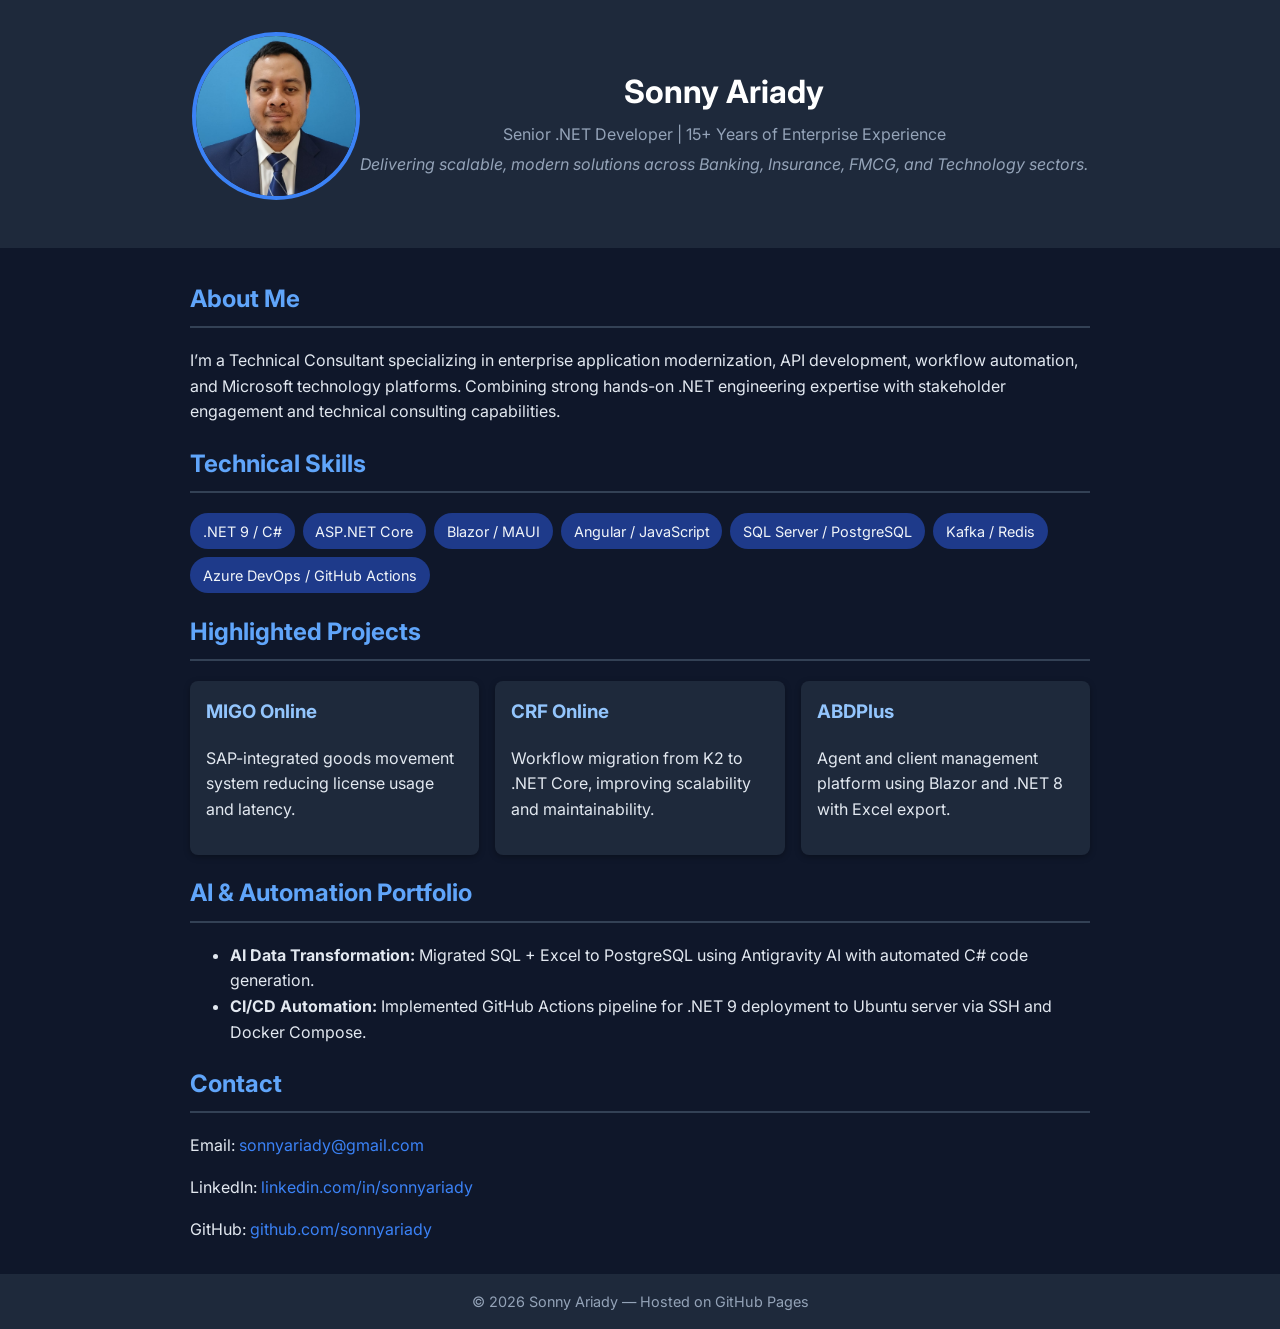
==== index.html @ 56489b7b "Fix image source path for profile picture" ====
<!DOCTYPE html>
<html lang="en">
<head>
  <meta charset="UTF-8">
  <meta name="viewport" content="width=device-width, initial-scale=1.0">
  <title>Sonny Ariady | Senior .NET Developer</title>
  <link href="https://fonts.googleapis.com/css2?family=Inter:wght@400;600&display=swap" rel="stylesheet">
  <link rel="stylesheet" href="style.css">
</head>
<body>
  <header class="hero">
    <img src="./pasfoto.jpeg" alt="Sonny Ariady" class="profile-pic">
    <div class="intro">
      <h1>Sonny Ariady</h1>
      <p>Senior .NET Developer | 15+ Years of Enterprise Experience</p>
      <p class="tagline">Delivering scalable, modern solutions across Banking, Insurance, FMCG, and Technology sectors.</p>
    </div>
  </header>

  <main>
    <section>
      <h2>About Me</h2>
      <p>I’m a Technical Consultant specializing in enterprise application modernization, API development, workflow automation, and Microsoft technology platforms. Combining strong hands-on .NET engineering expertise with stakeholder engagement and technical consulting capabilities.</p>
    </section>

    <section>
      <h2>Technical Skills</h2>
      <div class="skills">
        <span>.NET 9 / C#</span>
        <span>ASP.NET Core</span>
        <span>Blazor / MAUI</span>
        <span>Angular / JavaScript</span>
        <span>SQL Server / PostgreSQL</span>
        <span>Kafka / Redis</span>
        <span>Azure DevOps / GitHub Actions</span>
      </div>
    </section>

    <section>
      <h2>Highlighted Projects</h2>
      <div class="projects">
        <div class="card">
          <h3>MIGO Online</h3>
          <p>SAP-integrated goods movement system reducing license usage and latency.</p>
        </div>
        <div class="card">
          <h3>CRF Online</h3>
          <p>Workflow migration from K2 to .NET Core, improving scalability and maintainability.</p>
        </div>
        <div class="card">
          <h3>ABDPlus</h3>
          <p>Agent and client management platform using Blazor and .NET 8 with Excel export.</p>
        </div>
      </div>
    </section>

    <section>
      <h2>AI & Automation Portfolio</h2>
      <ul>
        <li><strong>AI Data Transformation:</strong> Migrated SQL + Excel to PostgreSQL using Antigravity AI with automated C# code generation.</li>
        <li><strong>CI/CD Automation:</strong> Implemented GitHub Actions pipeline for .NET 9 deployment to Ubuntu server via SSH and Docker Compose.</li>
      </ul>
    </section>

    <section class="contact">
      <h2>Contact</h2>
      <p>Email: <a href="mailto:sonnyariady@gmail.com">sonnyariady@gmail.com</a></p>
      <p>LinkedIn: <a href="https://linkedin.com/in/sonnyariady">linkedin.com/in/sonnyariady</a></p>
      <p>GitHub: <a href="https://github.com/sonnyariady">github.com/sonnyariady</a></p>
    </section>
  </main>

  <footer>
    © 2026 Sonny Ariady — Hosted on GitHub Pages
  </footer>
</body>
</html>
---- style.css ----
body {
  font-family: 'Inter', sans-serif;
  margin: 0;
  background-color: #0f172a;
  color: #e2e8f0;
  line-height: 1.6;
}

.hero {
  display: flex;
  align-items: center;
  justify-content: center;
  background-color: #1e293b;
  padding: 2rem;
  text-align: center;
  flex-wrap: wrap;
}

.profile-pic {
  width: 160px;
  height: 160px;
  border-radius: 50%;
  object-fit: cover;
  border: 4px solid #3b82f6;
  margin-bottom: 1rem;
}

.intro h1 {
  font-size: 2rem;
  margin: 0;
  color: #ffffff;
}

.intro p {
  margin: 0.3rem 0;
  color: #94a3b8;
}

.tagline {
  font-style: italic;
  color: #cbd5e1;
}

main {
  max-width: 900px;
  margin: 2rem auto;
  padding: 0 1rem;
}

h2 {
  color: #60a5fa;
  border-bottom: 2px solid #334155;
  padding-bottom: 0.5rem;
}

.skills {
  display: flex;
  flex-wrap: wrap;
  gap: 0.5rem;
}

.skills span {
  background-color: #1e3a8a;
  color: #f1f5f9;
  padding: 0.4rem 0.8rem;
  border-radius: 20px;
  font-size: 0.9rem;
}

.projects {
  display: grid;
  grid-template-columns: repeat(auto-fit, minmax(250px, 1fr));
  gap: 1rem;
}

.card {
  background-color: #1e293b;
  padding: 1rem;
  border-radius: 8px;
  box-shadow: 0 2px 6px rgba(0,0,0,0.3);
  transition: transform 0.2s ease;
}

.card:hover {
  transform: translateY(-5px);
}

.card h3 {
  color: #93c5fd;
  margin-top: 0;
}

.contact a {
  color: #3b82f6;
  text-decoration: none;
}

footer {
  text-align: center;
  padding: 1rem;
  font-size: 0.9rem;
  color: #94a3b8;
  background-color: #1e293b;
}
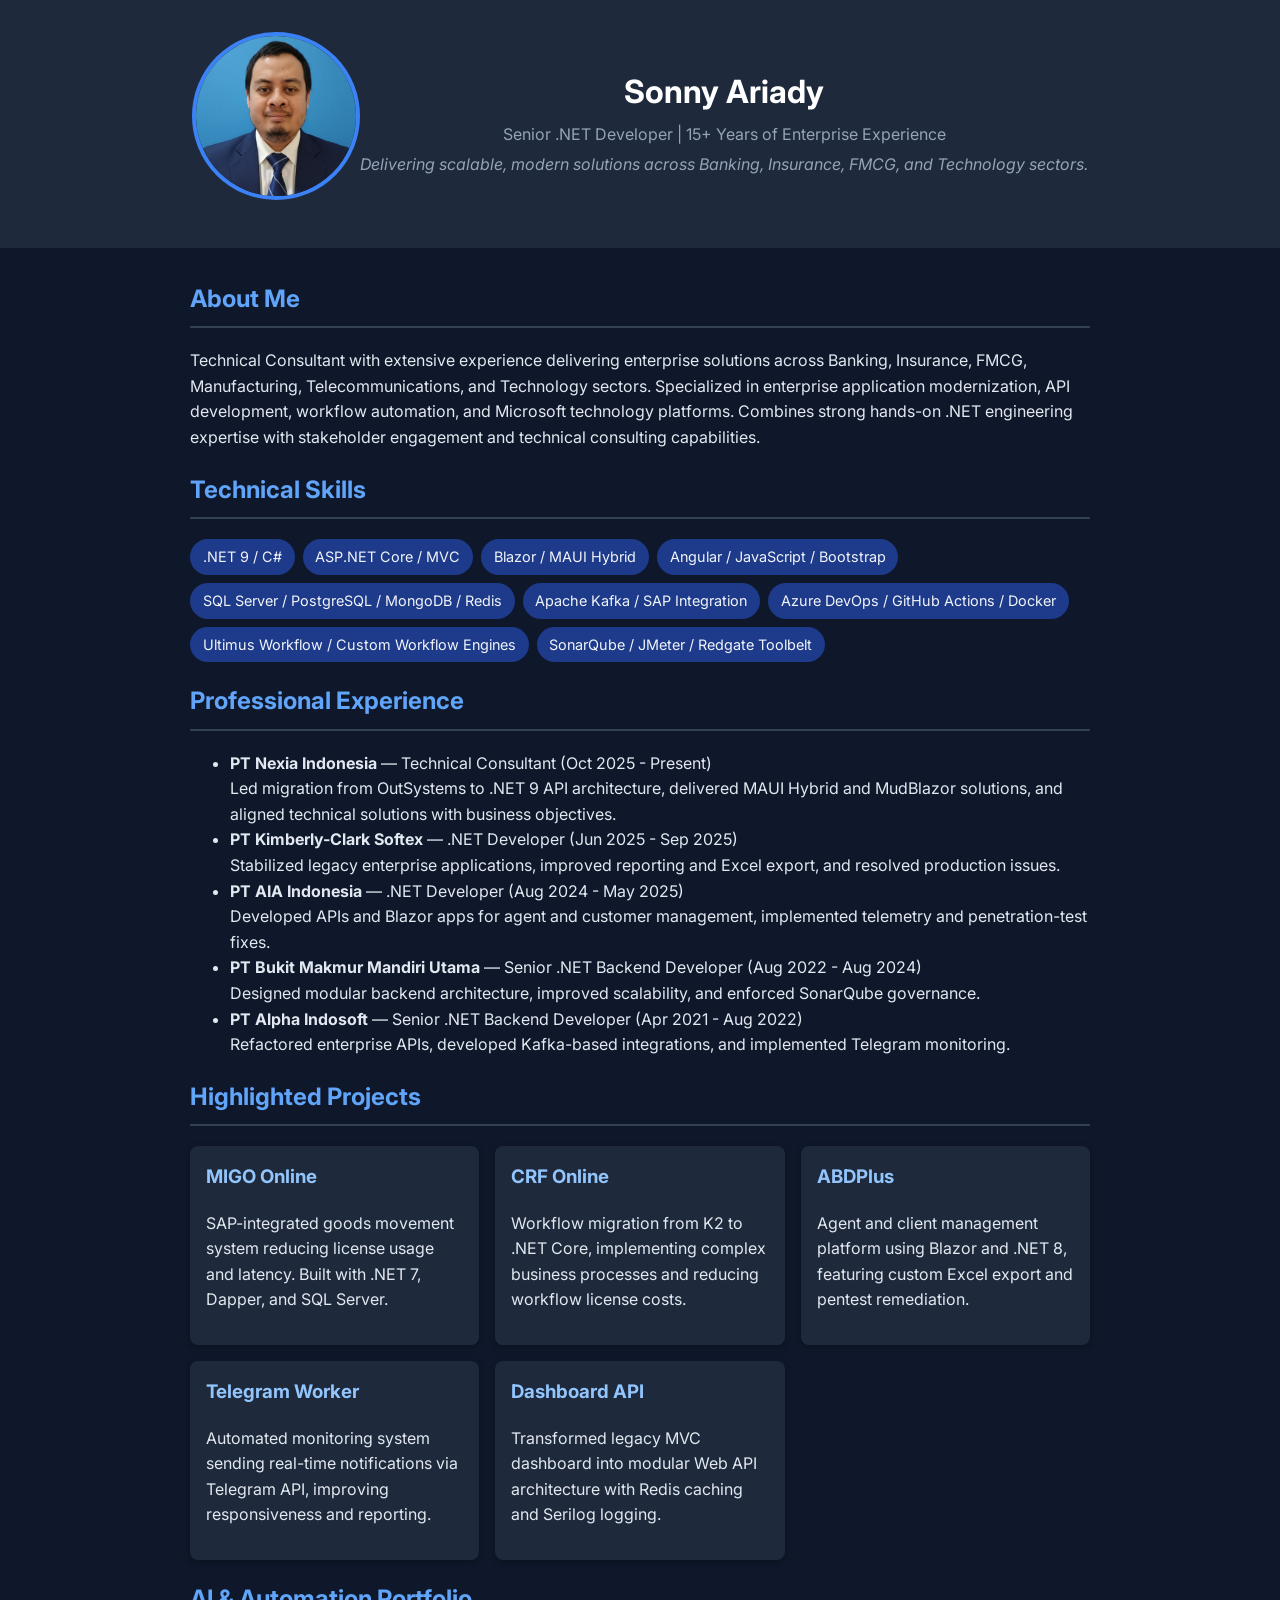
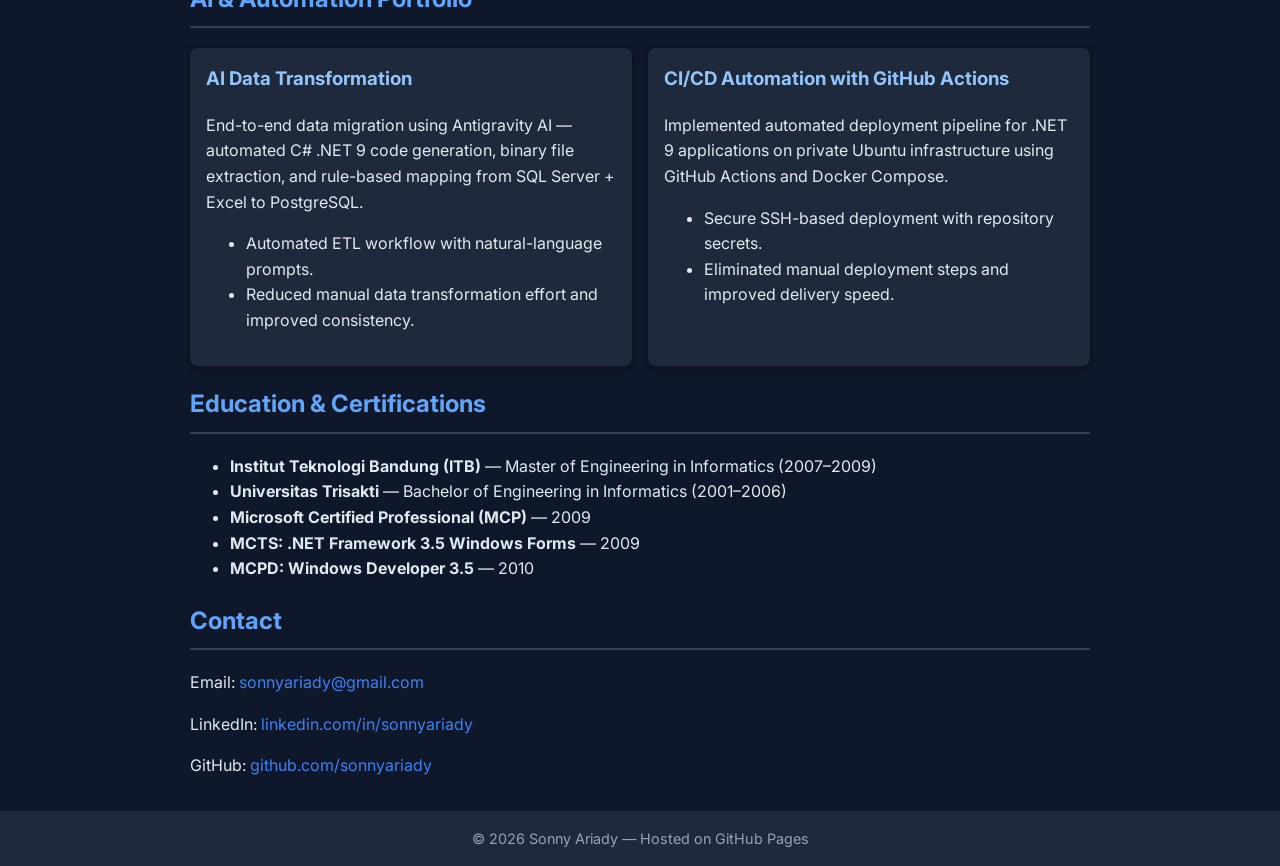
==== commit a4352008: "Revise content in index.html for clarity and detail Updated professional summary, technical skills, " ====
--- a/index.html
+++ b/index.html
@@ -20,20 +20,33 @@
   <main>
     <section>
       <h2>About Me</h2>
-      <p>I’m a Technical Consultant specializing in enterprise application modernization, API development, workflow automation, and Microsoft technology platforms. Combining strong hands-on .NET engineering expertise with stakeholder engagement and technical consulting capabilities.</p>
+      <p>Technical Consultant with extensive experience delivering enterprise solutions across Banking, Insurance, FMCG, Manufacturing, Telecommunications, and Technology sectors. Specialized in enterprise application modernization, API development, workflow automation, and Microsoft technology platforms. Combines strong hands-on .NET engineering expertise with stakeholder engagement and technical consulting capabilities.</p>
     </section>
 
     <section>
       <h2>Technical Skills</h2>
       <div class="skills">
         <span>.NET 9 / C#</span>
-        <span>ASP.NET Core</span>
-        <span>Blazor / MAUI</span>
-        <span>Angular / JavaScript</span>
-        <span>SQL Server / PostgreSQL</span>
-        <span>Kafka / Redis</span>
-        <span>Azure DevOps / GitHub Actions</span>
+        <span>ASP.NET Core / MVC</span>
+        <span>Blazor / MAUI Hybrid</span>
+        <span>Angular / JavaScript / Bootstrap</span>
+        <span>SQL Server / PostgreSQL / MongoDB / Redis</span>
+        <span>Apache Kafka / SAP Integration</span>
+        <span>Azure DevOps / GitHub Actions / Docker</span>
+        <span>Ultimus Workflow / Custom Workflow Engines</span>
+        <span>SonarQube / JMeter / Redgate Toolbelt</span>
       </div>
+    </section>
+
+    <section>
+      <h2>Professional Experience</h2>
+      <ul>
+        <li><strong>PT Nexia Indonesia</strong> — Technical Consultant (Oct 2025 - Present)<br>Led migration from OutSystems to .NET 9 API architecture, delivered MAUI Hybrid and MudBlazor solutions, and aligned technical solutions with business objectives.</li>
+        <li><strong>PT Kimberly-Clark Softex</strong> — .NET Developer (Jun 2025 - Sep 2025)<br>Stabilized legacy enterprise applications, improved reporting and Excel export, and resolved production issues.</li>
+        <li><strong>PT AIA Indonesia</strong> — .NET Developer (Aug 2024 - May 2025)<br>Developed APIs and Blazor apps for agent and customer management, implemented telemetry and penetration-test fixes.</li>
+        <li><strong>PT Bukit Makmur Mandiri Utama</strong> — Senior .NET Backend Developer (Aug 2022 - Aug 2024)<br>Designed modular backend architecture, improved scalability, and enforced SonarQube governance.</li>
+        <li><strong>PT Alpha Indosoft</strong> — Senior .NET Backend Developer (Apr 2021 - Aug 2022)<br>Refactored enterprise APIs, developed Kafka-based integrations, and implemented Telegram monitoring.</li>
+      </ul>
     </section>
 
     <section>
@@ -41,24 +54,57 @@
       <div class="projects">
         <div class="card">
           <h3>MIGO Online</h3>
-          <p>SAP-integrated goods movement system reducing license usage and latency.</p>
+          <p>SAP-integrated goods movement system reducing license usage and latency. Built with .NET 7, Dapper, and SQL Server.</p>
         </div>
         <div class="card">
           <h3>CRF Online</h3>
-          <p>Workflow migration from K2 to .NET Core, improving scalability and maintainability.</p>
+          <p>Workflow migration from K2 to .NET Core, implementing complex business processes and reducing workflow license costs.</p>
         </div>
         <div class="card">
           <h3>ABDPlus</h3>
-          <p>Agent and client management platform using Blazor and .NET 8 with Excel export.</p>
+          <p>Agent and client management platform using Blazor and .NET 8, featuring custom Excel export and pentest remediation.</p>
+        </div>
+        <div class="card">
+          <h3>Telegram Worker</h3>
+          <p>Automated monitoring system sending real-time notifications via Telegram API, improving responsiveness and reporting.</p>
+        </div>
+        <div class="card">
+          <h3>Dashboard API</h3>
+          <p>Transformed legacy MVC dashboard into modular Web API architecture with Redis caching and Serilog logging.</p>
         </div>
       </div>
     </section>
 
     <section>
       <h2>AI & Automation Portfolio</h2>
+      <div class="projects">
+        <div class="card">
+          <h3>AI Data Transformation</h3>
+          <p>End-to-end data migration using Antigravity AI — automated C# .NET 9 code generation, binary file extraction, and rule-based mapping from SQL Server + Excel to PostgreSQL.</p>
+          <ul>
+            <li>Automated ETL workflow with natural-language prompts.</li>
+            <li>Reduced manual data transformation effort and improved consistency.</li>
+          </ul>
+        </div>
+        <div class="card">
+          <h3>CI/CD Automation with GitHub Actions</h3>
+          <p>Implemented automated deployment pipeline for .NET 9 applications on private Ubuntu infrastructure using GitHub Actions and Docker Compose.</p>
+          <ul>
+            <li>Secure SSH-based deployment with repository secrets.</li>
+            <li>Eliminated manual deployment steps and improved delivery speed.</li>
+          </ul>
+        </div>
+      </div>
+    </section>
+
+    <section>
+      <h2>Education & Certifications</h2>
       <ul>
-        <li><strong>AI Data Transformation:</strong> Migrated SQL + Excel to PostgreSQL using Antigravity AI with automated C# code generation.</li>
-        <li><strong>CI/CD Automation:</strong> Implemented GitHub Actions pipeline for .NET 9 deployment to Ubuntu server via SSH and Docker Compose.</li>
+        <li><strong>Institut Teknologi Bandung (ITB)</strong> — Master of Engineering in Informatics (2007–2009)</li>
+        <li><strong>Universitas Trisakti</strong> — Bachelor of Engineering in Informatics (2001–2006)</li>
+        <li><strong>Microsoft Certified Professional (MCP)</strong> — 2009</li>
+        <li><strong>MCTS: .NET Framework 3.5 Windows Forms</strong> — 2009</li>
+        <li><strong>MCPD: Windows Developer 3.5</strong> — 2010</li>
       </ul>
     </section>
 
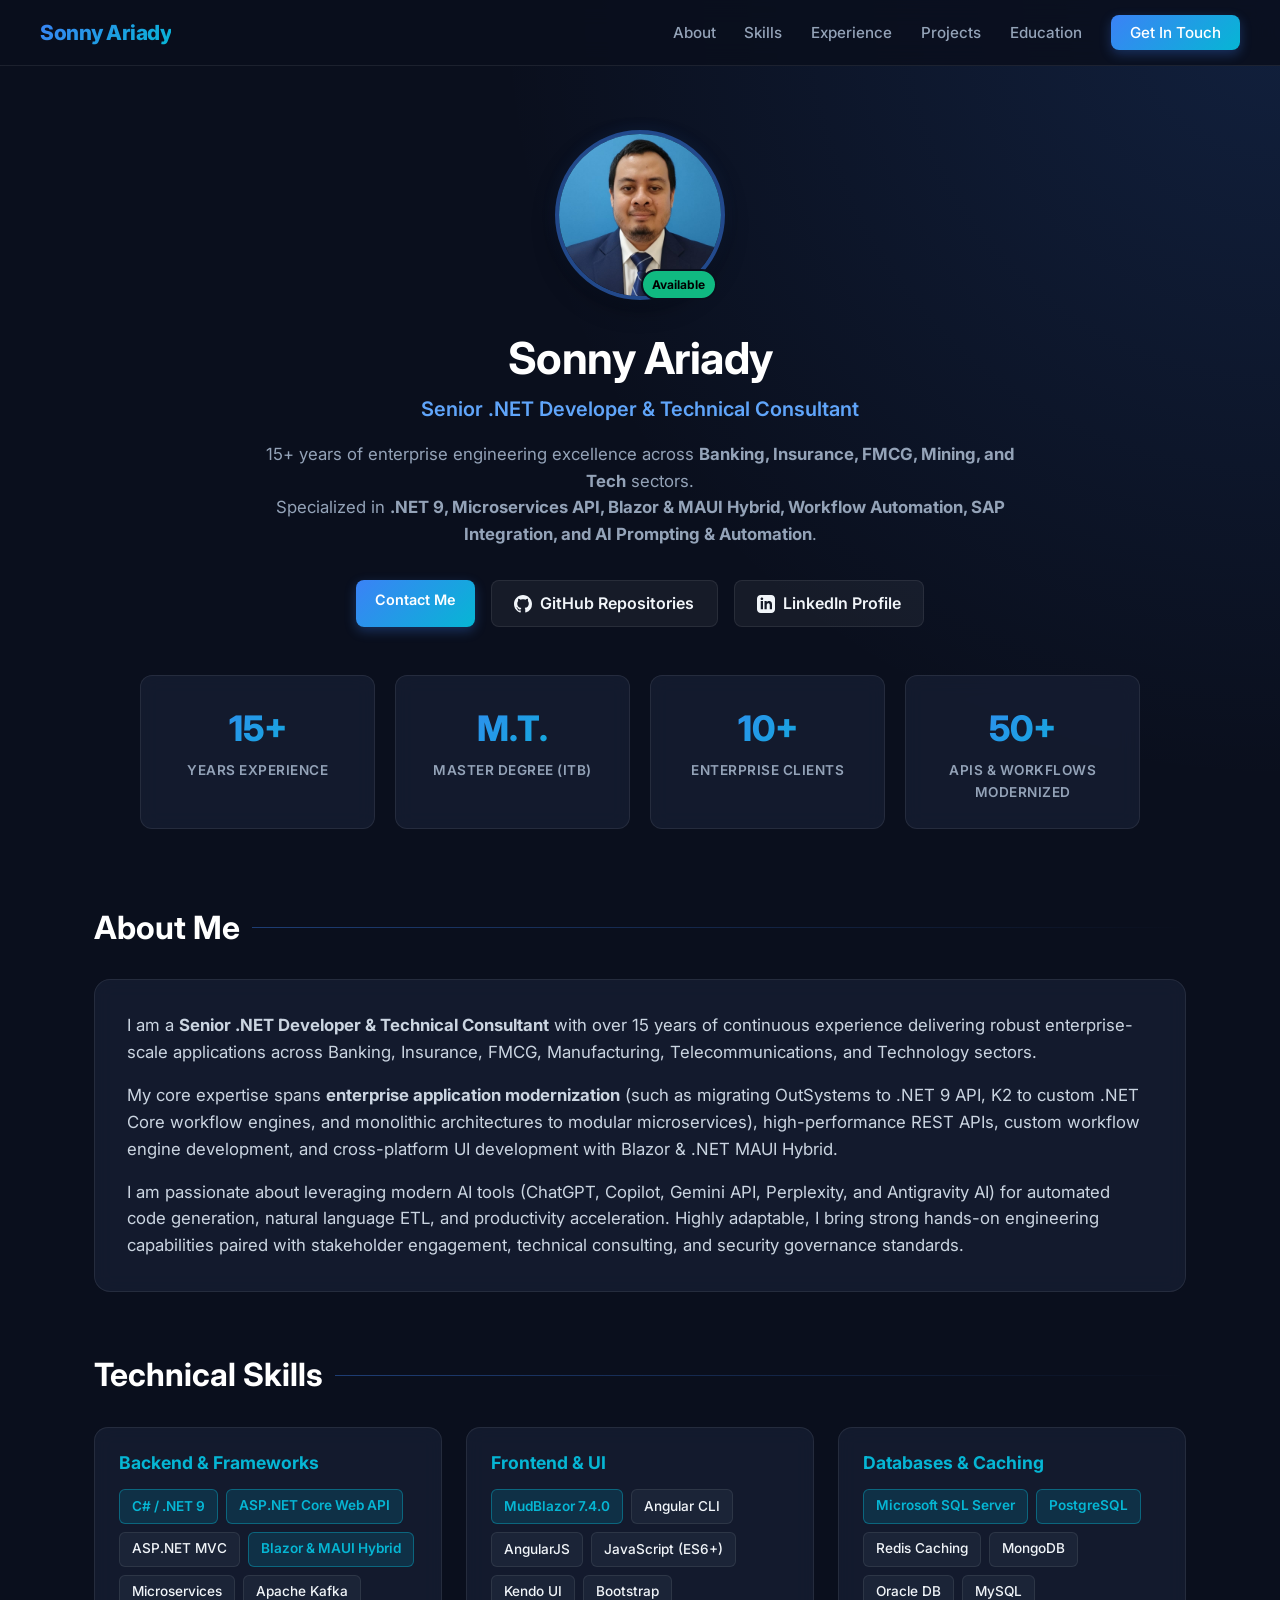
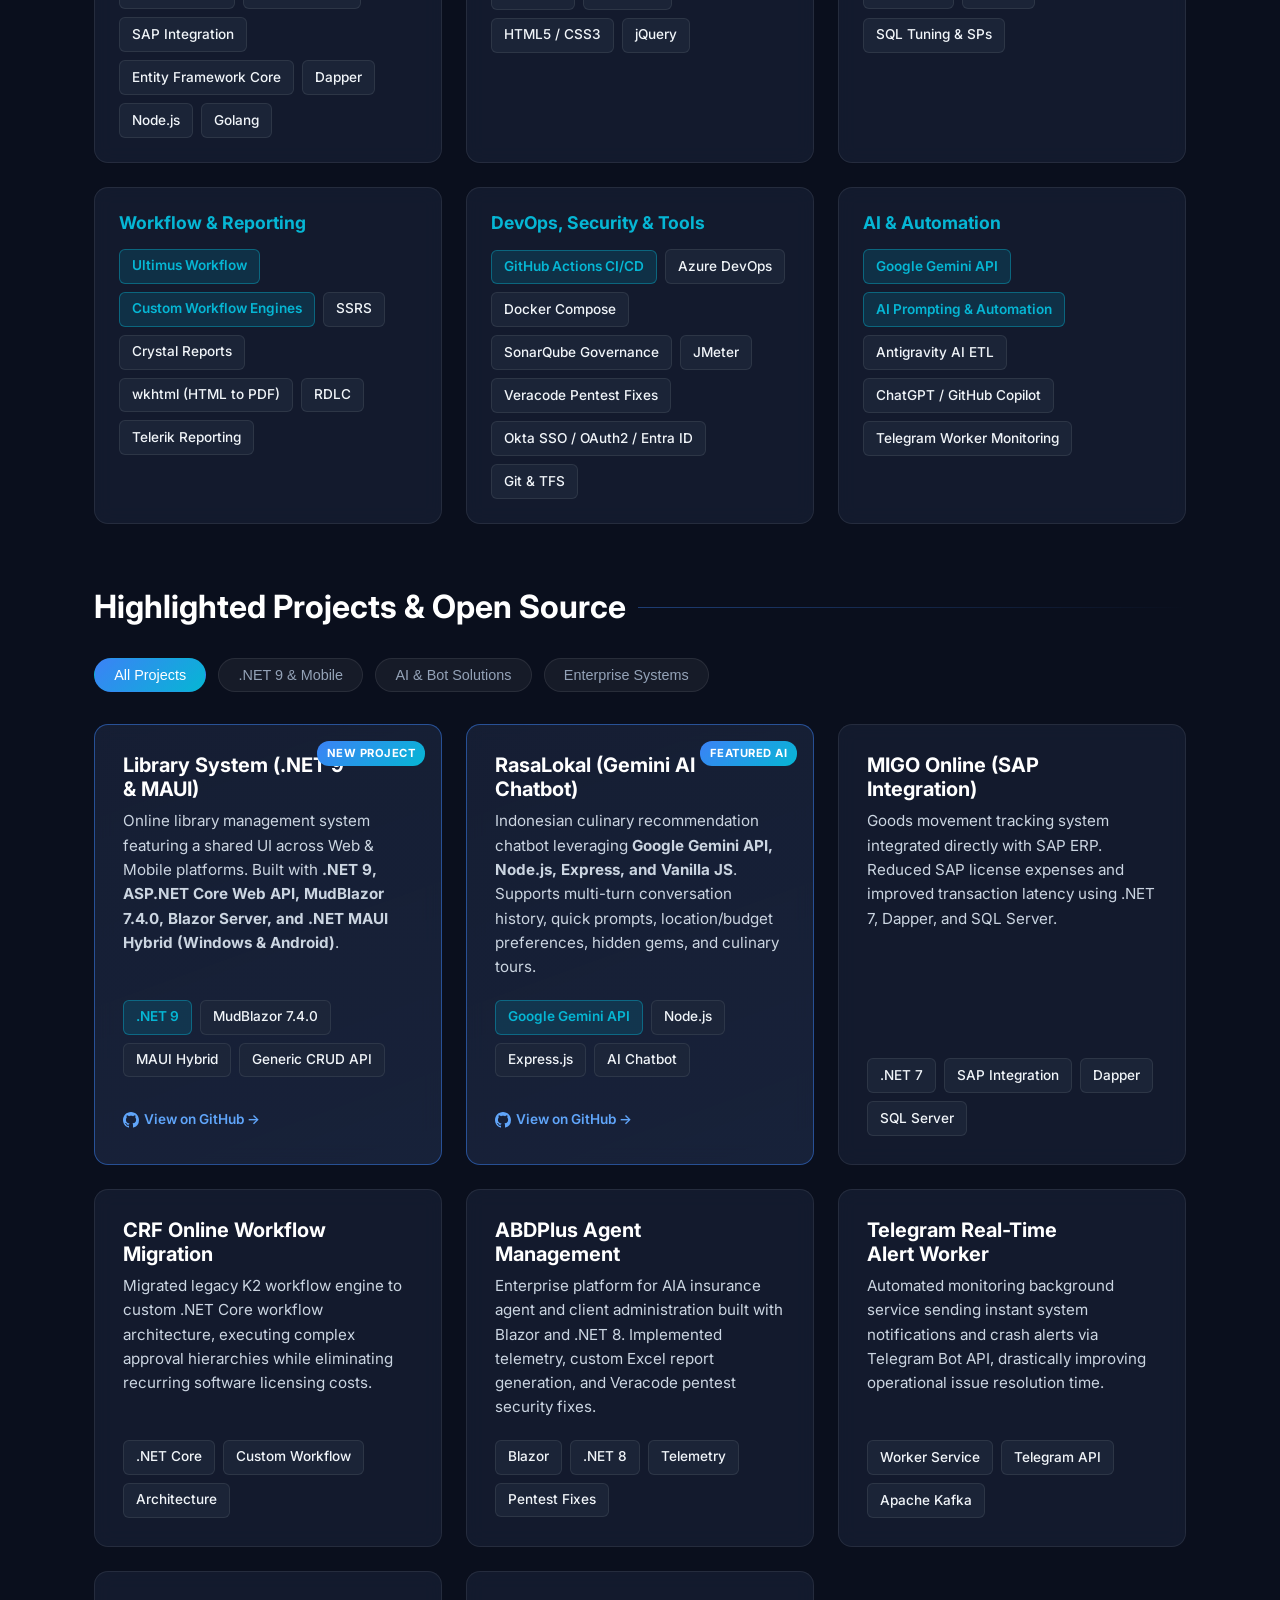
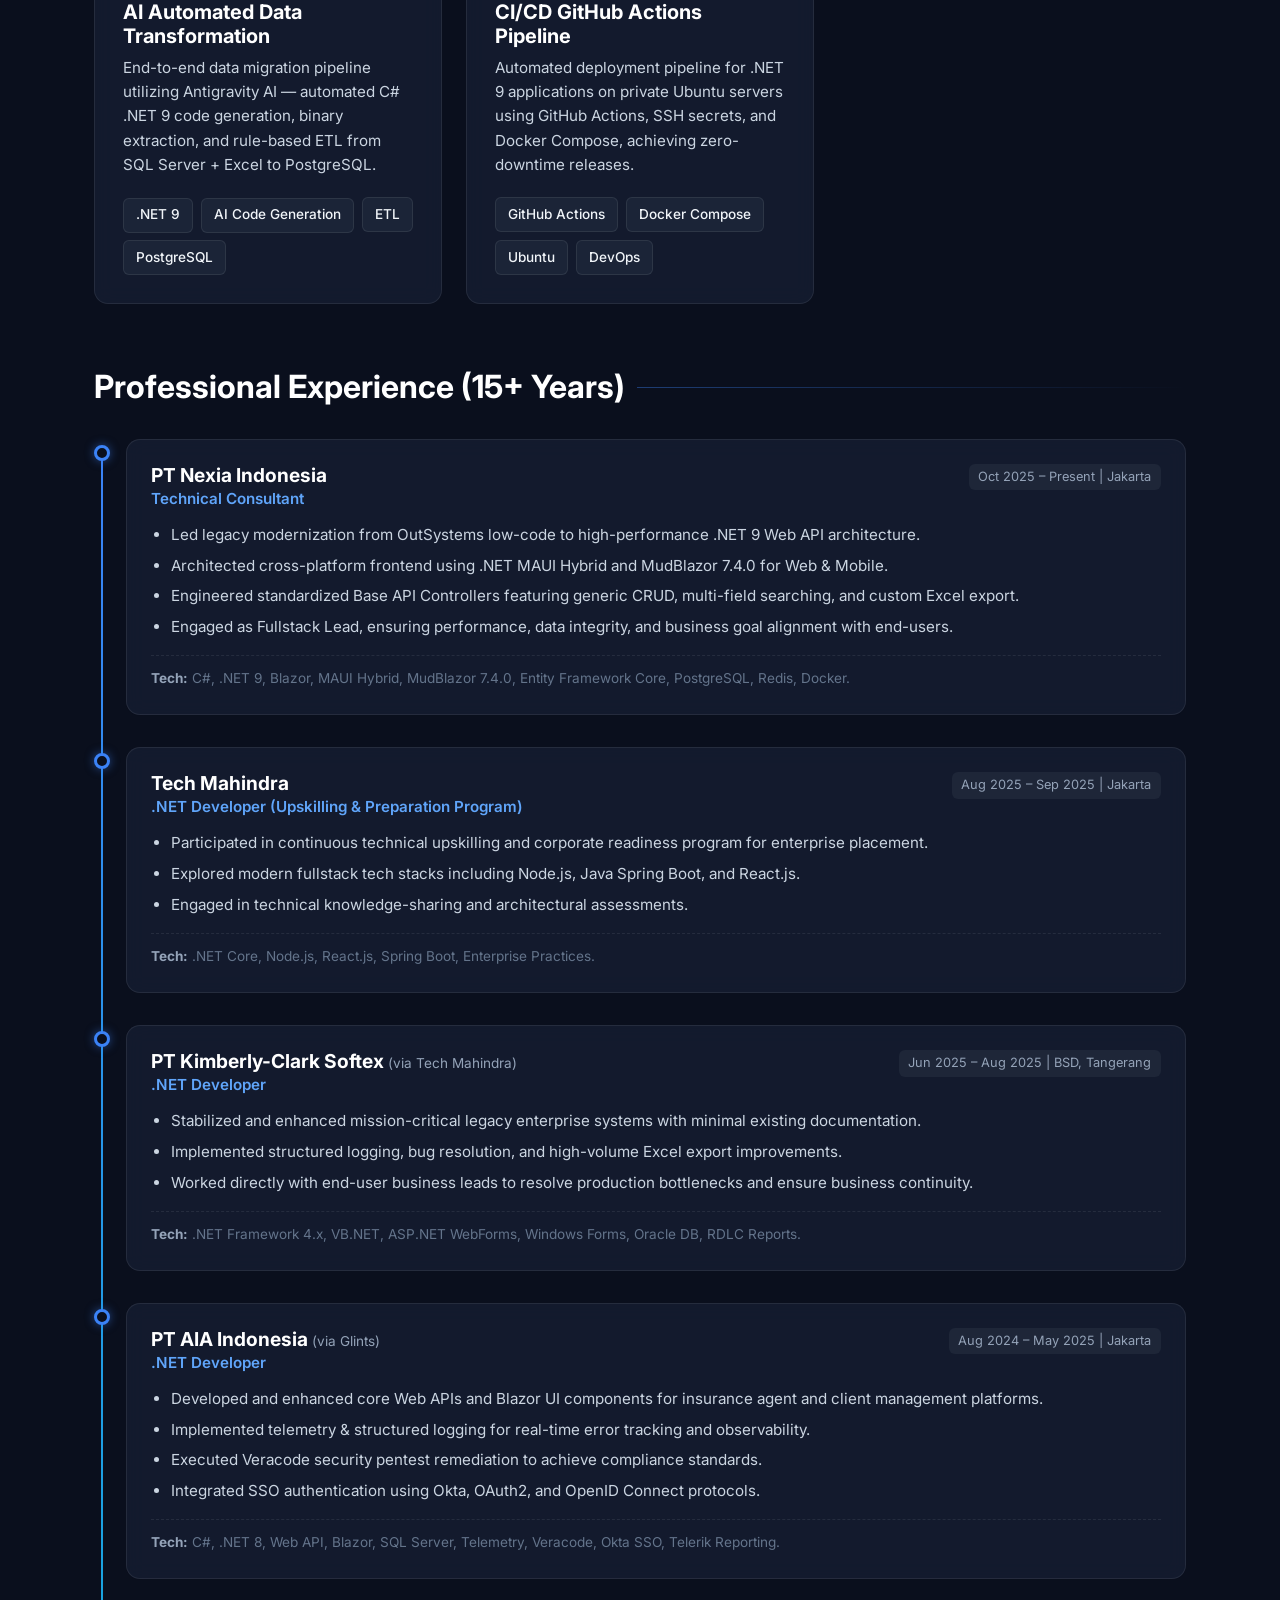
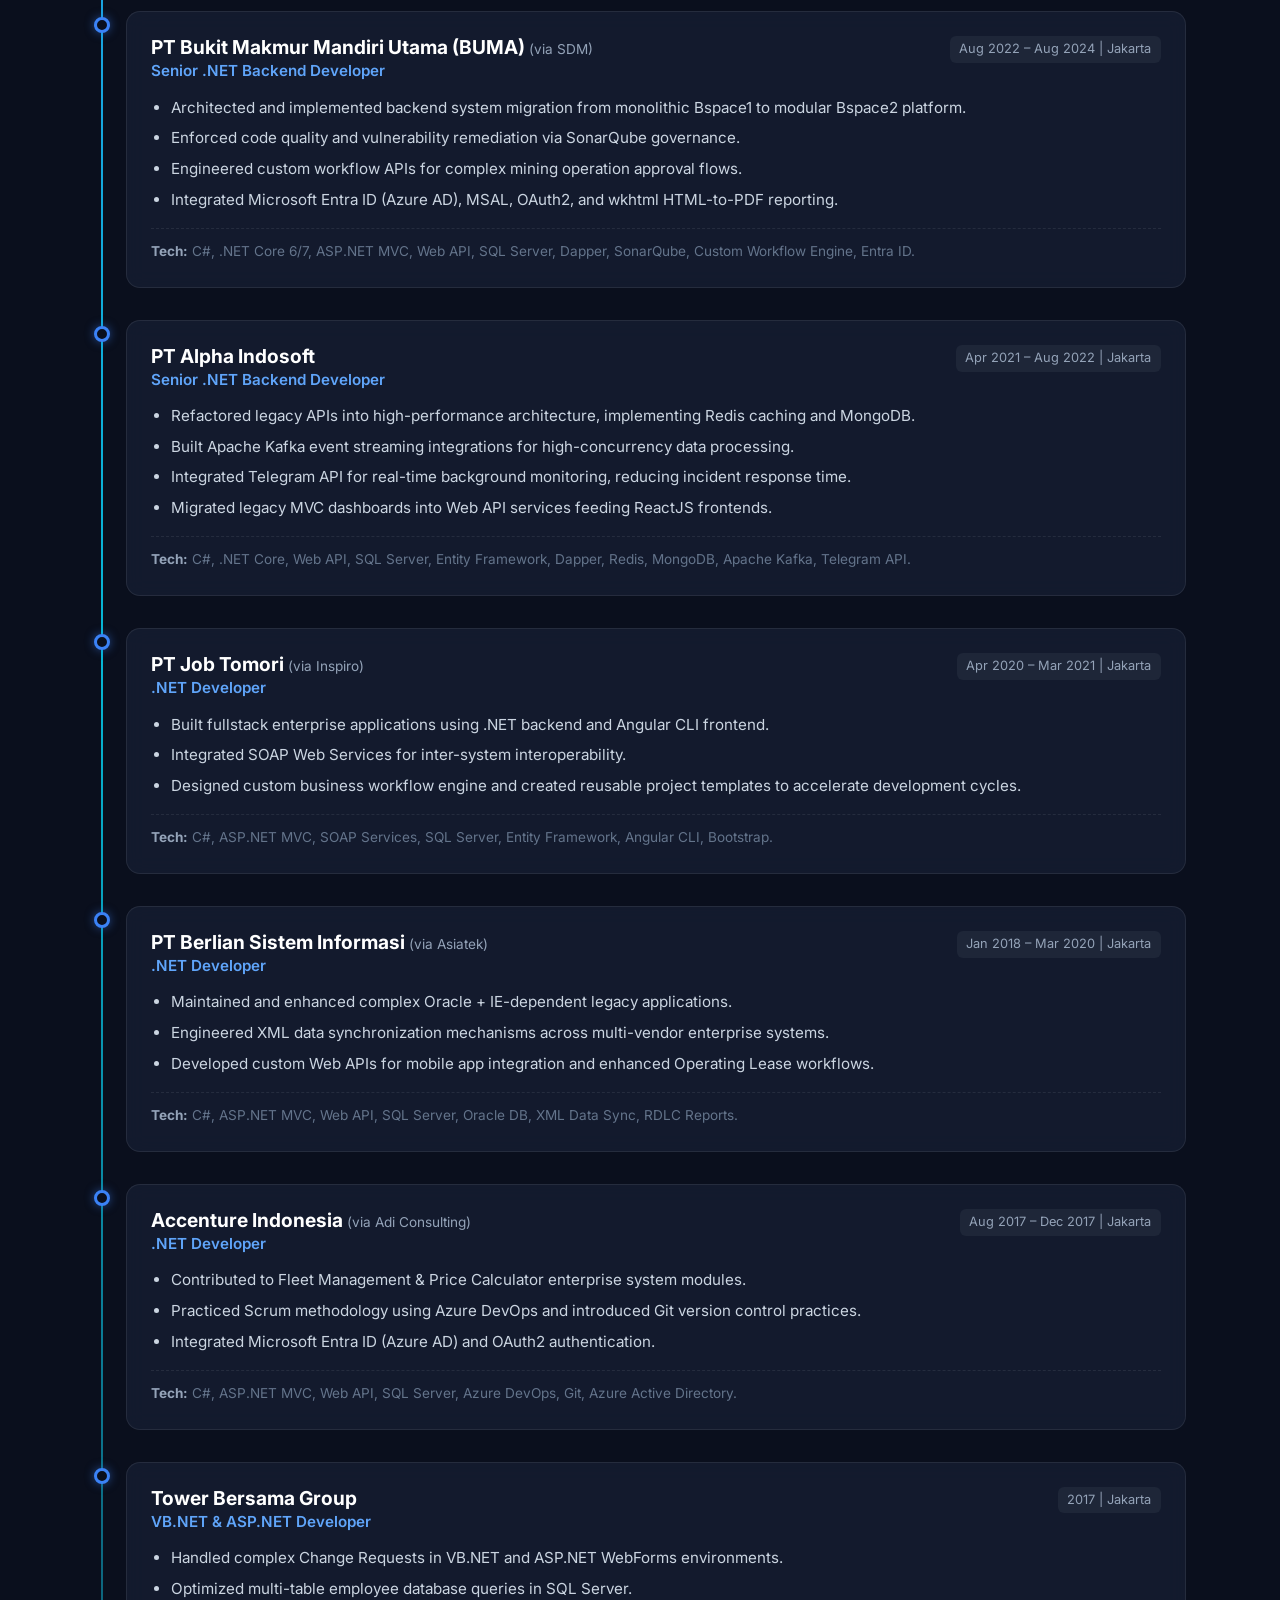
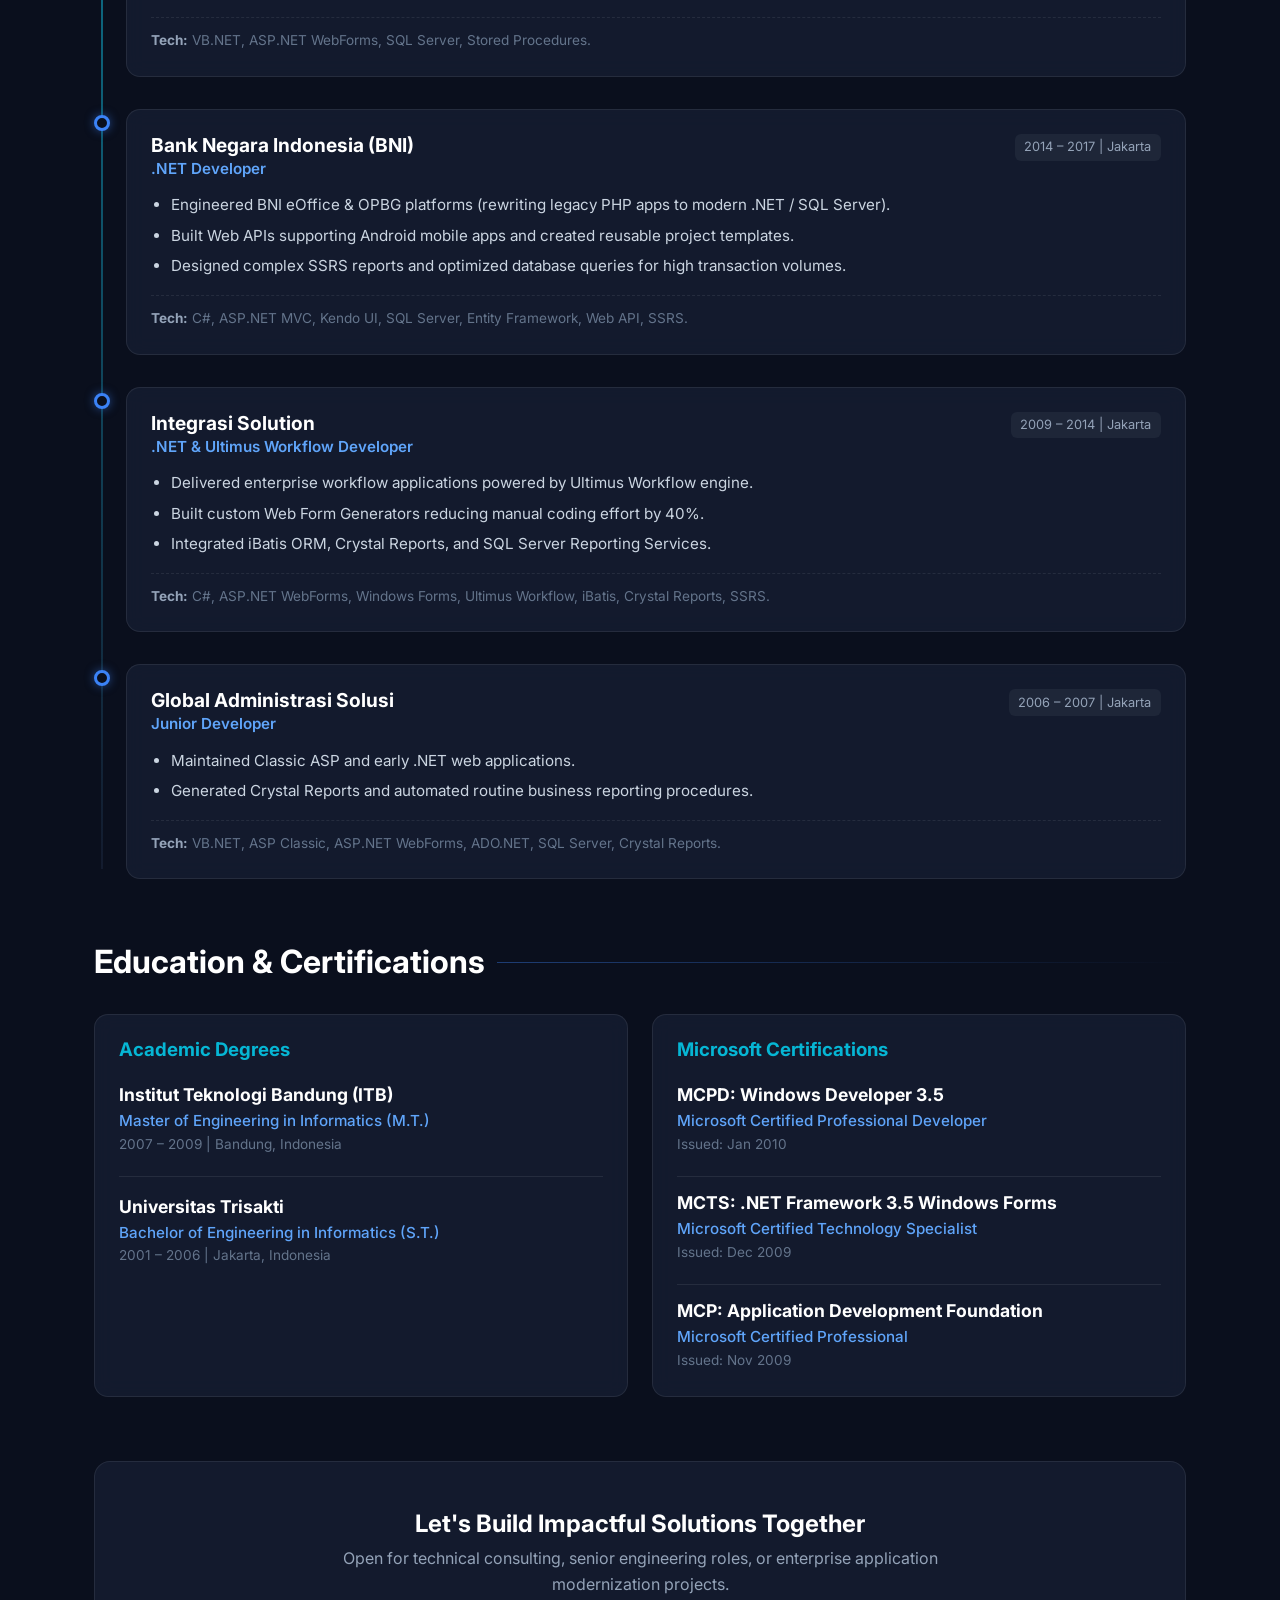
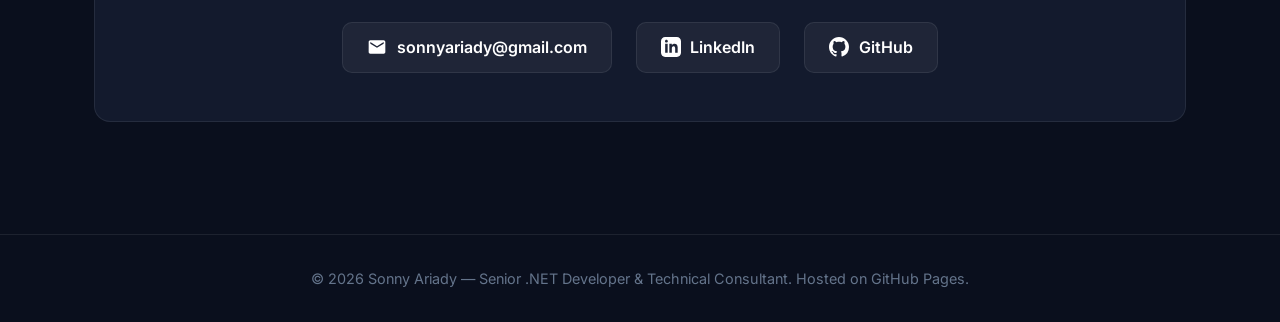
==== commit 41463fc3: "Enhance portfolio content with complete CV experiences, featured projects, .gitignore, and glassmorp" ====
--- a/index.html
+++ b/index.html
@@ -3,121 +3,749 @@
 <head>
   <meta charset="UTF-8">
   <meta name="viewport" content="width=device-width, initial-scale=1.0">
-  <title>Sonny Ariady | Senior .NET Developer</title>
-  <link href="https://fonts.googleapis.com/css2?family=Inter:wght@400;600&display=swap" rel="stylesheet">
+  <title>Sonny Ariady | Senior .NET Developer & Technical Consultant</title>
+  <meta name="description" content="Senior .NET Developer & Technical Consultant with 15+ years of experience delivering enterprise applications across Banking, Insurance, FMCG, Mining, and Tech sectors.">
+  <link rel="preconnect" href="https://fonts.googleapis.com">
+  <link rel="preconnect" href="https://fonts.gstatic.com" crossorigin>
+  <link href="https://fonts.googleapis.com/css2?family=Inter:wght@400;500;600;700;800&display=swap" rel="stylesheet">
   <link rel="stylesheet" href="style.css">
 </head>
 <body>
-  <header class="hero">
-    <img src="./pasfoto.jpeg" alt="Sonny Ariady" class="profile-pic">
-    <div class="intro">
-      <h1>Sonny Ariady</h1>
-      <p>Senior .NET Developer | 15+ Years of Enterprise Experience</p>
-      <p class="tagline">Delivering scalable, modern solutions across Banking, Insurance, FMCG, and Technology sectors.</p>
+
+  <!-- Navigation Bar -->
+  <nav class="navbar">
+    <div class="nav-container">
+      <a href="#" class="nav-logo">Sonny Ariady</a>
+      <ul class="nav-links">
+        <li><a href="#about">About</a></li>
+        <li><a href="#skills">Skills</a></li>
+        <li><a href="#experience">Experience</a></li>
+        <li><a href="#projects">Projects</a></li>
+        <li><a href="#education">Education</a></li>
+        <li><a href="#contact" class="btn-cta">Get In Touch</a></li>
+      </ul>
+    </div>
+  </nav>
+
+  <!-- Hero Section -->
+  <header class="hero" id="hero">
+    <div class="hero-profile-container">
+      <img src="./pasfoto.jpeg" alt="Sonny Ariady" class="profile-pic">
+      <span class="badge-status">Available</span>
+    </div>
+    <h1>Sonny Ariady</h1>
+    <div class="hero-role">Senior .NET Developer & Technical Consultant</div>
+    <p class="hero-tagline">
+      15+ years of enterprise engineering excellence across <strong>Banking, Insurance, FMCG, Mining, and Tech</strong> sectors.<br>
+      Specialized in <strong>.NET 9, Microservices API, Blazor & MAUI Hybrid, Workflow Automation, SAP Integration, and AI Prompting & Automation</strong>.
+    </p>
+
+    <div class="hero-actions">
+      <a href="#contact" class="btn-cta">Contact Me</a>
+      <a href="https://github.com/sonnyariady" target="_blank" rel="noopener" class="btn-secondary">
+        <svg width="18" height="18" fill="currentColor" viewBox="0 0 24 24"><path d="M12 0C5.37 0 0 5.37 0 12c0 5.31 3.435 9.795 8.205 11.385.6.105.825-.255.825-.57 0-.285-.015-1.23-.015-2.235-3.015.555-3.795-.735-4.035-1.41-.135-.345-.72-1.41-1.23-1.695-.42-.225-1.02-.78-.015-.795.945-.015 1.62.87 1.845 1.23 1.08 1.815 2.805 1.305 3.495.99.105-.78.42-1.305.765-1.605-2.67-.3-5.46-1.335-5.46-5.925 0-1.305.465-2.385 1.23-3.225-.12-.3-.54-1.53.12-3.18 0 0 1.005-.315 3.3 1.23.96-.27 1.98-.405 3-.405s2.04.135 3 .405c2.295-1.56 3.3-1.23 3.3-1.23.66 1.65.24 2.88.12 3.18.765.84 1.23 1.905 1.23 3.225 0 4.605-2.805 5.625-5.475 5.925.435.375.81 1.095.81 2.22 0 1.605-.015 2.895-.015 3.3 0 .315.225.69.825.57A12.02 12.02 0 0024 12c0-6.63-5.37-12-12-12z"/></svg>
+        GitHub Repositories
+      </a>
+      <a href="https://linkedin.com/in/sonnyariady" target="_blank" rel="noopener" class="btn-secondary">
+        <svg width="18" height="18" fill="currentColor" viewBox="0 0 24 24"><path d="M19 0h-14c-2.761 0-5 2.239-5 5v14c0 2.761 2.239 5 5 5h14c2.762 0 5-2.239 5-5v-14c0-2.761-2.238-5-5-5zm-11 19h-3v-11h3v11zm-1.5-12.268c-.966 0-1.75-.79-1.75-1.764s.784-1.764 1.75-1.764 1.75.79 1.75 1.764-.783 1.764-1.75 1.764zm13.5 12.268h-3v-5.604c0-3.368-4-3.113-4 0v5.604h-3v-11h3v1.765c1.396-2.586 7-2.777 7 2.476v6.759z"/></svg>
+        LinkedIn Profile
+      </a>
+    </div>
+
+    <!-- Key Performance Metrics -->
+    <div class="kpi-grid">
+      <div class="kpi-card">
+        <div class="kpi-number">15+</div>
+        <div class="kpi-label">Years Experience</div>
+      </div>
+      <div class="kpi-card">
+        <div class="kpi-number">M.T.</div>
+        <div class="kpi-label">Master Degree (ITB)</div>
+      </div>
+      <div class="kpi-card">
+        <div class="kpi-number">10+</div>
+        <div class="kpi-label">Enterprise Clients</div>
+      </div>
+      <div class="kpi-card">
+        <div class="kpi-number">50+</div>
+        <div class="kpi-label">APIs & Workflows Modernized</div>
+      </div>
     </div>
   </header>
 
-  <main>
-    <section>
-      <h2>About Me</h2>
-      <p>Technical Consultant with extensive experience delivering enterprise solutions across Banking, Insurance, FMCG, Manufacturing, Telecommunications, and Technology sectors. Specialized in enterprise application modernization, API development, workflow automation, and Microsoft technology platforms. Combines strong hands-on .NET engineering expertise with stakeholder engagement and technical consulting capabilities.</p>
+  <main class="container">
+
+    <!-- About Me Section -->
+    <section id="about" style="margin-bottom: 4rem;">
+      <h2 class="section-title">About Me</h2>
+      <div class="about-card">
+        <p>
+          I am a <strong>Senior .NET Developer & Technical Consultant</strong> with over 15 years of continuous experience delivering robust enterprise-scale applications across Banking, Insurance, FMCG, Manufacturing, Telecommunications, and Technology sectors.
+        </p>
+        <p>
+          My core expertise spans <strong>enterprise application modernization</strong> (such as migrating OutSystems to .NET 9 API, K2 to custom .NET Core workflow engines, and monolithic architectures to modular microservices), high-performance REST APIs, custom workflow engine development, and cross-platform UI development with Blazor & .NET MAUI Hybrid.
+        </p>
+        <p>
+          I am passionate about leveraging modern AI tools (ChatGPT, Copilot, Gemini API, Perplexity, and Antigravity AI) for automated code generation, natural language ETL, and productivity acceleration. Highly adaptable, I bring strong hands-on engineering capabilities paired with stakeholder engagement, technical consulting, and security governance standards.
+        </p>
+      </div>
     </section>
 
-    <section>
-      <h2>Technical Skills</h2>
-      <div class="skills">
-        <span>.NET 9 / C#</span>
-        <span>ASP.NET Core / MVC</span>
-        <span>Blazor / MAUI Hybrid</span>
-        <span>Angular / JavaScript / Bootstrap</span>
-        <span>SQL Server / PostgreSQL / MongoDB / Redis</span>
-        <span>Apache Kafka / SAP Integration</span>
-        <span>Azure DevOps / GitHub Actions / Docker</span>
-        <span>Ultimus Workflow / Custom Workflow Engines</span>
-        <span>SonarQube / JMeter / Redgate Toolbelt</span>
+    <!-- Technical Skills Section -->
+    <section id="skills" style="margin-bottom: 4rem;">
+      <h2 class="section-title">Technical Skills</h2>
+      <div class="skills-grid">
+        
+        <div class="skill-category">
+          <h3>Backend & Frameworks</h3>
+          <div class="tag-cloud">
+            <span class="tag highlight">C# / .NET 9</span>
+            <span class="tag highlight">ASP.NET Core Web API</span>
+            <span class="tag">ASP.NET MVC</span>
+            <span class="tag highlight">Blazor & MAUI Hybrid</span>
+            <span class="tag">Microservices</span>
+            <span class="tag">Apache Kafka</span>
+            <span class="tag">SAP Integration</span>
+            <span class="tag">Entity Framework Core</span>
+            <span class="tag">Dapper</span>
+            <span class="tag">Node.js</span>
+            <span class="tag">Golang</span>
+          </div>
+        </div>
+
+        <div class="skill-category">
+          <h3>Frontend & UI</h3>
+          <div class="tag-cloud">
+            <span class="tag highlight">MudBlazor 7.4.0</span>
+            <span class="tag">Angular CLI</span>
+            <span class="tag">AngularJS</span>
+            <span class="tag">JavaScript (ES6+)</span>
+            <span class="tag">Kendo UI</span>
+            <span class="tag">Bootstrap</span>
+            <span class="tag">HTML5 / CSS3</span>
+            <span class="tag">jQuery</span>
+          </div>
+        </div>
+
+        <div class="skill-category">
+          <h3>Databases & Caching</h3>
+          <div class="tag-cloud">
+            <span class="tag highlight">Microsoft SQL Server</span>
+            <span class="tag highlight">PostgreSQL</span>
+            <span class="tag">Redis Caching</span>
+            <span class="tag">MongoDB</span>
+            <span class="tag">Oracle DB</span>
+            <span class="tag">MySQL</span>
+            <span class="tag">SQL Tuning & SPs</span>
+          </div>
+        </div>
+
+        <div class="skill-category">
+          <h3>Workflow & Reporting</h3>
+          <div class="tag-cloud">
+            <span class="tag highlight">Ultimus Workflow</span>
+            <span class="tag highlight">Custom Workflow Engines</span>
+            <span class="tag">SSRS</span>
+            <span class="tag">Crystal Reports</span>
+            <span class="tag">wkhtml (HTML to PDF)</span>
+            <span class="tag">RDLC</span>
+            <span class="tag">Telerik Reporting</span>
+          </div>
+        </div>
+
+        <div class="skill-category">
+          <h3>DevOps, Security & Tools</h3>
+          <div class="tag-cloud">
+            <span class="tag highlight">GitHub Actions CI/CD</span>
+            <span class="tag">Azure DevOps</span>
+            <span class="tag">Docker Compose</span>
+            <span class="tag">SonarQube Governance</span>
+            <span class="tag">JMeter</span>
+            <span class="tag">Veracode Pentest Fixes</span>
+            <span class="tag">Okta SSO / OAuth2 / Entra ID</span>
+            <span class="tag">Git & TFS</span>
+          </div>
+        </div>
+
+        <div class="skill-category">
+          <h3>AI & Automation</h3>
+          <div class="tag-cloud">
+            <span class="tag highlight">Google Gemini API</span>
+            <span class="tag highlight">AI Prompting & Automation</span>
+            <span class="tag">Antigravity AI ETL</span>
+            <span class="tag">ChatGPT / GitHub Copilot</span>
+            <span class="tag">Telegram Worker Monitoring</span>
+          </div>
+        </div>
+
       </div>
     </section>
 
-    <section>
-      <h2>Professional Experience</h2>
-      <ul>
-        <li><strong>PT Nexia Indonesia</strong> — Technical Consultant (Oct 2025 - Present)<br>Led migration from OutSystems to .NET 9 API architecture, delivered MAUI Hybrid and MudBlazor solutions, and aligned technical solutions with business objectives.</li>
-        <li><strong>PT Kimberly-Clark Softex</strong> — .NET Developer (Jun 2025 - Sep 2025)<br>Stabilized legacy enterprise applications, improved reporting and Excel export, and resolved production issues.</li>
-        <li><strong>PT AIA Indonesia</strong> — .NET Developer (Aug 2024 - May 2025)<br>Developed APIs and Blazor apps for agent and customer management, implemented telemetry and penetration-test fixes.</li>
-        <li><strong>PT Bukit Makmur Mandiri Utama</strong> — Senior .NET Backend Developer (Aug 2022 - Aug 2024)<br>Designed modular backend architecture, improved scalability, and enforced SonarQube governance.</li>
-        <li><strong>PT Alpha Indosoft</strong> — Senior .NET Backend Developer (Apr 2021 - Aug 2022)<br>Refactored enterprise APIs, developed Kafka-based integrations, and implemented Telegram monitoring.</li>
-      </ul>
+    <!-- Highlighted & Featured Projects Section -->
+    <section id="projects" style="margin-bottom: 4rem;">
+      <h2 class="section-title">Highlighted Projects & Open Source</h2>
+      
+      <!-- Project Filter Buttons -->
+      <div class="project-filters">
+        <button class="filter-btn active" onclick="filterProjects('all')">All Projects</button>
+        <button class="filter-btn" onclick="filterProjects('net')">.NET 9 & Mobile</button>
+        <button class="filter-btn" onclick="filterProjects('ai')">AI & Bot Solutions</button>
+        <button class="filter-btn" onclick="filterProjects('enterprise')">Enterprise Systems</button>
+      </div>
+
+      <div class="projects-grid">
+
+        <!-- Project 1: Library System .NET 9 MAUI Hybrid -->
+        <div class="project-card featured" data-category="net">
+          <span class="badge-featured">New Project</span>
+          <h3>Library System (.NET 9 & MAUI)</h3>
+          <p class="project-desc">
+            Online library management system featuring a shared UI across Web & Mobile platforms. Built with <strong>.NET 9, ASP.NET Core Web API, MudBlazor 7.4.0, Blazor Server, and .NET MAUI Hybrid (Windows & Android)</strong>.
+          </p>
+          <div class="tag-cloud" style="margin-bottom: 1rem;">
+            <span class="tag highlight">.NET 9</span>
+            <span class="tag">MudBlazor 7.4.0</span>
+            <span class="tag">MAUI Hybrid</span>
+            <span class="tag">Generic CRUD API</span>
+          </div>
+          <div class="project-footer">
+            <a href="https://github.com/sonnyariady/LibrarySystem_NetCoreMauiHibryd" target="_blank" rel="noopener" class="project-link">
+              <svg width="16" height="16" fill="currentColor" viewBox="0 0 24 24"><path d="M12 0C5.37 0 0 5.37 0 12c0 5.31 3.435 9.795 8.205 11.385.6.105.825-.255.825-.57 0-.285-.015-1.23-.015-2.235-3.015.555-3.795-.735-4.035-1.41-.135-.345-.72-1.41-1.23-1.695-.42-.225-1.02-.78-.015-.795.945-.015 1.62.87 1.845 1.23 1.08 1.815 2.805 1.305 3.495.99.105-.78.42-1.305.765-1.605-2.67-.3-5.46-1.335-5.46-5.925 0-1.305.465-2.385 1.23-3.225-.12-.3-.54-1.53.12-3.18 0 0 1.005-.315 3.3 1.23.96-.27 1.98-.405 3-.405s2.04.135 3 .405c2.295-1.56 3.3-1.23 3.3-1.23.66 1.65.24 2.88.12 3.18.765.84 1.23 1.905 1.23 3.225 0 4.605-2.805 5.625-5.475 5.925.435.375.81 1.095.81 2.22 0 1.605-.015 2.895-.015 3.3 0 .315.225.69.825.57A12.02 12.02 0 0024 12c0-6.63-5.37-12-12-12z"/></svg>
+              View on GitHub &rarr;
+            </a>
+          </div>
+        </div>
+
+        <!-- Project 2: RasaLokal Gemini AI Chatbot -->
+        <div class="project-card featured" data-category="ai">
+          <span class="badge-featured">Featured AI</span>
+          <h3>RasaLokal (Gemini AI Chatbot)</h3>
+          <p class="project-desc">
+            Indonesian culinary recommendation chatbot leveraging <strong>Google Gemini API, Node.js, Express, and Vanilla JS</strong>. Supports multi-turn conversation history, quick prompts, location/budget preferences, hidden gems, and culinary tours.
+          </p>
+          <div class="tag-cloud" style="margin-bottom: 1rem;">
+            <span class="tag highlight">Google Gemini API</span>
+            <span class="tag">Node.js</span>
+            <span class="tag">Express.js</span>
+            <span class="tag">AI Chatbot</span>
+          </div>
+          <div class="project-footer">
+            <a href="https://github.com/sonnyariady/gemini-chatbot-api" target="_blank" rel="noopener" class="project-link">
+              <svg width="16" height="16" fill="currentColor" viewBox="0 0 24 24"><path d="M12 0C5.37 0 0 5.37 0 12c0 5.31 3.435 9.795 8.205 11.385.6.105.825-.255.825-.57 0-.285-.015-1.23-.015-2.235-3.015.555-3.795-.735-4.035-1.41-.135-.345-.72-1.41-1.23-1.695-.42-.225-1.02-.78-.015-.795.945-.015 1.62.87 1.845 1.23 1.08 1.815 2.805 1.305 3.495.99.105-.78.42-1.305.765-1.605-2.67-.3-5.46-1.335-5.46-5.925 0-1.305.465-2.385 1.23-3.225-.12-.3-.54-1.53.12-3.18 0 0 1.005-.315 3.3 1.23.96-.27 1.98-.405 3-.405s2.04.135 3 .405c2.295-1.56 3.3-1.23 3.3-1.23.66 1.65.24 2.88.12 3.18.765.84 1.23 1.905 1.23 3.225 0 4.605-2.805 5.625-5.475 5.925.435.375.81 1.095.81 2.22 0 1.605-.015 2.895-.015 3.3 0 .315.225.69.825.57A12.02 12.02 0 0024 12c0-6.63-5.37-12-12-12z"/></svg>
+              View on GitHub &rarr;
+            </a>
+          </div>
+        </div>
+
+        <!-- Project 3: MIGO Online -->
+        <div class="project-card" data-category="enterprise">
+          <h3>MIGO Online (SAP Integration)</h3>
+          <p class="project-desc">
+            Goods movement tracking system integrated directly with SAP ERP. Reduced SAP license expenses and improved transaction latency using .NET 7, Dapper, and SQL Server.
+          </p>
+          <div class="tag-cloud">
+            <span class="tag">.NET 7</span>
+            <span class="tag">SAP Integration</span>
+            <span class="tag">Dapper</span>
+            <span class="tag">SQL Server</span>
+          </div>
+        </div>
+
+        <!-- Project 4: CRF Online Workflow -->
+        <div class="project-card" data-category="enterprise">
+          <h3>CRF Online Workflow Migration</h3>
+          <p class="project-desc">
+            Migrated legacy K2 workflow engine to custom .NET Core workflow architecture, executing complex approval hierarchies while eliminating recurring software licensing costs.
+          </p>
+          <div class="tag-cloud">
+            <span class="tag">.NET Core</span>
+            <span class="tag">Custom Workflow</span>
+            <span class="tag">Architecture</span>
+          </div>
+        </div>
+
+        <!-- Project 5: ABDPlus AIA Agent Platform -->
+        <div class="project-card" data-category="enterprise">
+          <h3>ABDPlus Agent Management</h3>
+          <p class="project-desc">
+            Enterprise platform for AIA insurance agent and client administration built with Blazor and .NET 8. Implemented telemetry, custom Excel report generation, and Veracode pentest security fixes.
+          </p>
+          <div class="tag-cloud">
+            <span class="tag">Blazor</span>
+            <span class="tag">.NET 8</span>
+            <span class="tag">Telemetry</span>
+            <span class="tag">Pentest Fixes</span>
+          </div>
+        </div>
+
+        <!-- Project 6: Telegram Worker Monitoring -->
+        <div class="project-card" data-category="ai">
+          <h3>Telegram Real-Time Alert Worker</h3>
+          <p class="project-desc">
+            Automated monitoring background service sending instant system notifications and crash alerts via Telegram Bot API, drastically improving operational issue resolution time.
+          </p>
+          <div class="tag-cloud">
+            <span class="tag">Worker Service</span>
+            <span class="tag">Telegram API</span>
+            <span class="tag">Apache Kafka</span>
+          </div>
+        </div>
+
+        <!-- Project 7: AI Data Transformation & Code Gen -->
+        <div class="project-card" data-category="ai">
+          <h3>AI Automated Data Transformation</h3>
+          <p class="project-desc">
+            End-to-end data migration pipeline utilizing Antigravity AI — automated C# .NET 9 code generation, binary extraction, and rule-based ETL from SQL Server + Excel to PostgreSQL.
+          </p>
+          <div class="tag-cloud">
+            <span class="tag">.NET 9</span>
+            <span class="tag">AI Code Generation</span>
+            <span class="tag">ETL</span>
+            <span class="tag">PostgreSQL</span>
+          </div>
+        </div>
+
+        <!-- Project 8: GitHub Actions CI/CD -->
+        <div class="project-card" data-category="enterprise">
+          <h3>CI/CD GitHub Actions Pipeline</h3>
+          <p class="project-desc">
+            Automated deployment pipeline for .NET 9 applications on private Ubuntu servers using GitHub Actions, SSH secrets, and Docker Compose, achieving zero-downtime releases.
+          </p>
+          <div class="tag-cloud">
+            <span class="tag">GitHub Actions</span>
+            <span class="tag">Docker Compose</span>
+            <span class="tag">Ubuntu</span>
+            <span class="tag">DevOps</span>
+          </div>
+        </div>
+
+      </div>
     </section>
 
-    <section>
-      <h2>Highlighted Projects</h2>
-      <div class="projects">
-        <div class="card">
-          <h3>MIGO Online</h3>
-          <p>SAP-integrated goods movement system reducing license usage and latency. Built with .NET 7, Dapper, and SQL Server.</p>
-        </div>
-        <div class="card">
-          <h3>CRF Online</h3>
-          <p>Workflow migration from K2 to .NET Core, implementing complex business processes and reducing workflow license costs.</p>
-        </div>
-        <div class="card">
-          <h3>ABDPlus</h3>
-          <p>Agent and client management platform using Blazor and .NET 8, featuring custom Excel export and pentest remediation.</p>
-        </div>
-        <div class="card">
-          <h3>Telegram Worker</h3>
-          <p>Automated monitoring system sending real-time notifications via Telegram API, improving responsiveness and reporting.</p>
-        </div>
-        <div class="card">
-          <h3>Dashboard API</h3>
-          <p>Transformed legacy MVC dashboard into modular Web API architecture with Redis caching and Serilog logging.</p>
-        </div>
+    <!-- Complete Professional Experience Timeline -->
+    <section id="experience" style="margin-bottom: 4rem;">
+      <h2 class="section-title">Professional Experience (15+ Years)</h2>
+      <div class="timeline">
+
+        <!-- Experience 1 -->
+        <div class="timeline-item">
+          <div class="timeline-dot"></div>
+          <div class="timeline-content">
+            <div class="timeline-header">
+              <div>
+                <h3 class="company-title">PT Nexia Indonesia</h3>
+                <div class="role-badge">Technical Consultant</div>
+              </div>
+              <span class="timeline-period">Oct 2025 – Present | Jakarta</span>
+            </div>
+            <div class="timeline-body">
+              <ul>
+                <li>Led legacy modernization from OutSystems low-code to high-performance .NET 9 Web API architecture.</li>
+                <li>Architected cross-platform frontend using .NET MAUI Hybrid and MudBlazor 7.4.0 for Web & Mobile.</li>
+                <li>Engineered standardized Base API Controllers featuring generic CRUD, multi-field searching, and custom Excel export.</li>
+                <li>Engaged as Fullstack Lead, ensuring performance, data integrity, and business goal alignment with end-users.</li>
+              </ul>
+              <div class="tech-used">
+                <strong>Tech:</strong> C#, .NET 9, Blazor, MAUI Hybrid, MudBlazor 7.4.0, Entity Framework Core, PostgreSQL, Redis, Docker.
+              </div>
+            </div>
+          </div>
+        </div>
+
+        <!-- Experience 2 -->
+        <div class="timeline-item">
+          <div class="timeline-dot"></div>
+          <div class="timeline-content">
+            <div class="timeline-header">
+              <div>
+                <h3 class="company-title">Tech Mahindra</h3>
+                <div class="role-badge">.NET Developer (Upskilling & Preparation Program)</div>
+              </div>
+              <span class="timeline-period">Aug 2025 – Sep 2025 | Jakarta</span>
+            </div>
+            <div class="timeline-body">
+              <ul>
+                <li>Participated in continuous technical upskilling and corporate readiness program for enterprise placement.</li>
+                <li>Explored modern fullstack tech stacks including Node.js, Java Spring Boot, and React.js.</li>
+                <li>Engaged in technical knowledge-sharing and architectural assessments.</li>
+              </ul>
+              <div class="tech-used">
+                <strong>Tech:</strong> .NET Core, Node.js, React.js, Spring Boot, Enterprise Practices.
+              </div>
+            </div>
+          </div>
+        </div>
+
+        <!-- Experience 3 -->
+        <div class="timeline-item">
+          <div class="timeline-dot"></div>
+          <div class="timeline-content">
+            <div class="timeline-header">
+              <div>
+                <h3 class="company-title">PT Kimberly-Clark Softex <span style="font-size:0.85rem; font-weight:normal; color:#94a3b8;">(via Tech Mahindra)</span></h3>
+                <div class="role-badge">.NET Developer</div>
+              </div>
+              <span class="timeline-period">Jun 2025 – Aug 2025 | BSD, Tangerang</span>
+            </div>
+            <div class="timeline-body">
+              <ul>
+                <li>Stabilized and enhanced mission-critical legacy enterprise systems with minimal existing documentation.</li>
+                <li>Implemented structured logging, bug resolution, and high-volume Excel export improvements.</li>
+                <li>Worked directly with end-user business leads to resolve production bottlenecks and ensure business continuity.</li>
+              </ul>
+              <div class="tech-used">
+                <strong>Tech:</strong> .NET Framework 4.x, VB.NET, ASP.NET WebForms, Windows Forms, Oracle DB, RDLC Reports.
+              </div>
+            </div>
+          </div>
+        </div>
+
+        <!-- Experience 4 -->
+        <div class="timeline-item">
+          <div class="timeline-dot"></div>
+          <div class="timeline-content">
+            <div class="timeline-header">
+              <div>
+                <h3 class="company-title">PT AIA Indonesia <span style="font-size:0.85rem; font-weight:normal; color:#94a3b8;">(via Glints)</span></h3>
+                <div class="role-badge">.NET Developer</div>
+              </div>
+              <span class="timeline-period">Aug 2024 – May 2025 | Jakarta</span>
+            </div>
+            <div class="timeline-body">
+              <ul>
+                <li>Developed and enhanced core Web APIs and Blazor UI components for insurance agent and client management platforms.</li>
+                <li>Implemented telemetry & structured logging for real-time error tracking and observability.</li>
+                <li>Executed Veracode security pentest remediation to achieve compliance standards.</li>
+                <li>Integrated SSO authentication using Okta, OAuth2, and OpenID Connect protocols.</li>
+              </ul>
+              <div class="tech-used">
+                <strong>Tech:</strong> C#, .NET 8, Web API, Blazor, SQL Server, Telemetry, Veracode, Okta SSO, Telerik Reporting.
+              </div>
+            </div>
+          </div>
+        </div>
+
+        <!-- Experience 5 -->
+        <div class="timeline-item">
+          <div class="timeline-dot"></div>
+          <div class="timeline-content">
+            <div class="timeline-header">
+              <div>
+                <h3 class="company-title">PT Bukit Makmur Mandiri Utama (BUMA) <span style="font-size:0.85rem; font-weight:normal; color:#94a3b8;">(via SDM)</span></h3>
+                <div class="role-badge">Senior .NET Backend Developer</div>
+              </div>
+              <span class="timeline-period">Aug 2022 – Aug 2024 | Jakarta</span>
+            </div>
+            <div class="timeline-body">
+              <ul>
+                <li>Architected and implemented backend system migration from monolithic Bspace1 to modular Bspace2 platform.</li>
+                <li>Enforced code quality and vulnerability remediation via SonarQube governance.</li>
+                <li>Engineered custom workflow APIs for complex mining operation approval flows.</li>
+                <li>Integrated Microsoft Entra ID (Azure AD), MSAL, OAuth2, and wkhtml HTML-to-PDF reporting.</li>
+              </ul>
+              <div class="tech-used">
+                <strong>Tech:</strong> C#, .NET Core 6/7, ASP.NET MVC, Web API, SQL Server, Dapper, SonarQube, Custom Workflow Engine, Entra ID.
+              </div>
+            </div>
+          </div>
+        </div>
+
+        <!-- Experience 6 -->
+        <div class="timeline-item">
+          <div class="timeline-dot"></div>
+          <div class="timeline-content">
+            <div class="timeline-header">
+              <div>
+                <h3 class="company-title">PT Alpha Indosoft</h3>
+                <div class="role-badge">Senior .NET Backend Developer</div>
+              </div>
+              <span class="timeline-period">Apr 2021 – Aug 2022 | Jakarta</span>
+            </div>
+            <div class="timeline-body">
+              <ul>
+                <li>Refactored legacy APIs into high-performance architecture, implementing Redis caching and MongoDB.</li>
+                <li>Built Apache Kafka event streaming integrations for high-concurrency data processing.</li>
+                <li>Integrated Telegram API for real-time background monitoring, reducing incident response time.</li>
+                <li>Migrated legacy MVC dashboards into Web API services feeding ReactJS frontends.</li>
+              </ul>
+              <div class="tech-used">
+                <strong>Tech:</strong> C#, .NET Core, Web API, SQL Server, Entity Framework, Dapper, Redis, MongoDB, Apache Kafka, Telegram API.
+              </div>
+            </div>
+          </div>
+        </div>
+
+        <!-- Experience 7 -->
+        <div class="timeline-item">
+          <div class="timeline-dot"></div>
+          <div class="timeline-content">
+            <div class="timeline-header">
+              <div>
+                <h3 class="company-title">PT Job Tomori <span style="font-size:0.85rem; font-weight:normal; color:#94a3b8;">(via Inspiro)</span></h3>
+                <div class="role-badge">.NET Developer</div>
+              </div>
+              <span class="timeline-period">Apr 2020 – Mar 2021 | Jakarta</span>
+            </div>
+            <div class="timeline-body">
+              <ul>
+                <li>Built fullstack enterprise applications using .NET backend and Angular CLI frontend.</li>
+                <li>Integrated SOAP Web Services for inter-system interoperability.</li>
+                <li>Designed custom business workflow engine and created reusable project templates to accelerate development cycles.</li>
+              </ul>
+              <div class="tech-used">
+                <strong>Tech:</strong> C#, ASP.NET MVC, SOAP Services, SQL Server, Entity Framework, Angular CLI, Bootstrap.
+              </div>
+            </div>
+          </div>
+        </div>
+
+        <!-- Experience 8 -->
+        <div class="timeline-item">
+          <div class="timeline-dot"></div>
+          <div class="timeline-content">
+            <div class="timeline-header">
+              <div>
+                <h3 class="company-title">PT Berlian Sistem Informasi <span style="font-size:0.85rem; font-weight:normal; color:#94a3b8;">(via Asiatek)</span></h3>
+                <div class="role-badge">.NET Developer</div>
+              </div>
+              <span class="timeline-period">Jan 2018 – Mar 2020 | Jakarta</span>
+            </div>
+            <div class="timeline-body">
+              <ul>
+                <li>Maintained and enhanced complex Oracle + IE-dependent legacy applications.</li>
+                <li>Engineered XML data synchronization mechanisms across multi-vendor enterprise systems.</li>
+                <li>Developed custom Web APIs for mobile app integration and enhanced Operating Lease workflows.</li>
+              </ul>
+              <div class="tech-used">
+                <strong>Tech:</strong> C#, ASP.NET MVC, Web API, SQL Server, Oracle DB, XML Data Sync, RDLC Reports.
+              </div>
+            </div>
+          </div>
+        </div>
+
+        <!-- Experience 9 -->
+        <div class="timeline-item">
+          <div class="timeline-dot"></div>
+          <div class="timeline-content">
+            <div class="timeline-header">
+              <div>
+                <h3 class="company-title">Accenture Indonesia <span style="font-size:0.85rem; font-weight:normal; color:#94a3b8;">(via Adi Consulting)</span></h3>
+                <div class="role-badge">.NET Developer</div>
+              </div>
+              <span class="timeline-period">Aug 2017 – Dec 2017 | Jakarta</span>
+            </div>
+            <div class="timeline-body">
+              <ul>
+                <li>Contributed to Fleet Management & Price Calculator enterprise system modules.</li>
+                <li>Practiced Scrum methodology using Azure DevOps and introduced Git version control practices.</li>
+                <li>Integrated Microsoft Entra ID (Azure AD) and OAuth2 authentication.</li>
+              </ul>
+              <div class="tech-used">
+                <strong>Tech:</strong> C#, ASP.NET MVC, Web API, SQL Server, Azure DevOps, Git, Azure Active Directory.
+              </div>
+            </div>
+          </div>
+        </div>
+
+        <!-- Experience 10 -->
+        <div class="timeline-item">
+          <div class="timeline-dot"></div>
+          <div class="timeline-content">
+            <div class="timeline-header">
+              <div>
+                <h3 class="company-title">Tower Bersama Group</h3>
+                <div class="role-badge">VB.NET & ASP.NET Developer</div>
+              </div>
+              <span class="timeline-period">2017 | Jakarta</span>
+            </div>
+            <div class="timeline-body">
+              <ul>
+                <li>Handled complex Change Requests in VB.NET and ASP.NET WebForms environments.</li>
+                <li>Optimized multi-table employee database queries in SQL Server.</li>
+              </ul>
+              <div class="tech-used">
+                <strong>Tech:</strong> VB.NET, ASP.NET WebForms, SQL Server, Stored Procedures.
+              </div>
+            </div>
+          </div>
+        </div>
+
+        <!-- Experience 11 -->
+        <div class="timeline-item">
+          <div class="timeline-dot"></div>
+          <div class="timeline-content">
+            <div class="timeline-header">
+              <div>
+                <h3 class="company-title">Bank Negara Indonesia (BNI)</h3>
+                <div class="role-badge">.NET Developer</div>
+              </div>
+              <span class="timeline-period">2014 – 2017 | Jakarta</span>
+            </div>
+            <div class="timeline-body">
+              <ul>
+                <li>Engineered BNI eOffice & OPBG platforms (rewriting legacy PHP apps to modern .NET / SQL Server).</li>
+                <li>Built Web APIs supporting Android mobile apps and created reusable project templates.</li>
+                <li>Designed complex SSRS reports and optimized database queries for high transaction volumes.</li>
+              </ul>
+              <div class="tech-used">
+                <strong>Tech:</strong> C#, ASP.NET MVC, Kendo UI, SQL Server, Entity Framework, Web API, SSRS.
+              </div>
+            </div>
+          </div>
+        </div>
+
+        <!-- Experience 12 -->
+        <div class="timeline-item">
+          <div class="timeline-dot"></div>
+          <div class="timeline-content">
+            <div class="timeline-header">
+              <div>
+                <h3 class="company-title">Integrasi Solution</h3>
+                <div class="role-badge">.NET & Ultimus Workflow Developer</div>
+              </div>
+              <span class="timeline-period">2009 – 2014 | Jakarta</span>
+            </div>
+            <div class="timeline-body">
+              <ul>
+                <li>Delivered enterprise workflow applications powered by Ultimus Workflow engine.</li>
+                <li>Built custom Web Form Generators reducing manual coding effort by 40%.</li>
+                <li>Integrated iBatis ORM, Crystal Reports, and SQL Server Reporting Services.</li>
+              </ul>
+              <div class="tech-used">
+                <strong>Tech:</strong> C#, ASP.NET WebForms, Windows Forms, Ultimus Workflow, iBatis, Crystal Reports, SSRS.
+              </div>
+            </div>
+          </div>
+        </div>
+
+        <!-- Experience 13 -->
+        <div class="timeline-item">
+          <div class="timeline-dot"></div>
+          <div class="timeline-content">
+            <div class="timeline-header">
+              <div>
+                <h3 class="company-title">Global Administrasi Solusi</h3>
+                <div class="role-badge">Junior Developer</div>
+              </div>
+              <span class="timeline-period">2006 – 2007 | Jakarta</span>
+            </div>
+            <div class="timeline-body">
+              <ul>
+                <li>Maintained Classic ASP and early .NET web applications.</li>
+                <li>Generated Crystal Reports and automated routine business reporting procedures.</li>
+              </ul>
+              <div class="tech-used">
+                <strong>Tech:</strong> VB.NET, ASP Classic, ASP.NET WebForms, ADO.NET, SQL Server, Crystal Reports.
+              </div>
+            </div>
+          </div>
+        </div>
+
       </div>
     </section>
 
-    <section>
-      <h2>AI & Automation Portfolio</h2>
-      <div class="projects">
-        <div class="card">
-          <h3>AI Data Transformation</h3>
-          <p>End-to-end data migration using Antigravity AI — automated C# .NET 9 code generation, binary file extraction, and rule-based mapping from SQL Server + Excel to PostgreSQL.</p>
-          <ul>
-            <li>Automated ETL workflow with natural-language prompts.</li>
-            <li>Reduced manual data transformation effort and improved consistency.</li>
-          </ul>
-        </div>
-        <div class="card">
-          <h3>CI/CD Automation with GitHub Actions</h3>
-          <p>Implemented automated deployment pipeline for .NET 9 applications on private Ubuntu infrastructure using GitHub Actions and Docker Compose.</p>
-          <ul>
-            <li>Secure SSH-based deployment with repository secrets.</li>
-            <li>Eliminated manual deployment steps and improved delivery speed.</li>
-          </ul>
-        </div>
+    <!-- Education & Certifications Section -->
+    <section id="education" style="margin-bottom: 4rem;">
+      <h2 class="section-title">Education & Certifications</h2>
+      <div class="edu-cert-grid">
+        
+        <!-- Education -->
+        <div class="edu-card">
+          <h3 style="color: var(--accent-cyan); margin-bottom: 1.25rem;">Academic Degrees</h3>
+          
+          <div class="edu-item">
+            <div class="edu-institution">Institut Teknologi Bandung (ITB)</div>
+            <div class="edu-degree">Master of Engineering in Informatics (M.T.)</div>
+            <div class="edu-year">2007 – 2009 | Bandung, Indonesia</div>
+          </div>
+
+          <hr style="border:0; border-top:1px solid var(--glass-border); margin: 1rem 0;">
+
+          <div class="edu-item">
+            <div class="edu-institution">Universitas Trisakti</div>
+            <div class="edu-degree">Bachelor of Engineering in Informatics (S.T.)</div>
+            <div class="edu-year">2001 – 2006 | Jakarta, Indonesia</div>
+          </div>
+        </div>
+
+        <!-- Certifications -->
+        <div class="cert-card">
+          <h3 style="color: var(--accent-cyan); margin-bottom: 1.25rem;">Microsoft Certifications</h3>
+          
+          <div class="cert-item">
+            <div class="edu-institution">MCPD: Windows Developer 3.5</div>
+            <div class="edu-degree">Microsoft Certified Professional Developer</div>
+            <div class="edu-year">Issued: Jan 2010</div>
+          </div>
+
+          <hr style="border:0; border-top:1px solid var(--glass-border); margin: 0.8rem 0;">
+
+          <div class="cert-item">
+            <div class="edu-institution">MCTS: .NET Framework 3.5 Windows Forms</div>
+            <div class="edu-degree">Microsoft Certified Technology Specialist</div>
+            <div class="edu-year">Issued: Dec 2009</div>
+          </div>
+
+          <hr style="border:0; border-top:1px solid var(--glass-border); margin: 0.8rem 0;">
+
+          <div class="cert-item">
+            <div class="edu-institution">MCP: Application Development Foundation</div>
+            <div class="edu-degree">Microsoft Certified Professional</div>
+            <div class="edu-year">Issued: Nov 2009</div>
+          </div>
+        </div>
+
       </div>
     </section>
 
-    <section>
-      <h2>Education & Certifications</h2>
-      <ul>
-        <li><strong>Institut Teknologi Bandung (ITB)</strong> — Master of Engineering in Informatics (2007–2009)</li>
-        <li><strong>Universitas Trisakti</strong> — Bachelor of Engineering in Informatics (2001–2006)</li>
-        <li><strong>Microsoft Certified Professional (MCP)</strong> — 2009</li>
-        <li><strong>MCTS: .NET Framework 3.5 Windows Forms</strong> — 2009</li>
-        <li><strong>MCPD: Windows Developer 3.5</strong> — 2010</li>
-      </ul>
+    <!-- Contact Section -->
+    <section id="contact">
+      <div class="contact-section">
+        <h2>Let's Build Impactful Solutions Together</h2>
+        <p style="color: var(--text-muted); max-width: 600px; margin: 0.5rem auto 0 auto;">
+          Open for technical consulting, senior engineering roles, or enterprise application modernization projects.
+        </p>
+        <div class="contact-links">
+          <a href="mailto:sonnyariady@gmail.com" class="contact-btn">
+            <svg width="20" height="20" fill="currentColor" viewBox="0 0 24 24"><path d="M20 4H4c-1.1 0-1.99.9-1.99 2L2 18c0 1.1.9 2 2 2h16c1.1 0 2-.9 2-2V6c0-1.1-.9-2-2-2zm0 4l-8 5-8-5V6l8 5 8-5v2z"/></svg>
+            sonnyariady@gmail.com
+          </a>
+          <a href="https://linkedin.com/in/sonnyariady" target="_blank" rel="noopener" class="contact-btn">
+            <svg width="20" height="20" fill="currentColor" viewBox="0 0 24 24"><path d="M19 0h-14c-2.761 0-5 2.239-5 5v14c0 2.761 2.239 5 5 5h14c2.762 0 5-2.239 5-5v-14c0-2.761-2.238-5-5-5zm-11 19h-3v-11h3v11zm-1.5-12.268c-.966 0-1.75-.79-1.75-1.764s.784-1.764 1.75-1.764 1.75.79 1.75 1.764-.783 1.764-1.75 1.764zm13.5 12.268h-3v-5.604c0-3.368-4-3.113-4 0v5.604h-3v-11h3v1.765c1.396-2.586 7-2.777 7 2.476v6.759z"/></svg>
+            LinkedIn
+          </a>
+          <a href="https://github.com/sonnyariady" target="_blank" rel="noopener" class="contact-btn">
+            <svg width="20" height="20" fill="currentColor" viewBox="0 0 24 24"><path d="M12 0C5.37 0 0 5.37 0 12c0 5.31 3.435 9.795 8.205 11.385.6.105.825-.255.825-.57 0-.285-.015-1.23-.015-2.235-3.015.555-3.795-.735-4.035-1.41-.135-.345-.72-1.41-1.23-1.695-.42-.225-1.02-.78-.015-.795.945-.015 1.62.87 1.845 1.23 1.08 1.815 2.805 1.305 3.495.99.105-.78.42-1.305.765-1.605-2.67-.3-5.46-1.335-5.46-5.925 0-1.305.465-2.385 1.23-3.225-.12-.3-.54-1.53.12-3.18 0 0 1.005-.315 3.3 1.23.96-.27 1.98-.405 3-.405s2.04.135 3 .405c2.295-1.56 3.3-1.23 3.3-1.23.66 1.65.24 2.88.12 3.18.765.84 1.23 1.905 1.23 3.225 0 4.605-2.805 5.625-5.475 5.925.435.375.81 1.095.81 2.22 0 1.605-.015 2.895-.015 3.3 0 .315.225.69.825.57A12.02 12.02 0 0024 12c0-6.63-5.37-12-12-12z"/></svg>
+            GitHub
+          </a>
+        </div>
+      </div>
     </section>
 
-    <section class="contact">
-      <h2>Contact</h2>
-      <p>Email: <a href="mailto:sonnyariady@gmail.com">sonnyariady@gmail.com</a></p>
-      <p>LinkedIn: <a href="https://linkedin.com/in/sonnyariady">linkedin.com/in/sonnyariady</a></p>
-      <p>GitHub: <a href="https://github.com/sonnyariady">github.com/sonnyariady</a></p>
-    </section>
   </main>
 
+  <!-- Footer -->
   <footer>
-    © 2026 Sonny Ariady — Hosted on GitHub Pages
+    &copy; 2026 Sonny Ariady &mdash; Senior .NET Developer &amp; Technical Consultant. Hosted on GitHub Pages.
   </footer>
+
+  <!-- Filter JavaScript -->
+  <script>
+    function filterProjects(category) {
+      const buttons = document.querySelectorAll('.filter-btn');
+      buttons.forEach(btn => btn.classList.remove('active'));
+
+      event.target.classList.add('active');
+
+      const cards = document.querySelectorAll('.project-card');
+      cards.forEach(card => {
+        if (category === 'all' || card.getAttribute('data-category') === category) {
+          card.style.display = 'flex';
+        } else {
+          card.style.display = 'none';
+        }
+      });
+    }
+  </script>
 </body>
 </html>
--- a/style.css
+++ b/style.css
@@ -1,104 +1,652 @@
+/* ==========================================================================
+   Sonny Ariady Portfolio - Modern Dark Glassmorphism Styling
+   ========================================================================== */
+
+:root {
+  --bg-primary: #0a0f1d;
+  --bg-surface: #131b2e;
+  --bg-card: rgba(23, 32, 54, 0.7);
+  --bg-card-hover: rgba(30, 42, 70, 0.85);
+  --glass-border: rgba(255, 255, 255, 0.08);
+  --glass-border-hover: rgba(59, 130, 246, 0.4);
+  
+  --primary: #3b82f6;
+  --primary-light: #60a5fa;
+  --accent-cyan: #06b6d4;
+  --accent-purple: #8b5cf6;
+  --text-main: #f1f5f9;
+  --text-muted: #94a3b8;
+  --text-dim: #64748b;
+  
+  --gradient-brand: linear-gradient(135deg, #3b82f6 0%, #06b6d4 100%);
+  --gradient-card: linear-gradient(145deg, rgba(255, 255, 255, 0.03) 0%, rgba(255, 255, 255, 0) 100%);
+  --gradient-glow: radial-gradient(circle at top right, rgba(59, 130, 246, 0.15), transparent 50%);
+  
+  --shadow-sm: 0 4px 6px -1px rgba(0, 0, 0, 0.3);
+  --shadow-lg: 0 10px 25px -5px rgba(0, 0, 0, 0.5), 0 0 15px rgba(59, 130, 246, 0.1);
+  --transition-normal: all 0.3s cubic-bezier(0.4, 0, 0.2, 1);
+}
+
+* {
+  box-sizing: border-box;
+  margin: 0;
+  padding: 0;
+}
+
+html {
+  scroll-behavior: smooth;
+}
+
 body {
-  font-family: 'Inter', sans-serif;
-  margin: 0;
-  background-color: #0f172a;
-  color: #e2e8f0;
+  font-family: 'Inter', system-ui, -apple-system, sans-serif;
+  background-color: var(--bg-primary);
+  color: var(--text-main);
   line-height: 1.6;
-}
-
+  background-image: var(--gradient-glow);
+  background-attachment: fixed;
+  overflow-x: hidden;
+}
+
+/* Typography & Links */
+a {
+  color: var(--primary-light);
+  text-decoration: none;
+  transition: var(--transition-normal);
+}
+
+a:hover {
+  color: var(--accent-cyan);
+}
+
+h1, h2, h3, h4 {
+  color: #ffffff;
+  font-weight: 700;
+  line-height: 1.2;
+}
+
+h2.section-title {
+  font-size: 2rem;
+  margin-bottom: 2rem;
+  display: flex;
+  align-items: center;
+  gap: 0.75rem;
+  position: relative;
+}
+
+h2.section-title::after {
+  content: '';
+  flex: 1;
+  height: 1px;
+  background: linear-gradient(90deg, var(--glass-border-hover), transparent);
+}
+
+/* Navbar */
+.navbar {
+  position: sticky;
+  top: 0;
+  z-index: 100;
+  background: rgba(10, 15, 29, 0.85);
+  backdrop-filter: blur(12px);
+  -webkit-backdrop-filter: blur(12px);
+  border-bottom: 1px solid var(--glass-border);
+  padding: 1rem 2rem;
+}
+
+.nav-container {
+  max-width: 1200px;
+  margin: 0 auto;
+  display: flex;
+  justify-content: space-between;
+  align-items: center;
+}
+
+.nav-logo {
+  font-size: 1.3rem;
+  font-weight: 800;
+  letter-spacing: -0.5px;
+  background: var(--gradient-brand);
+  -webkit-background-clip: text;
+  -webkit-text-fill-color: transparent;
+}
+
+.nav-links {
+  display: flex;
+  gap: 1.8rem;
+  list-style: none;
+  align-items: center;
+}
+
+.nav-links a {
+  color: var(--text-muted);
+  font-size: 0.95rem;
+  font-weight: 500;
+}
+
+.nav-links a:hover,
+.nav-links a.active {
+  color: #ffffff;
+}
+
+.btn-cta {
+  background: var(--gradient-brand);
+  color: #ffffff !important;
+  padding: 0.5rem 1.2rem;
+  border-radius: 8px;
+  font-weight: 600;
+  font-size: 0.9rem;
+  box-shadow: 0 4px 12px rgba(59, 130, 246, 0.3);
+}
+
+.btn-cta:hover {
+  transform: translateY(-2px);
+  box-shadow: 0 6px 16px rgba(59, 130, 246, 0.5);
+}
+
+/* Container */
+.container {
+  max-width: 1140px;
+  margin: 0 auto;
+  padding: 3rem 1.5rem;
+}
+
+/* Hero Section */
 .hero {
-  display: flex;
-  align-items: center;
-  justify-content: center;
-  background-color: #1e293b;
-  padding: 2rem;
+  padding: 4rem 1.5rem 2rem 1.5rem;
+  display: flex;
+  flex-direction: column;
+  align-items: center;
   text-align: center;
-  flex-wrap: wrap;
+}
+
+.hero-profile-container {
+  position: relative;
+  margin-bottom: 1.5rem;
 }
 
 .profile-pic {
-  width: 160px;
-  height: 160px;
+  width: 170px;
+  height: 170px;
   border-radius: 50%;
   object-fit: cover;
-  border: 4px solid #3b82f6;
+  border: 4px solid rgba(59, 130, 246, 0.5);
+  box-shadow: var(--shadow-lg);
+}
+
+.badge-status {
+  position: absolute;
+  bottom: 8px;
+  right: 8px;
+  background: #10b981;
+  color: #000;
+  padding: 0.25rem 0.6rem;
+  border-radius: 20px;
+  font-size: 0.75rem;
+  font-weight: 700;
+  border: 2px solid var(--bg-primary);
+}
+
+.hero h1 {
+  font-size: 2.75rem;
+  margin-bottom: 0.5rem;
+  letter-spacing: -0.5px;
+}
+
+.hero-role {
+  font-size: 1.25rem;
+  color: var(--primary-light);
+  font-weight: 600;
   margin-bottom: 1rem;
 }
 
-.intro h1 {
-  font-size: 2rem;
-  margin: 0;
-  color: #ffffff;
-}
-
-.intro p {
-  margin: 0.3rem 0;
-  color: #94a3b8;
-}
-
-.tagline {
-  font-style: italic;
+.hero-tagline {
+  max-width: 750px;
+  color: var(--text-muted);
+  font-size: 1.05rem;
+  margin-bottom: 2rem;
+}
+
+.hero-actions {
+  display: flex;
+  gap: 1rem;
+  flex-wrap: wrap;
+  justify-content: center;
+  margin-bottom: 3rem;
+}
+
+.btn-secondary {
+  background: rgba(255, 255, 255, 0.05);
+  border: 1px solid var(--glass-border);
+  color: var(--text-main);
+  padding: 0.6rem 1.4rem;
+  border-radius: 8px;
+  font-weight: 600;
+  display: inline-flex;
+  align-items: center;
+  gap: 0.5rem;
+}
+
+.btn-secondary:hover {
+  background: rgba(255, 255, 255, 0.1);
+  border-color: var(--glass-border-hover);
+  color: #ffffff;
+}
+
+/* KPI / Metrics Section */
+.kpi-grid {
+  display: grid;
+  grid-template-columns: repeat(auto-fit, minmax(220px, 1fr));
+  gap: 1.25rem;
+  width: 100%;
+  max-width: 1000px;
+  margin: 0 auto;
+}
+
+.kpi-card {
+  background: var(--bg-card);
+  border: 1px solid var(--glass-border);
+  border-radius: 12px;
+  padding: 1.5rem;
+  text-align: center;
+  backdrop-filter: blur(10px);
+  transition: var(--transition-normal);
+}
+
+.kpi-card:hover {
+  border-color: var(--glass-border-hover);
+  transform: translateY(-4px);
+}
+
+.kpi-number {
+  font-size: 2.2rem;
+  font-weight: 800;
+  background: var(--gradient-brand);
+  -webkit-background-clip: text;
+  -webkit-text-fill-color: transparent;
+}
+
+.kpi-label {
+  color: var(--text-muted);
+  font-size: 0.85rem;
+  font-weight: 600;
+  text-transform: uppercase;
+  letter-spacing: 0.5px;
+  margin-top: 0.25rem;
+}
+
+/* About Section */
+.about-card {
+  background: var(--bg-card);
+  border: 1px solid var(--glass-border);
+  border-radius: 16px;
+  padding: 2rem;
+  backdrop-filter: blur(10px);
+}
+
+.about-card p {
   color: #cbd5e1;
-}
-
-main {
-  max-width: 900px;
-  margin: 2rem auto;
-  padding: 0 1rem;
-}
-
-h2 {
-  color: #60a5fa;
-  border-bottom: 2px solid #334155;
-  padding-bottom: 0.5rem;
-}
-
-.skills {
+  font-size: 1.05rem;
+  margin-bottom: 1rem;
+}
+
+.about-card p:last-child {
+  margin-bottom: 0;
+}
+
+/* Skills Categories */
+.skills-grid {
+  display: grid;
+  grid-template-columns: repeat(auto-fit, minmax(320px, 1fr));
+  gap: 1.5rem;
+}
+
+.skill-category {
+  background: var(--bg-card);
+  border: 1px solid var(--glass-border);
+  border-radius: 14px;
+  padding: 1.5rem;
+  backdrop-filter: blur(10px);
+}
+
+.skill-category h3 {
+  font-size: 1.1rem;
+  color: var(--accent-cyan);
+  margin-bottom: 1rem;
+  display: flex;
+  align-items: center;
+  gap: 0.5rem;
+}
+
+.tag-cloud {
   display: flex;
   flex-wrap: wrap;
   gap: 0.5rem;
 }
 
-.skills span {
-  background-color: #1e3a8a;
-  color: #f1f5f9;
-  padding: 0.4rem 0.8rem;
+.tag {
+  background: rgba(30, 41, 59, 0.8);
+  border: 1px solid var(--glass-border);
+  color: var(--text-main);
+  padding: 0.35rem 0.75rem;
+  border-radius: 6px;
+  font-size: 0.85rem;
+  font-weight: 500;
+  transition: var(--transition-normal);
+}
+
+.tag:hover {
+  border-color: var(--primary-light);
+  background: rgba(59, 130, 246, 0.15);
+  color: #ffffff;
+}
+
+.tag.highlight {
+  background: rgba(6, 182, 212, 0.15);
+  border-color: rgba(6, 182, 212, 0.4);
+  color: var(--accent-cyan);
+  font-weight: 600;
+}
+
+/* Timeline Experience */
+.timeline {
+  position: relative;
+  padding-left: 2rem;
+}
+
+.timeline::before {
+  content: '';
+  position: absolute;
+  left: 7px;
+  top: 10px;
+  bottom: 10px;
+  width: 2px;
+  background: linear-gradient(180deg, var(--primary), var(--accent-cyan), var(--bg-surface));
+}
+
+.timeline-item {
+  position: relative;
+  margin-bottom: 2rem;
+}
+
+.timeline-dot {
+  position: absolute;
+  left: -2rem;
+  top: 6px;
+  width: 16px;
+  height: 16px;
+  border-radius: 50%;
+  background: var(--bg-primary);
+  border: 3px solid var(--primary);
+  box-shadow: 0 0 10px rgba(59, 130, 246, 0.5);
+}
+
+.timeline-content {
+  background: var(--bg-card);
+  border: 1px solid var(--glass-border);
+  border-radius: 14px;
+  padding: 1.5rem;
+  backdrop-filter: blur(10px);
+  transition: var(--transition-normal);
+}
+
+.timeline-content:hover {
+  border-color: var(--glass-border-hover);
+  background: var(--bg-card-hover);
+}
+
+.timeline-header {
+  display: flex;
+  justify-content: space-between;
+  align-items: flex-start;
+  flex-wrap: wrap;
+  gap: 0.5rem;
+  margin-bottom: 0.75rem;
+}
+
+.company-title {
+  font-size: 1.2rem;
+  color: #ffffff;
+}
+
+.role-badge {
+  color: var(--primary-light);
+  font-weight: 600;
+  font-size: 0.95rem;
+}
+
+.timeline-period {
+  background: rgba(255, 255, 255, 0.05);
+  padding: 0.2rem 0.6rem;
+  border-radius: 6px;
+  font-size: 0.8rem;
+  color: var(--text-muted);
+}
+
+.timeline-body ul {
+  padding-left: 1.25rem;
+  margin-bottom: 1rem;
+}
+
+.timeline-body li {
+  color: #cbd5e1;
+  font-size: 0.95rem;
+  margin-bottom: 0.4rem;
+}
+
+.tech-used {
+  margin-top: 0.75rem;
+  padding-top: 0.75rem;
+  border-top: 1px dashed var(--glass-border);
+  font-size: 0.85rem;
+  color: var(--text-dim);
+}
+
+.tech-used strong {
+  color: var(--text-muted);
+}
+
+/* Projects Section */
+.project-filters {
+  display: flex;
+  gap: 0.75rem;
+  margin-bottom: 2rem;
+  flex-wrap: wrap;
+}
+
+.filter-btn {
+  background: rgba(255, 255, 255, 0.05);
+  border: 1px solid var(--glass-border);
+  color: var(--text-muted);
+  padding: 0.5rem 1.2rem;
   border-radius: 20px;
   font-size: 0.9rem;
-}
-
-.projects {
+  font-weight: 500;
+  cursor: pointer;
+  transition: var(--transition-normal);
+}
+
+.filter-btn:hover,
+.filter-btn.active {
+  background: var(--gradient-brand);
+  color: #ffffff;
+  border-color: transparent;
+}
+
+.projects-grid {
   display: grid;
-  grid-template-columns: repeat(auto-fit, minmax(250px, 1fr));
-  gap: 1rem;
-}
-
-.card {
-  background-color: #1e293b;
-  padding: 1rem;
-  border-radius: 8px;
-  box-shadow: 0 2px 6px rgba(0,0,0,0.3);
-  transition: transform 0.2s ease;
-}
-
-.card:hover {
-  transform: translateY(-5px);
-}
-
-.card h3 {
-  color: #93c5fd;
-  margin-top: 0;
-}
-
-.contact a {
-  color: #3b82f6;
-  text-decoration: none;
+  grid-template-columns: repeat(auto-fill, minmax(320px, 1fr));
+  gap: 1.5rem;
+}
+
+.project-card {
+  background: var(--bg-card);
+  border: 1px solid var(--glass-border);
+  border-radius: 14px;
+  padding: 1.75rem;
+  backdrop-filter: blur(10px);
+  display: flex;
+  flex-direction: column;
+  justify-content: space-between;
+  transition: var(--transition-normal);
+  position: relative;
+  overflow: hidden;
+}
+
+.project-card:hover {
+  transform: translateY(-6px);
+  border-color: var(--glass-border-hover);
+  box-shadow: var(--shadow-lg);
+}
+
+.project-card.featured {
+  border-color: rgba(59, 130, 246, 0.5);
+  background: linear-gradient(160deg, rgba(23, 32, 54, 0.9) 0%, rgba(30, 42, 70, 0.7) 100%);
+}
+
+.badge-featured {
+  position: absolute;
+  top: 1rem;
+  right: 1rem;
+  background: var(--gradient-brand);
+  color: #fff;
+  font-size: 0.7rem;
+  font-weight: 700;
+  padding: 0.2rem 0.6rem;
+  border-radius: 12px;
+  text-transform: uppercase;
+  letter-spacing: 0.5px;
+}
+
+.project-card h3 {
+  font-size: 1.25rem;
+  color: #ffffff;
+  margin-bottom: 0.5rem;
+  padding-right: 4rem;
+}
+
+.project-desc {
+  color: #cbd5e1;
+  font-size: 0.95rem;
+  margin-bottom: 1.25rem;
+  flex-grow: 1;
+}
+
+.project-footer {
+  margin-top: 1rem;
+}
+
+.project-links {
+  margin-top: 1rem;
+  display: flex;
+  gap: 0.75rem;
+}
+
+.project-link {
+  font-size: 0.85rem;
+  font-weight: 600;
+  display: inline-flex;
+  align-items: center;
+  gap: 0.3rem;
+}
+
+/* Education & Certifications */
+.edu-cert-grid {
+  display: grid;
+  grid-template-columns: repeat(auto-fit, minmax(320px, 1fr));
+  gap: 1.5rem;
+}
+
+.edu-card, .cert-card {
+  background: var(--bg-card);
+  border: 1px solid var(--glass-border);
+  border-radius: 14px;
+  padding: 1.5rem;
+  backdrop-filter: blur(10px);
+}
+
+.edu-item, .cert-item {
+  margin-bottom: 1.25rem;
+}
+
+.edu-item:last-child, .cert-item:last-child {
+  margin-bottom: 0;
+}
+
+.edu-institution {
+  font-size: 1.1rem;
+  color: #ffffff;
+  font-weight: 700;
+}
+
+.edu-degree {
+  color: var(--primary-light);
+  font-size: 0.95rem;
+  font-weight: 500;
+}
+
+.edu-year {
+  color: var(--text-dim);
+  font-size: 0.85rem;
+}
+
+/* Contact & Footer */
+.contact-section {
+  text-align: center;
+  background: var(--bg-card);
+  border: 1px solid var(--glass-border);
+  border-radius: 16px;
+  padding: 3rem 1.5rem;
+  margin-top: 2rem;
+}
+
+.contact-links {
+  display: flex;
+  justify-content: center;
+  gap: 1.5rem;
+  flex-wrap: wrap;
+  margin-top: 1.5rem;
+}
+
+.contact-btn {
+  background: rgba(255, 255, 255, 0.05);
+  border: 1px solid var(--glass-border);
+  padding: 0.75rem 1.5rem;
+  border-radius: 10px;
+  color: #ffffff;
+  font-weight: 600;
+  display: flex;
+  align-items: center;
+  gap: 0.6rem;
+}
+
+.contact-btn:hover {
+  border-color: var(--primary-light);
+  background: rgba(59, 130, 246, 0.15);
 }
 
 footer {
   text-align: center;
-  padding: 1rem;
+  padding: 2rem;
+  color: var(--text-dim);
   font-size: 0.9rem;
-  color: #94a3b8;
-  background-color: #1e293b;
-}
+  border-top: 1px solid var(--glass-border);
+  margin-top: 4rem;
+}
+
+/* Responsive adjustments */
+@media (max-width: 768px) {
+  .nav-links {
+    display: none; /* simple stack for mobile */
+  }
+  
+  .hero h1 {
+    font-size: 2rem;
+  }
+  
+  .timeline {
+    padding-left: 1.5rem;
+  }
+  
+  .timeline-dot {
+    left: -1.5rem;
+  }
+}
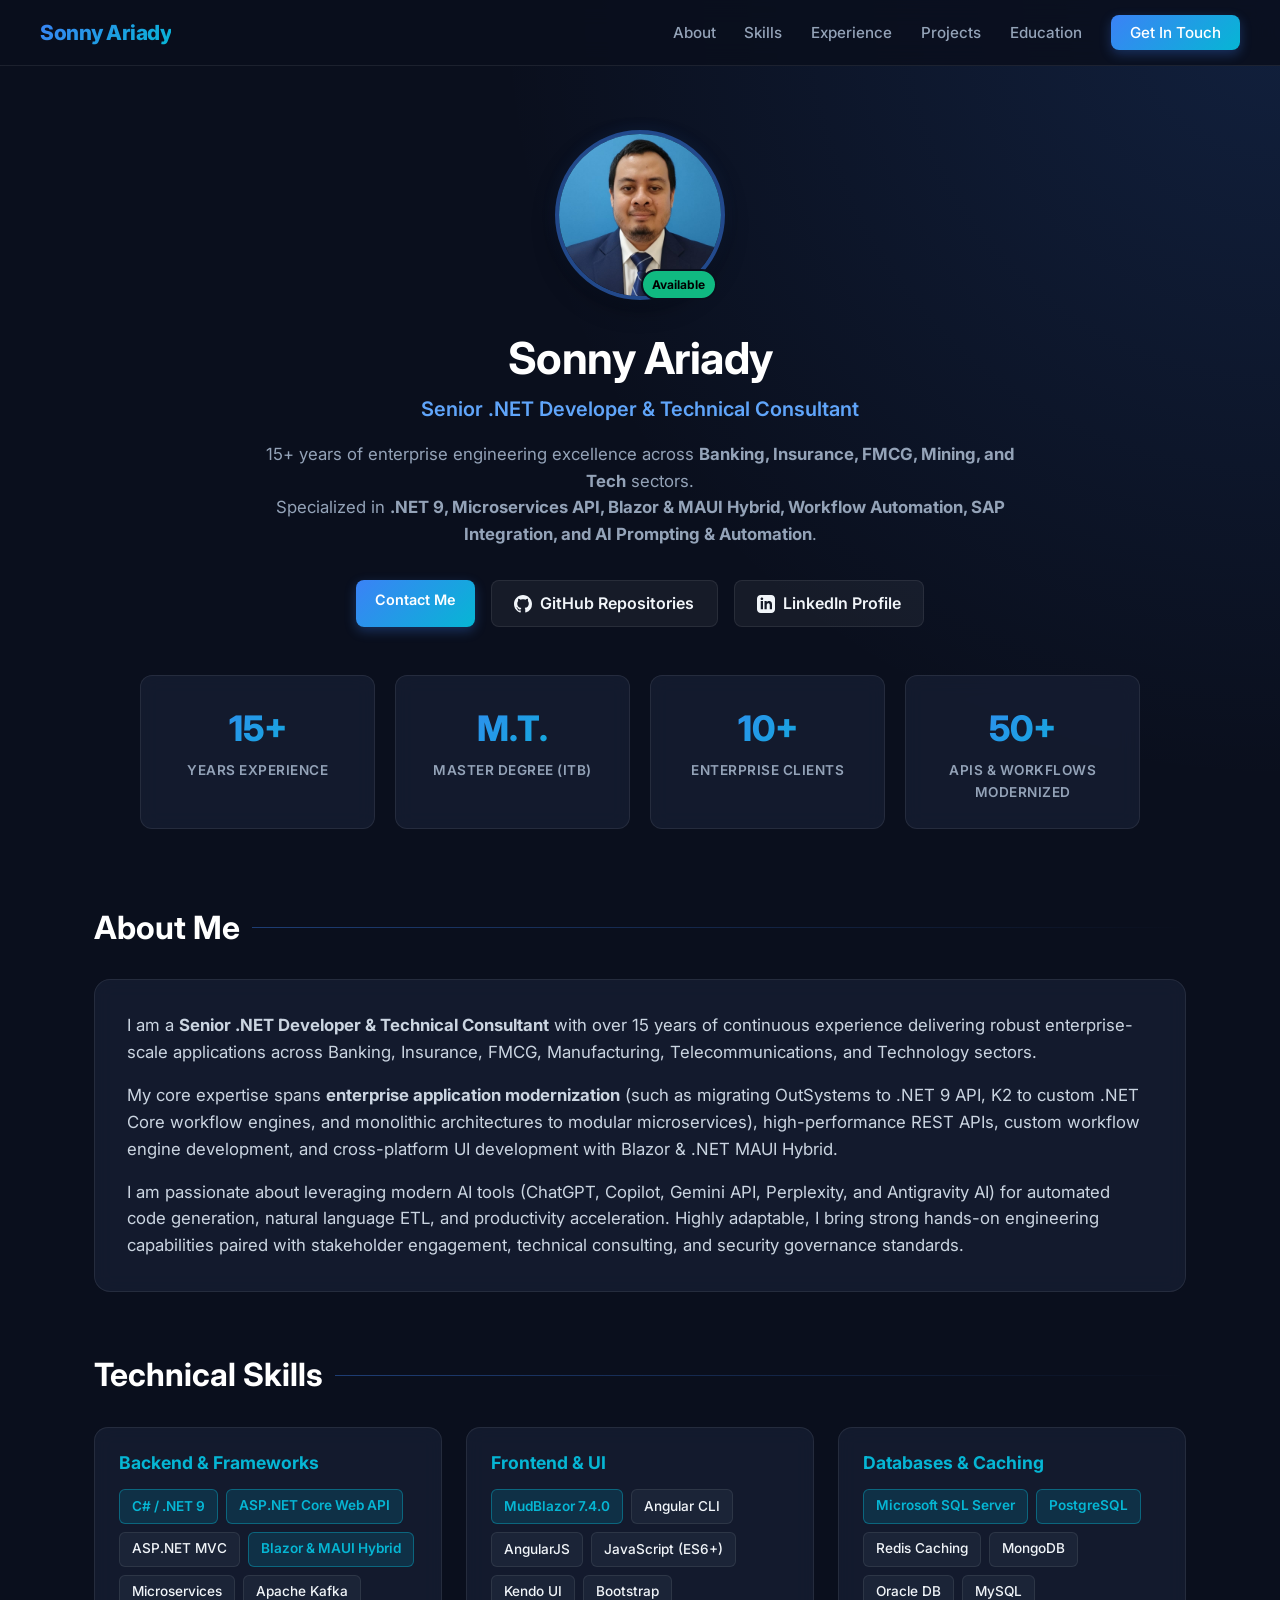
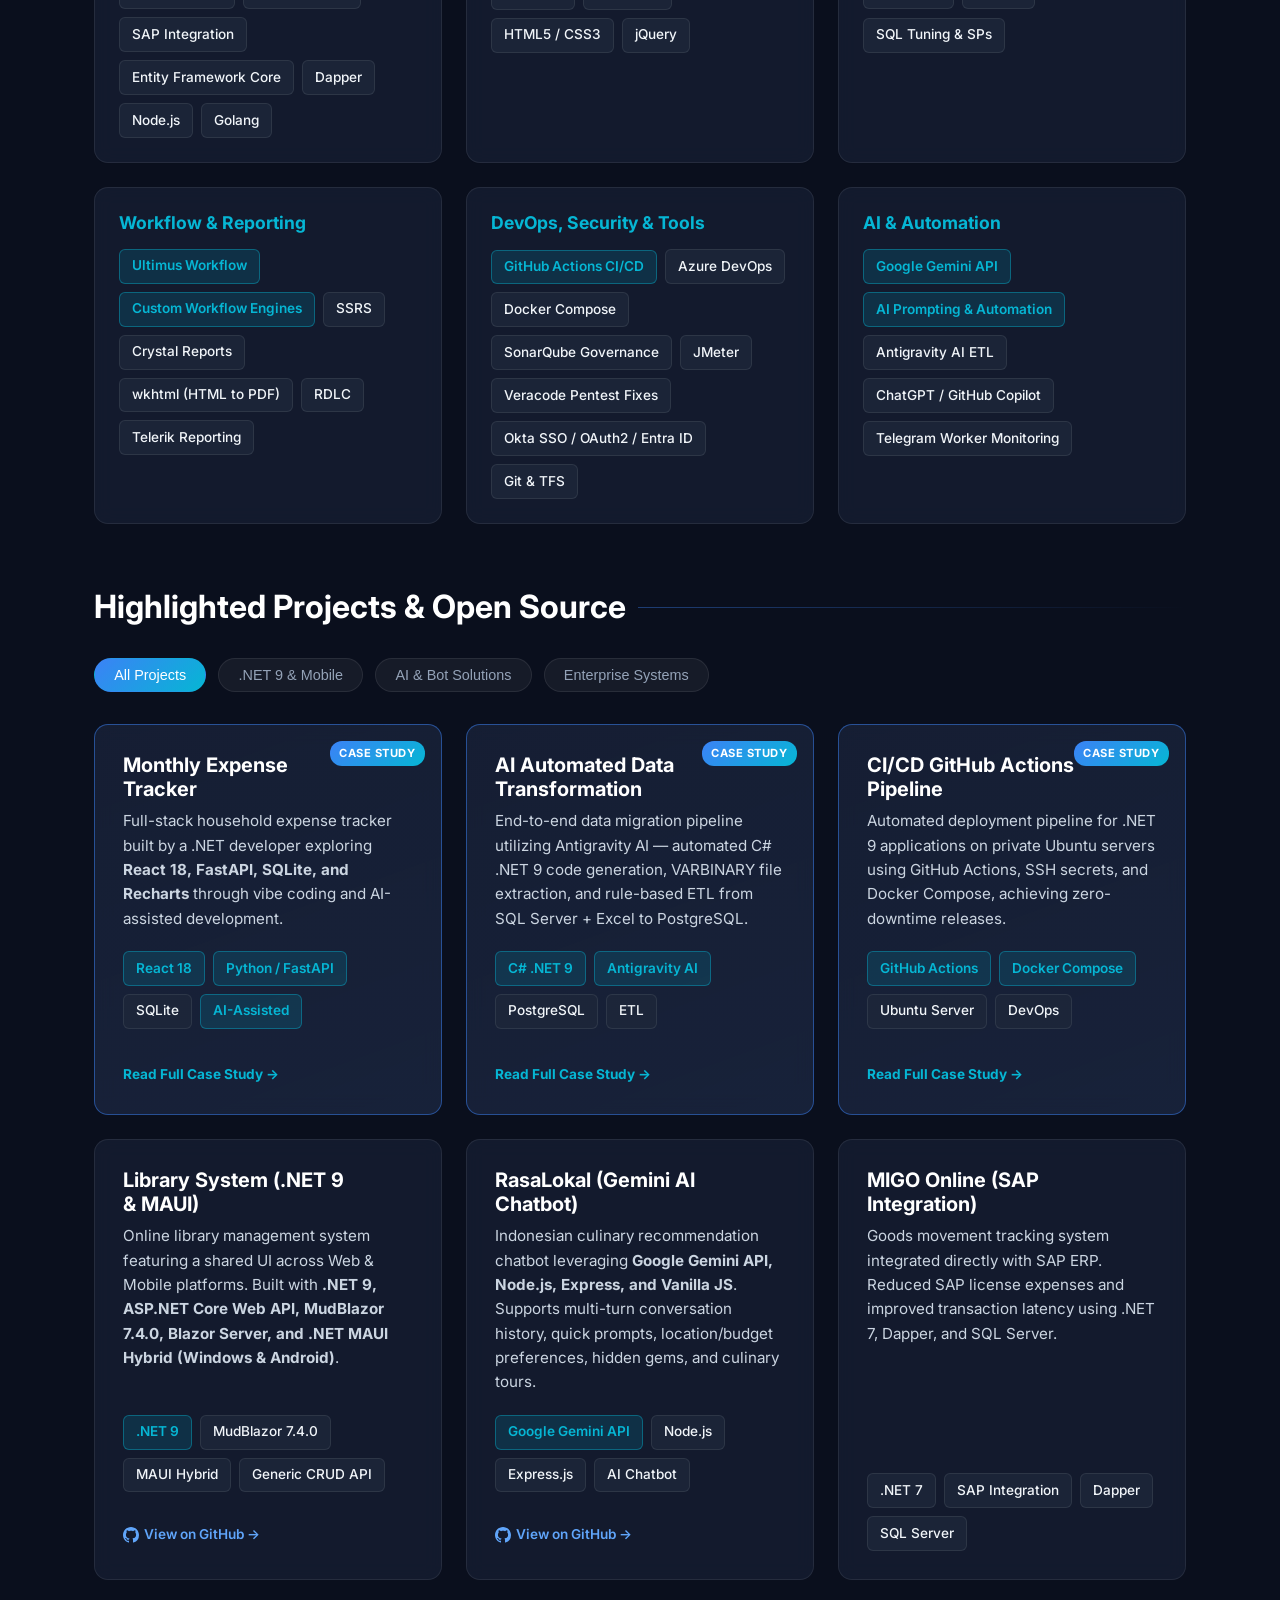
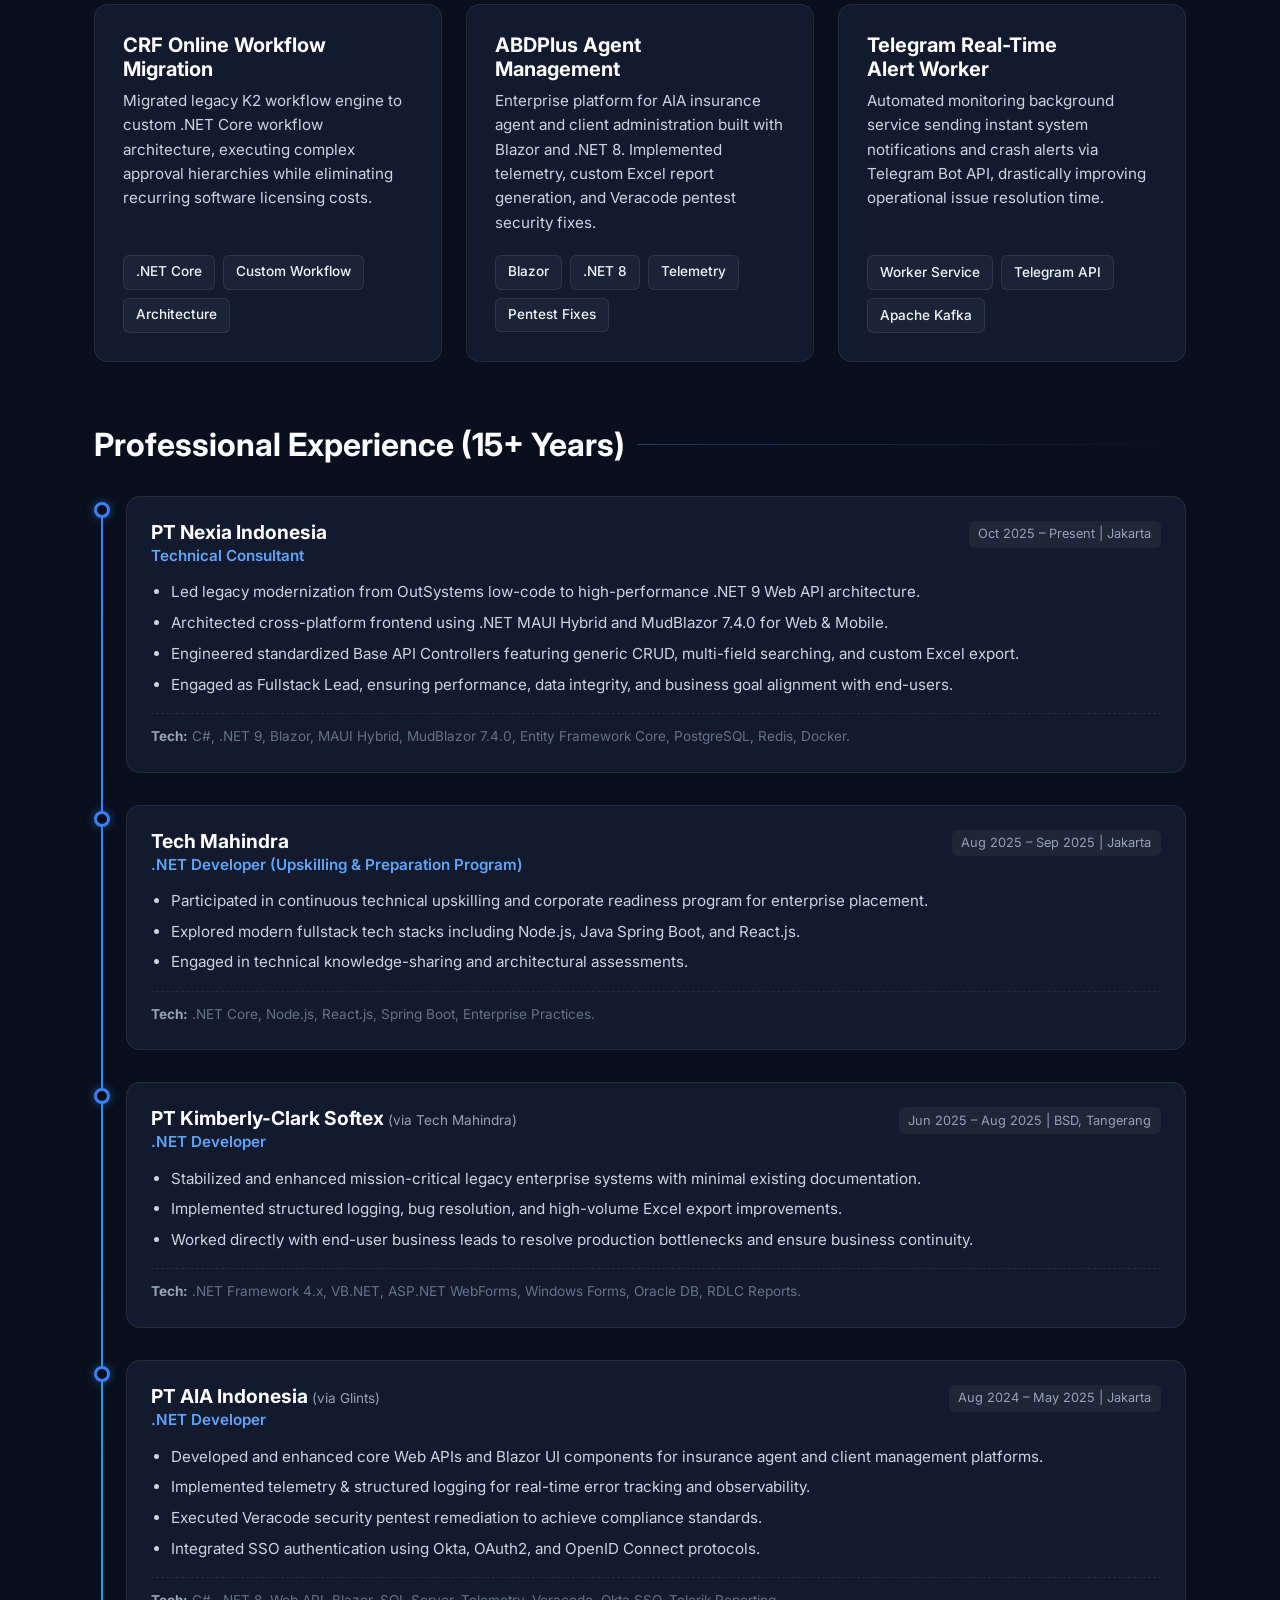
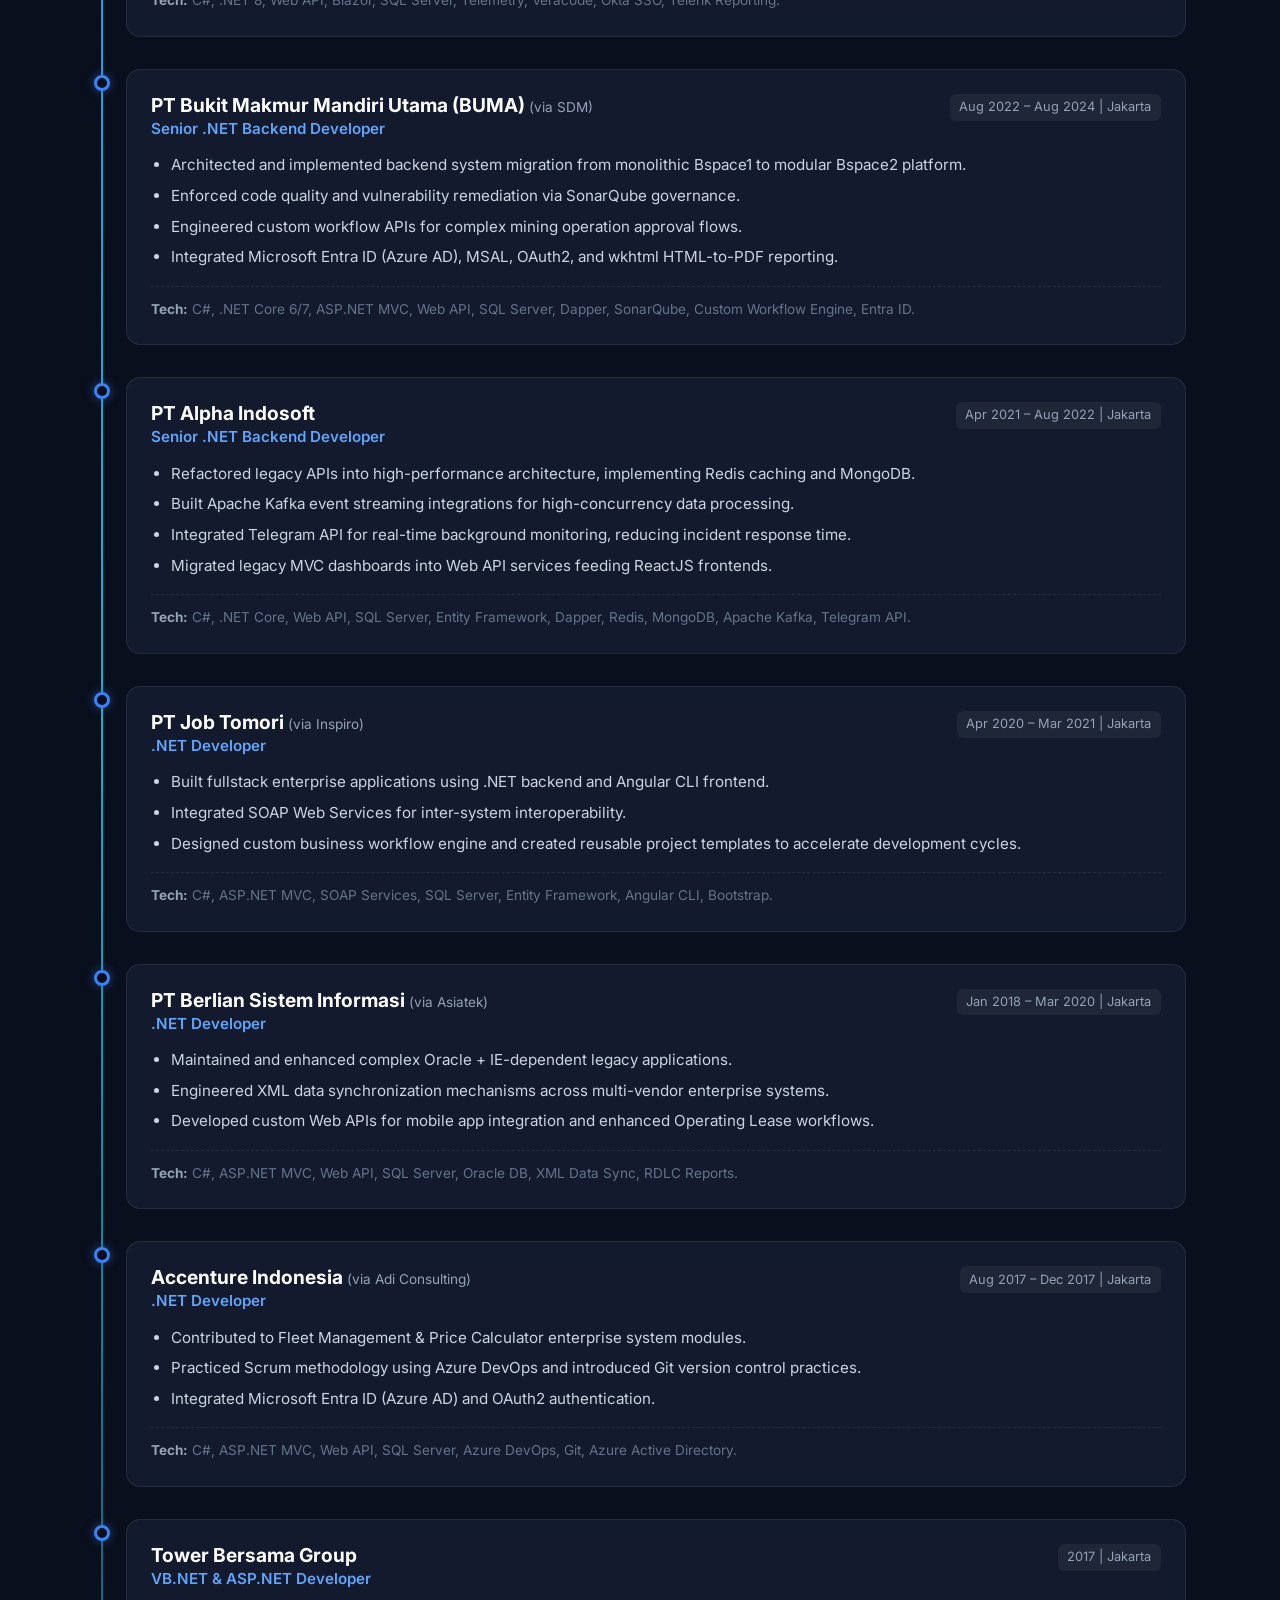
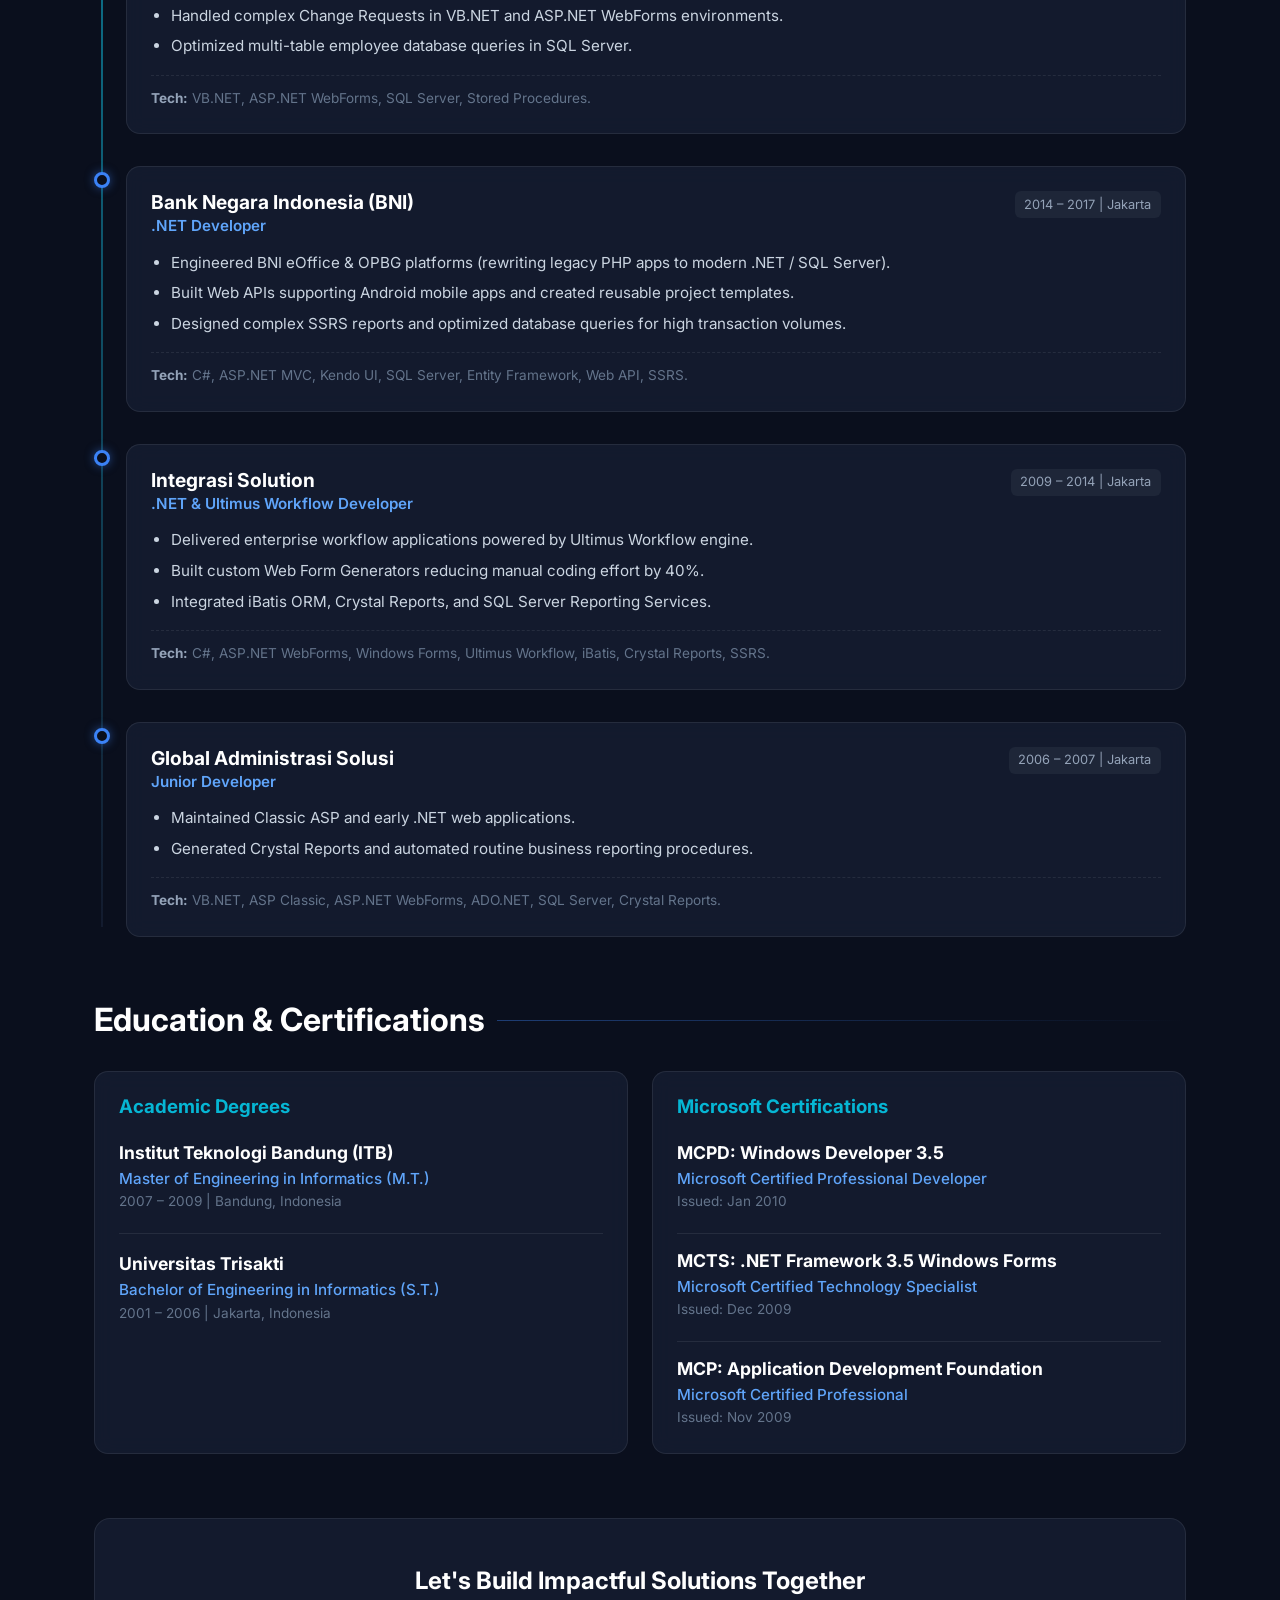
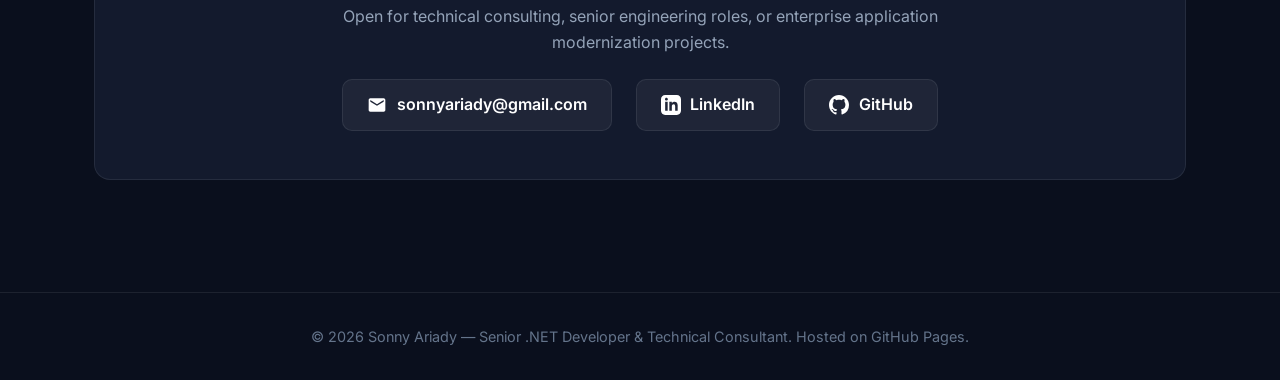
==== commit d5b569dd: "feat: add case study pages and shared styling for project documentation" ====
--- a/index.html
+++ b/index.html
@@ -195,12 +195,71 @@
 
       <div class="projects-grid">
 
-        <!-- Project 1: Library System .NET 9 MAUI Hybrid -->
-        <div class="project-card featured" data-category="net">
-          <span class="badge-featured">New Project</span>
-          <h3>Library System (.NET 9 & MAUI)</h3>
-          <p class="project-desc">
-            Online library management system featuring a shared UI across Web & Mobile platforms. Built with <strong>.NET 9, ASP.NET Core Web API, MudBlazor 7.4.0, Blazor Server, and .NET MAUI Hybrid (Windows & Android)</strong>.
+        <!-- Project 1: Monthly Expense Tracker Case Study -->
+        <div class="project-card featured" data-category="ai">
+          <span class="badge-featured">Case Study</span>
+          <h3>Monthly Expense Tracker</h3>
+          <p class="project-desc">
+            Full-stack household expense tracker built by a .NET developer exploring <strong>React 18, FastAPI, SQLite, and Recharts</strong> through vibe coding and AI-assisted development.
+          </p>
+          <div class="tag-cloud" style="margin-bottom: 1rem;">
+            <span class="tag highlight">React 18</span>
+            <span class="tag highlight">Python / FastAPI</span>
+            <span class="tag">SQLite</span>
+            <span class="tag highlight">AI-Assisted</span>
+          </div>
+          <div class="project-footer">
+            <a href="expense-tracker-case-study.html" class="project-link" style="color: var(--accent-cyan); font-weight: 700;">
+              Read Full Case Study &rarr;
+            </a>
+          </div>
+        </div>
+
+        <!-- Project 2: AI Automated Data Transformation Case Study -->
+        <div class="project-card featured" data-category="ai">
+          <span class="badge-featured">Case Study</span>
+          <h3>AI Automated Data Transformation</h3>
+          <p class="project-desc">
+            End-to-end data migration pipeline utilizing Antigravity AI &mdash; automated C# .NET 9 code generation, VARBINARY file extraction, and rule-based ETL from SQL Server + Excel to PostgreSQL.
+          </p>
+          <div class="tag-cloud" style="margin-bottom: 1rem;">
+            <span class="tag highlight">C# .NET 9</span>
+            <span class="tag highlight">Antigravity AI</span>
+            <span class="tag">PostgreSQL</span>
+            <span class="tag">ETL</span>
+          </div>
+          <div class="project-footer">
+            <a href="ai-data-transformation.html" class="project-link" style="color: var(--accent-cyan); font-weight: 700;">
+              Read Full Case Study &rarr;
+            </a>
+          </div>
+        </div>
+
+        <!-- Project 3: GitHub Actions CI/CD Case Study -->
+        <div class="project-card featured" data-category="enterprise">
+          <span class="badge-featured">Case Study</span>
+          <h3>CI/CD GitHub Actions Pipeline</h3>
+          <p class="project-desc">
+            Automated deployment pipeline for .NET 9 applications on private Ubuntu servers using GitHub Actions, SSH secrets, and Docker Compose, achieving zero-downtime releases.
+          </p>
+          <div class="tag-cloud" style="margin-bottom: 1rem;">
+            <span class="tag highlight">GitHub Actions</span>
+            <span class="tag highlight">Docker Compose</span>
+            <span class="tag">Ubuntu Server</span>
+            <span class="tag">DevOps</span>
+          </div>
+          <div class="project-footer">
+            <a href="github-actions-cicd.html" class="project-link" style="color: var(--accent-cyan); font-weight: 700;">
+              Read Full Case Study &rarr;
+            </a>
+          </div>
+        </div>
+
+        <!-- Project 4: Library System .NET 9 MAUI Hybrid -->
+        <div class="project-card" data-category="net">
+          <h3>Library System (.NET 9 &amp; MAUI)</h3>
+          <p class="project-desc">
+            Online library management system featuring a shared UI across Web &amp; Mobile platforms. Built with <strong>.NET 9, ASP.NET Core Web API, MudBlazor 7.4.0, Blazor Server, and .NET MAUI Hybrid (Windows &amp; Android)</strong>.
           </p>
           <div class="tag-cloud" style="margin-bottom: 1rem;">
             <span class="tag highlight">.NET 9</span>
@@ -216,9 +275,8 @@
           </div>
         </div>
 
-        <!-- Project 2: RasaLokal Gemini AI Chatbot -->
-        <div class="project-card featured" data-category="ai">
-          <span class="badge-featured">Featured AI</span>
+        <!-- Project 5: RasaLokal Gemini AI Chatbot -->
+        <div class="project-card" data-category="ai">
           <h3>RasaLokal (Gemini AI Chatbot)</h3>
           <p class="project-desc">
             Indonesian culinary recommendation chatbot leveraging <strong>Google Gemini API, Node.js, Express, and Vanilla JS</strong>. Supports multi-turn conversation history, quick prompts, location/budget preferences, hidden gems, and culinary tours.
@@ -237,7 +295,7 @@
           </div>
         </div>
 
-        <!-- Project 3: MIGO Online -->
+        <!-- Project 6: MIGO Online -->
         <div class="project-card" data-category="enterprise">
           <h3>MIGO Online (SAP Integration)</h3>
           <p class="project-desc">
@@ -251,7 +309,7 @@
           </div>
         </div>
 
-        <!-- Project 4: CRF Online Workflow -->
+        <!-- Project 7: CRF Online Workflow -->
         <div class="project-card" data-category="enterprise">
           <h3>CRF Online Workflow Migration</h3>
           <p class="project-desc">
@@ -264,7 +322,7 @@
           </div>
         </div>
 
-        <!-- Project 5: ABDPlus AIA Agent Platform -->
+        <!-- Project 8: ABDPlus AIA Agent Platform -->
         <div class="project-card" data-category="enterprise">
           <h3>ABDPlus Agent Management</h3>
           <p class="project-desc">
@@ -278,7 +336,7 @@
           </div>
         </div>
 
-        <!-- Project 6: Telegram Worker Monitoring -->
+        <!-- Project 9: Telegram Worker Monitoring -->
         <div class="project-card" data-category="ai">
           <h3>Telegram Real-Time Alert Worker</h3>
           <p class="project-desc">
@@ -288,34 +346,6 @@
             <span class="tag">Worker Service</span>
             <span class="tag">Telegram API</span>
             <span class="tag">Apache Kafka</span>
-          </div>
-        </div>
-
-        <!-- Project 7: AI Data Transformation & Code Gen -->
-        <div class="project-card" data-category="ai">
-          <h3>AI Automated Data Transformation</h3>
-          <p class="project-desc">
-            End-to-end data migration pipeline utilizing Antigravity AI — automated C# .NET 9 code generation, binary extraction, and rule-based ETL from SQL Server + Excel to PostgreSQL.
-          </p>
-          <div class="tag-cloud">
-            <span class="tag">.NET 9</span>
-            <span class="tag">AI Code Generation</span>
-            <span class="tag">ETL</span>
-            <span class="tag">PostgreSQL</span>
-          </div>
-        </div>
-
-        <!-- Project 8: GitHub Actions CI/CD -->
-        <div class="project-card" data-category="enterprise">
-          <h3>CI/CD GitHub Actions Pipeline</h3>
-          <p class="project-desc">
-            Automated deployment pipeline for .NET 9 applications on private Ubuntu servers using GitHub Actions, SSH secrets, and Docker Compose, achieving zero-downtime releases.
-          </p>
-          <div class="tag-cloud">
-            <span class="tag">GitHub Actions</span>
-            <span class="tag">Docker Compose</span>
-            <span class="tag">Ubuntu</span>
-            <span class="tag">DevOps</span>
           </div>
         </div>
 
--- a/style.css
+++ b/style.css
@@ -632,6 +632,218 @@
   margin-top: 4rem;
 }
 
+/* ==========================================================================
+   Case Study & Detail Pages Styling
+   ========================================================================== */
+.btn-back {
+  display: inline-flex;
+  align-items: center;
+  gap: 0.5rem;
+  background: rgba(255, 255, 255, 0.08);
+  border: 1px solid var(--glass-border);
+  color: var(--text-main);
+  padding: 0.5rem 1.1rem;
+  border-radius: 8px;
+  font-weight: 600;
+  font-size: 0.9rem;
+  transition: var(--transition-normal);
+  text-decoration: none;
+}
+
+.btn-back:hover {
+  background: var(--gradient-brand);
+  color: #ffffff;
+  border-color: transparent;
+  transform: translateX(-3px);
+}
+
+.case-study-hero {
+  background: var(--bg-card);
+  border: 1px solid var(--glass-border);
+  border-radius: 16px;
+  padding: 2.5rem 2rem;
+  margin-bottom: 2.5rem;
+  backdrop-filter: blur(10px);
+  position: relative;
+}
+
+.case-study-badge {
+  display: inline-block;
+  background: rgba(6, 182, 212, 0.15);
+  border: 1px solid rgba(6, 182, 212, 0.4);
+  color: var(--accent-cyan);
+  font-size: 0.8rem;
+  font-weight: 700;
+  padding: 0.3rem 0.8rem;
+  border-radius: 20px;
+  text-transform: uppercase;
+  letter-spacing: 0.5px;
+  margin-bottom: 1rem;
+}
+
+.case-study-hero h1 {
+  font-size: 2.4rem;
+  margin-bottom: 0.75rem;
+  background: linear-gradient(135deg, #ffffff 0%, var(--primary-light) 100%);
+  -webkit-background-clip: text;
+  -webkit-text-fill-color: transparent;
+}
+
+.case-study-subtitle {
+  font-size: 1.15rem;
+  color: var(--text-muted);
+  margin-bottom: 1.5rem;
+  line-height: 1.5;
+}
+
+.case-study-experiment-box {
+  background: rgba(15, 23, 42, 0.6);
+  border-left: 4px solid var(--primary);
+  border-radius: 8px;
+  padding: 1.25rem 1.5rem;
+  margin-top: 1.5rem;
+}
+
+.case-study-experiment-box h4 {
+  color: var(--primary-light);
+  font-size: 0.95rem;
+  text-transform: uppercase;
+  letter-spacing: 0.5px;
+  margin-bottom: 0.4rem;
+}
+
+.case-study-experiment-box p {
+  color: #cbd5e1;
+  font-size: 1rem;
+  margin: 0;
+}
+
+.workflow-steps-grid {
+  display: grid;
+  grid-template-columns: repeat(auto-fit, minmax(280px, 1fr));
+  gap: 1.25rem;
+  margin: 1.5rem 0;
+}
+
+.step-card {
+  background: var(--bg-card);
+  border: 1px solid var(--glass-border);
+  border-radius: 12px;
+  padding: 1.5rem;
+  backdrop-filter: blur(10px);
+  position: relative;
+  transition: var(--transition-normal);
+}
+
+.step-card:hover {
+  border-color: var(--glass-border-hover);
+  transform: translateY(-3px);
+}
+
+.step-number {
+  display: inline-flex;
+  align-items: center;
+  justify-content: center;
+  width: 36px;
+  height: 36px;
+  border-radius: 50%;
+  background: var(--gradient-brand);
+  color: #ffffff;
+  font-weight: 800;
+  font-size: 1rem;
+  margin-bottom: 1rem;
+}
+
+.step-card h4 {
+  font-size: 1.1rem;
+  color: #ffffff;
+  margin-bottom: 0.5rem;
+}
+
+.step-card p {
+  color: var(--text-muted);
+  font-size: 0.9rem;
+  line-height: 1.5;
+  margin: 0;
+}
+
+.data-table-container {
+  overflow-x: auto;
+  margin: 1.5rem 0;
+  border-radius: 12px;
+  border: 1px solid var(--glass-border);
+}
+
+.data-table {
+  width: 100%;
+  border-collapse: collapse;
+  background: var(--bg-card);
+  text-align: left;
+}
+
+.data-table th, .data-table td {
+  padding: 0.9rem 1.25rem;
+  border-bottom: 1px solid var(--glass-border);
+}
+
+.data-table th {
+  background: rgba(30, 41, 59, 0.8);
+  color: var(--accent-cyan);
+  font-size: 0.85rem;
+  text-transform: uppercase;
+  letter-spacing: 0.5px;
+  font-weight: 700;
+}
+
+.data-table td {
+  color: #cbd5e1;
+  font-size: 0.95rem;
+}
+
+.data-table tr:last-child td {
+  border-bottom: none;
+}
+
+.data-table tr:hover td {
+  background: rgba(255, 255, 255, 0.02);
+}
+
+.prompt-box {
+  background: #090d16;
+  border: 1px solid var(--glass-border);
+  border-radius: 10px;
+  padding: 1.25rem 1.5rem;
+  font-family: 'Consolas', 'Courier New', monospace;
+  font-size: 0.9rem;
+  color: #38bdf8;
+  line-height: 1.6;
+  overflow-x: auto;
+  white-space: pre-wrap;
+  margin: 1rem 0;
+}
+
+.principle-banner {
+  background: linear-gradient(135deg, rgba(6, 182, 212, 0.1) 0%, rgba(59, 130, 246, 0.1) 100%);
+  border: 1px solid rgba(6, 182, 212, 0.3);
+  border-radius: 12px;
+  padding: 1.5rem;
+  margin: 2rem 0;
+}
+
+.principle-banner h4 {
+  color: var(--accent-cyan);
+  font-size: 1rem;
+  text-transform: uppercase;
+  letter-spacing: 0.5px;
+  margin-bottom: 0.5rem;
+}
+
+.principle-banner p {
+  color: var(--text-main);
+  font-size: 1rem;
+  margin: 0;
+}
+
 /* Responsive adjustments */
 @media (max-width: 768px) {
   .nav-links {
@@ -642,6 +854,10 @@
     font-size: 2rem;
   }
   
+  .case-study-hero h1 {
+    font-size: 1.8rem;
+  }
+  
   .timeline {
     padding-left: 1.5rem;
   }
@@ -650,3 +866,4 @@
     left: -1.5rem;
   }
 }
+
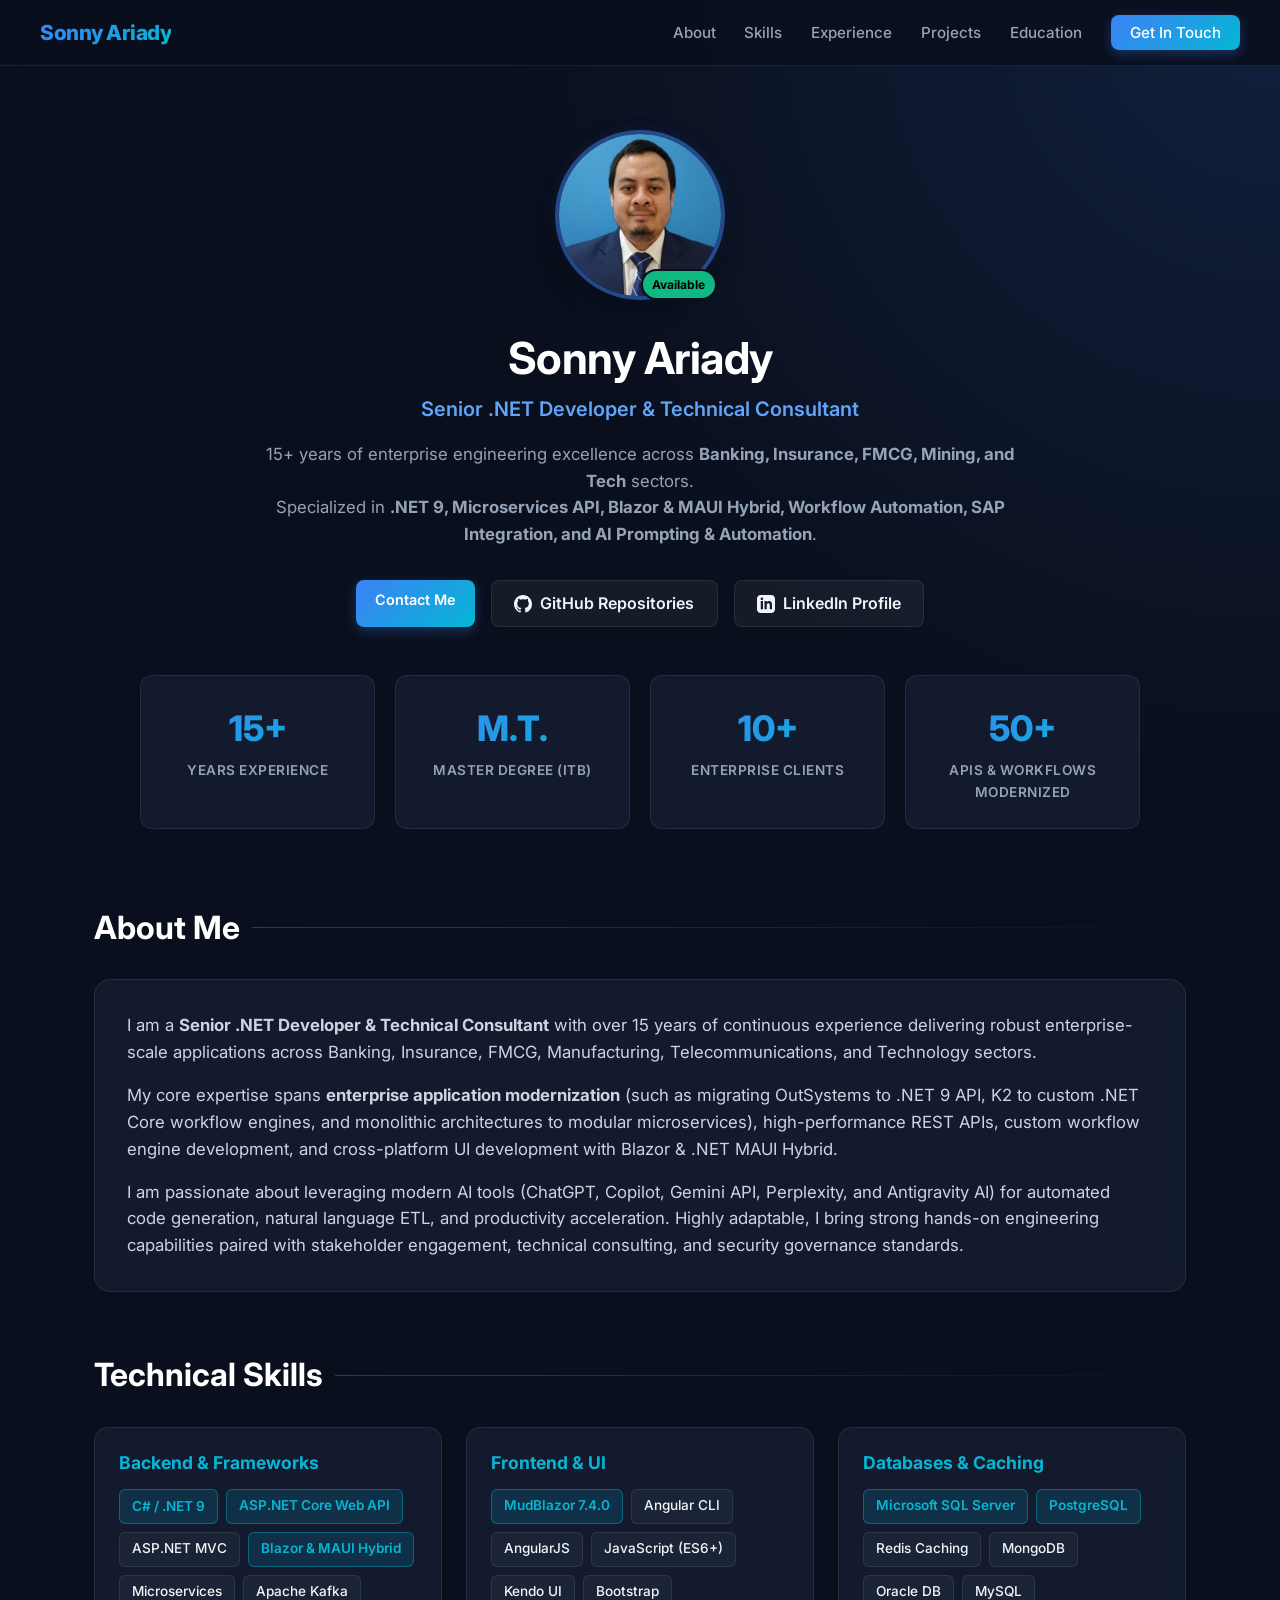
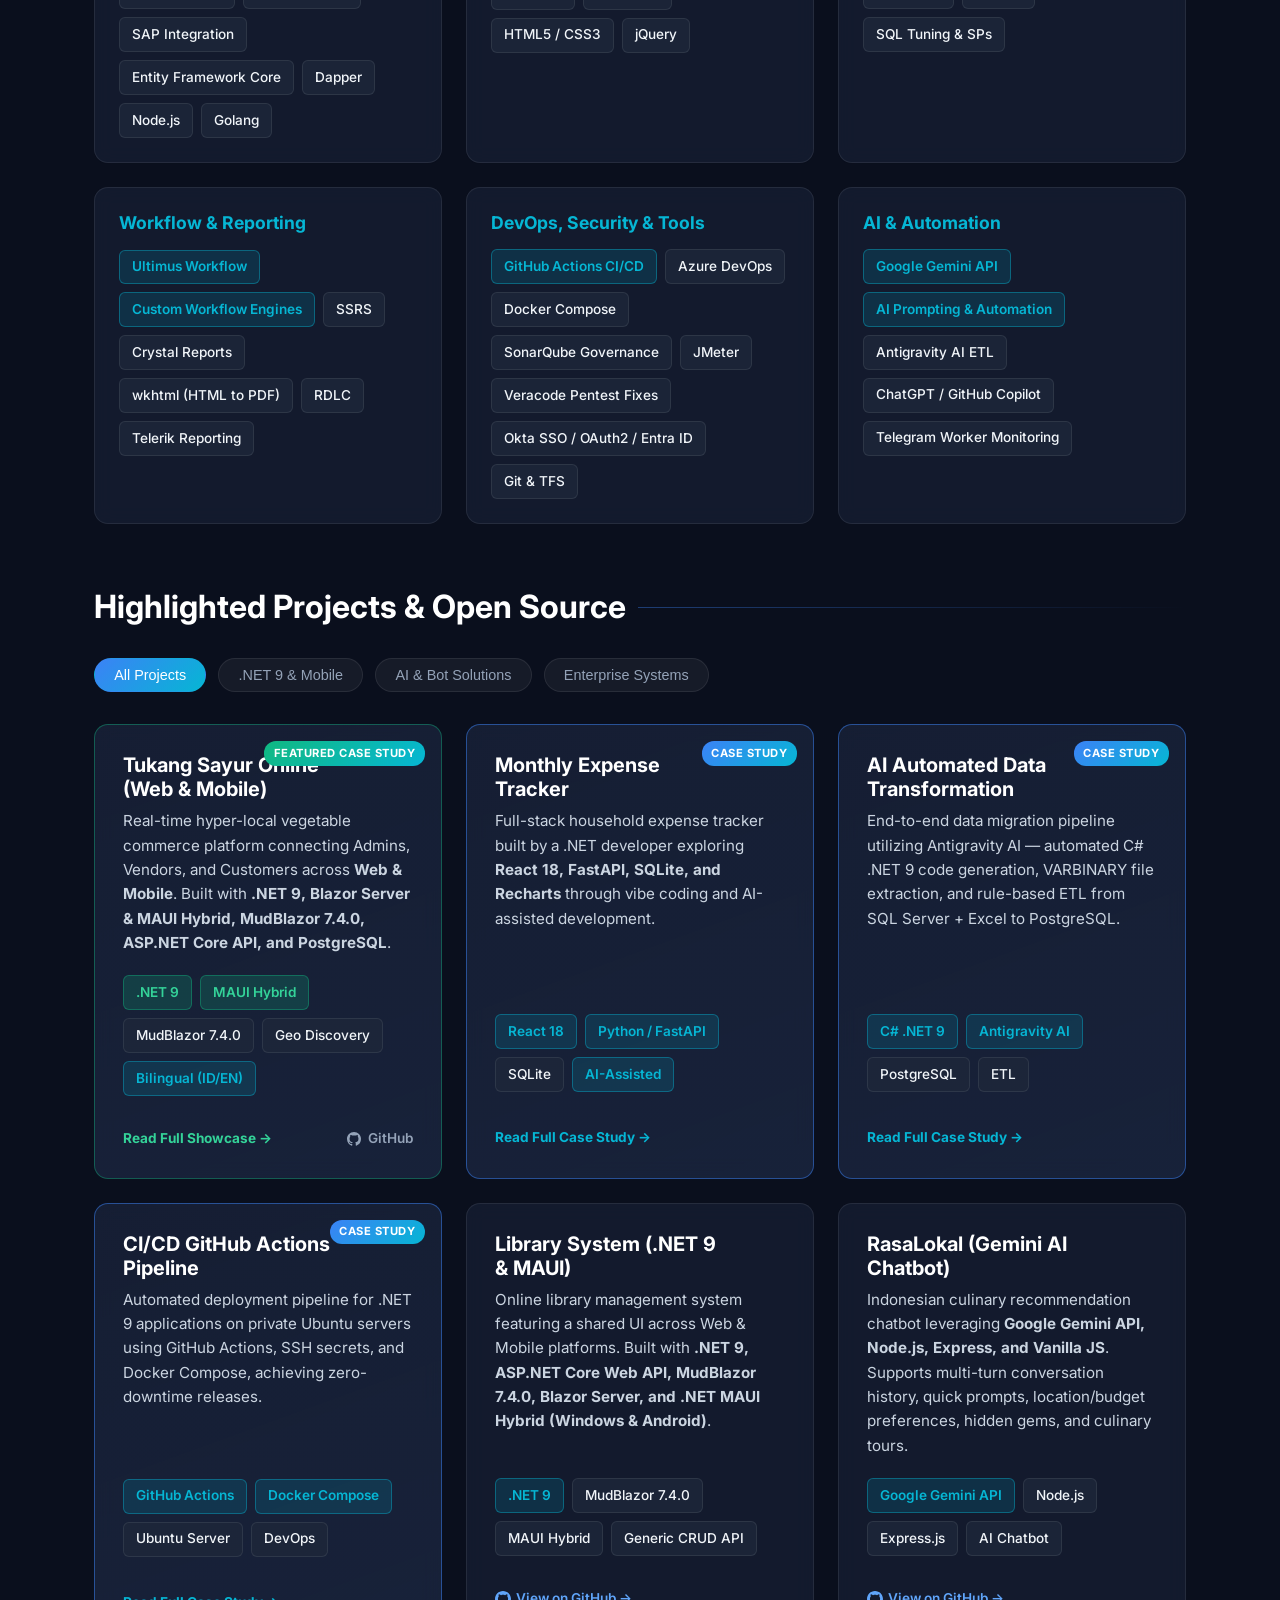
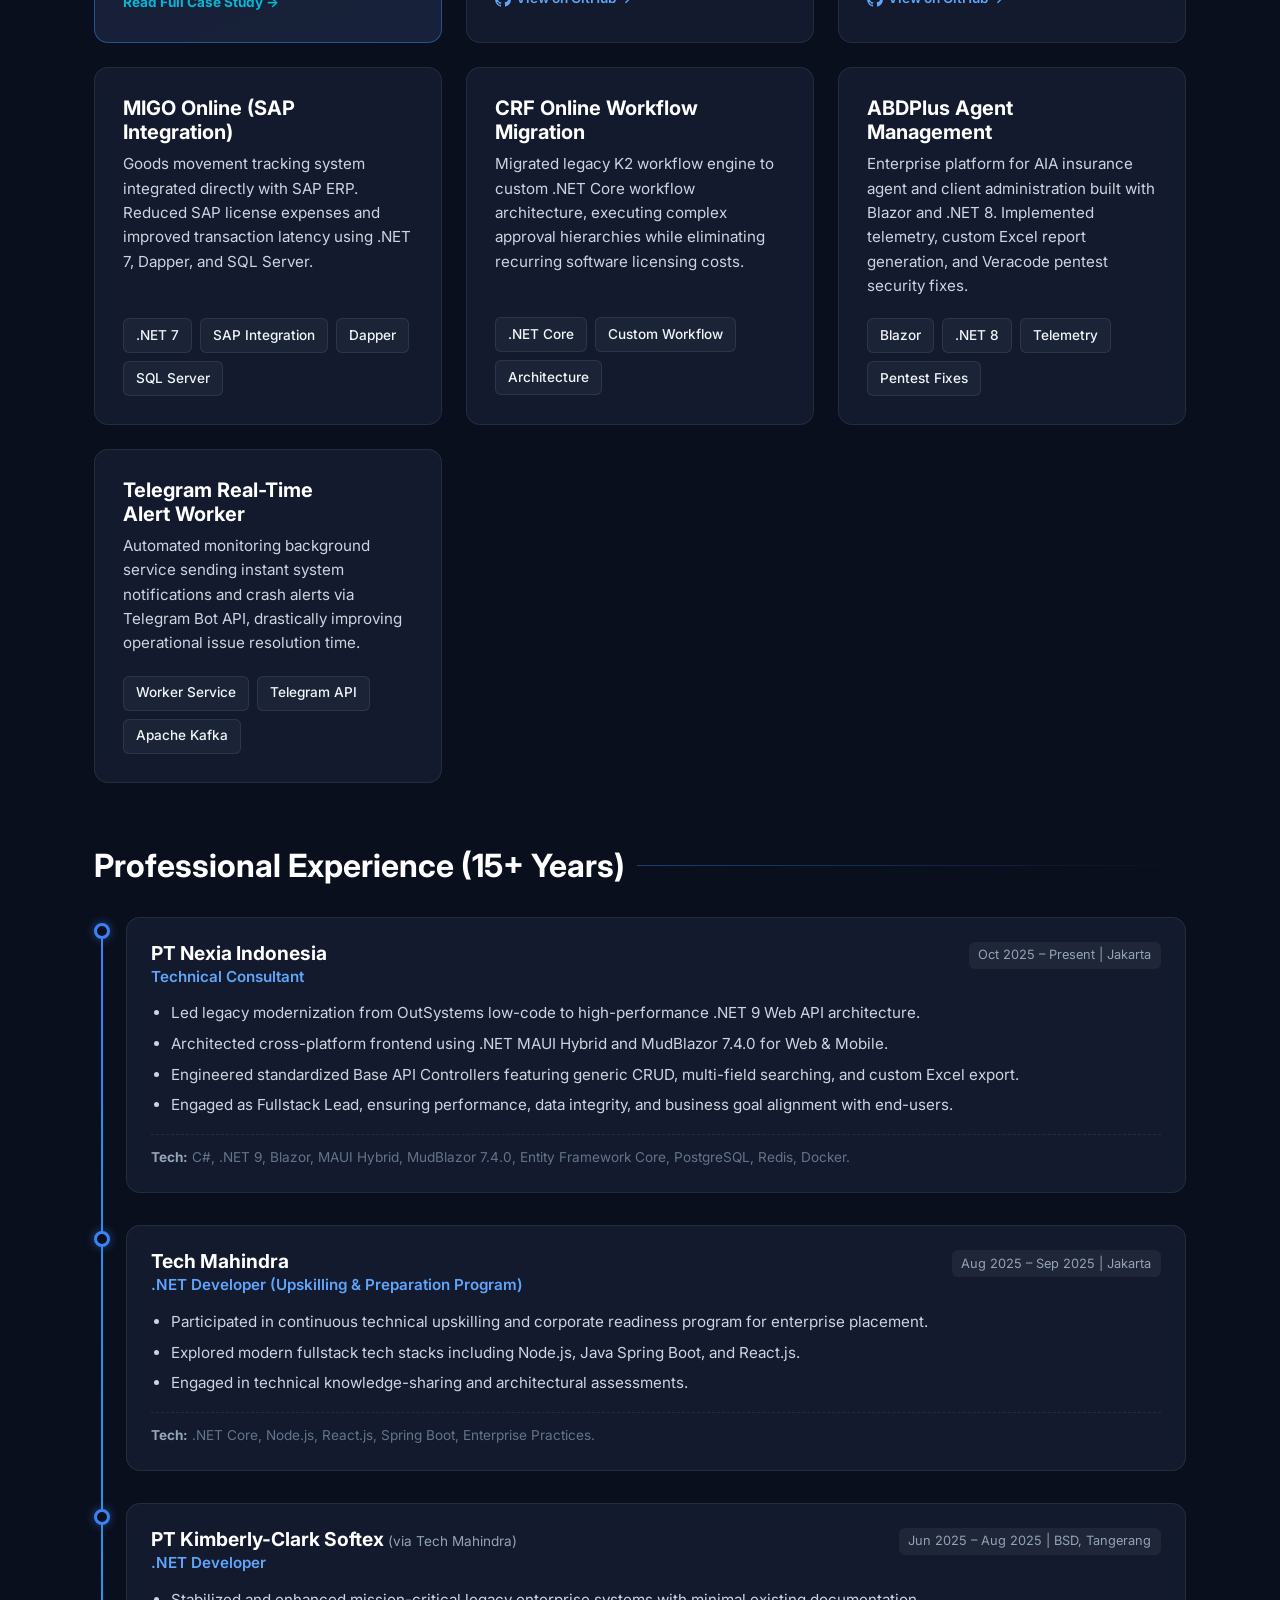
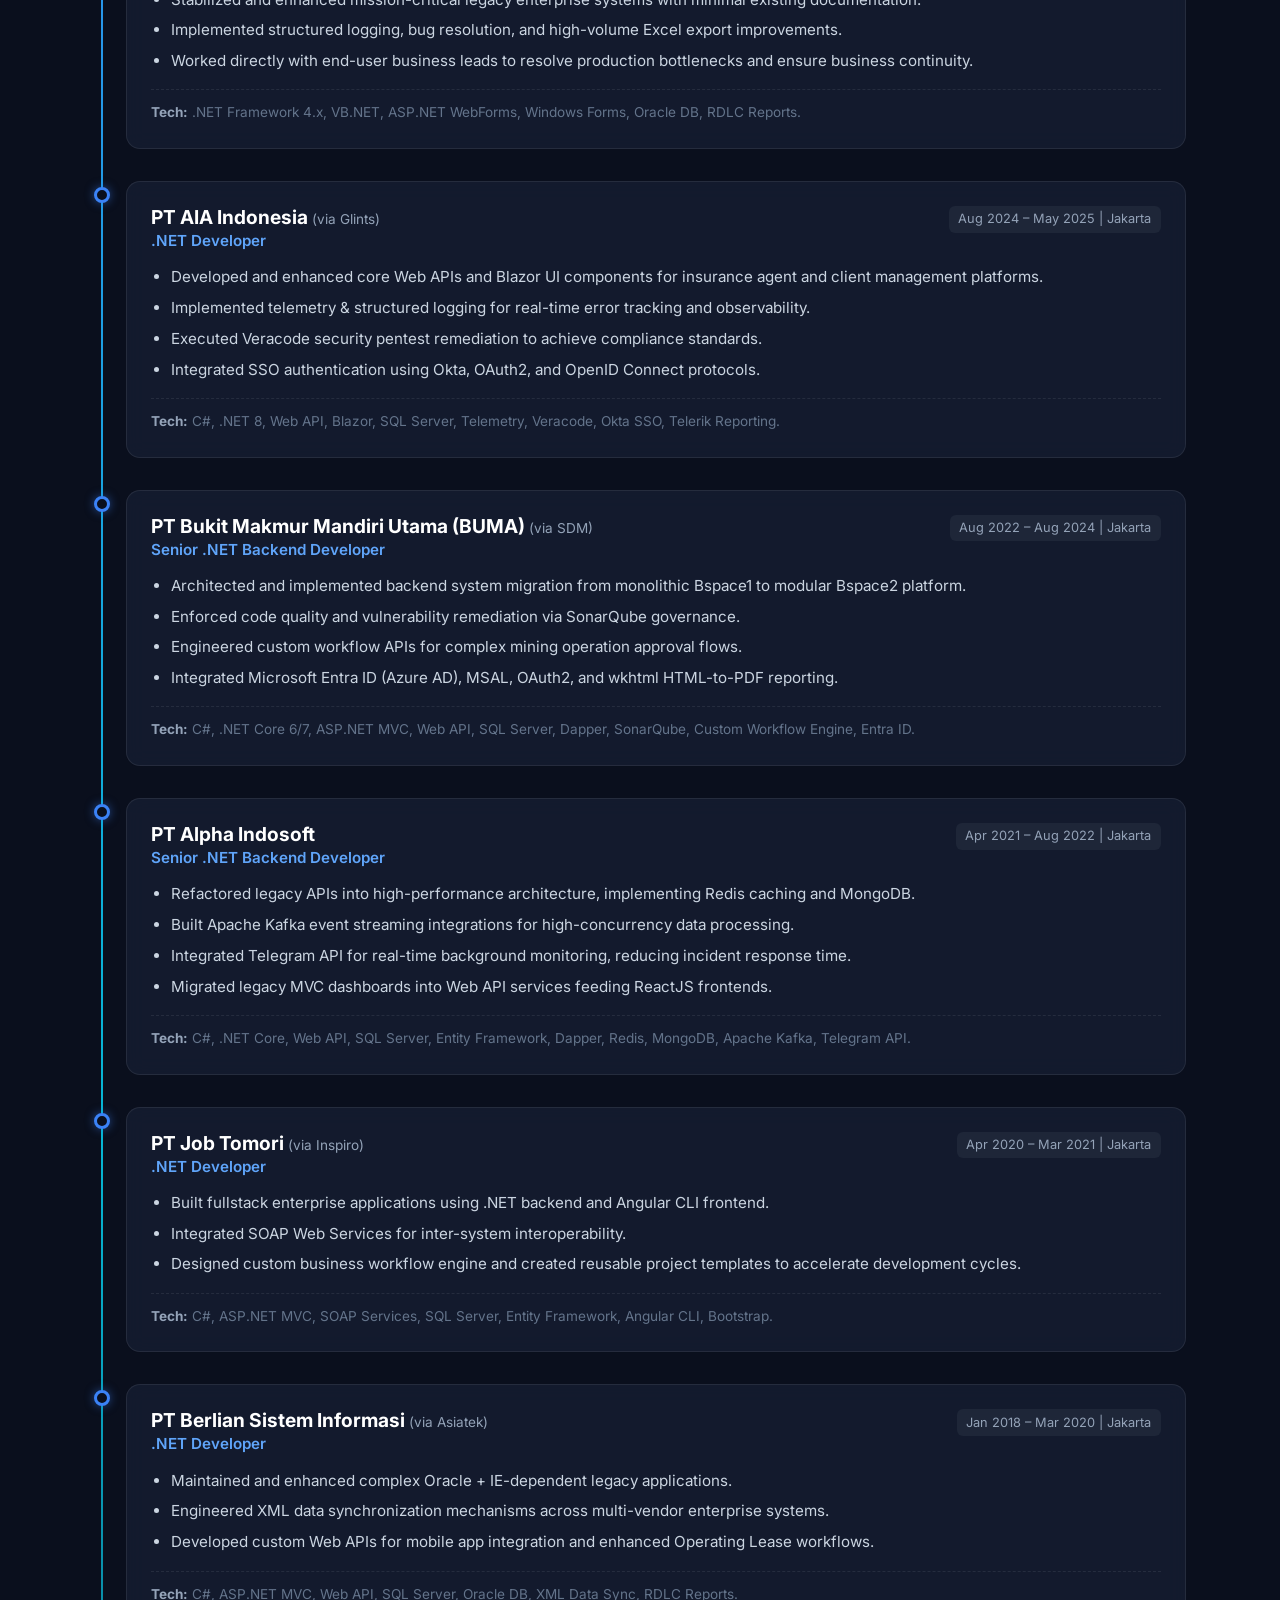
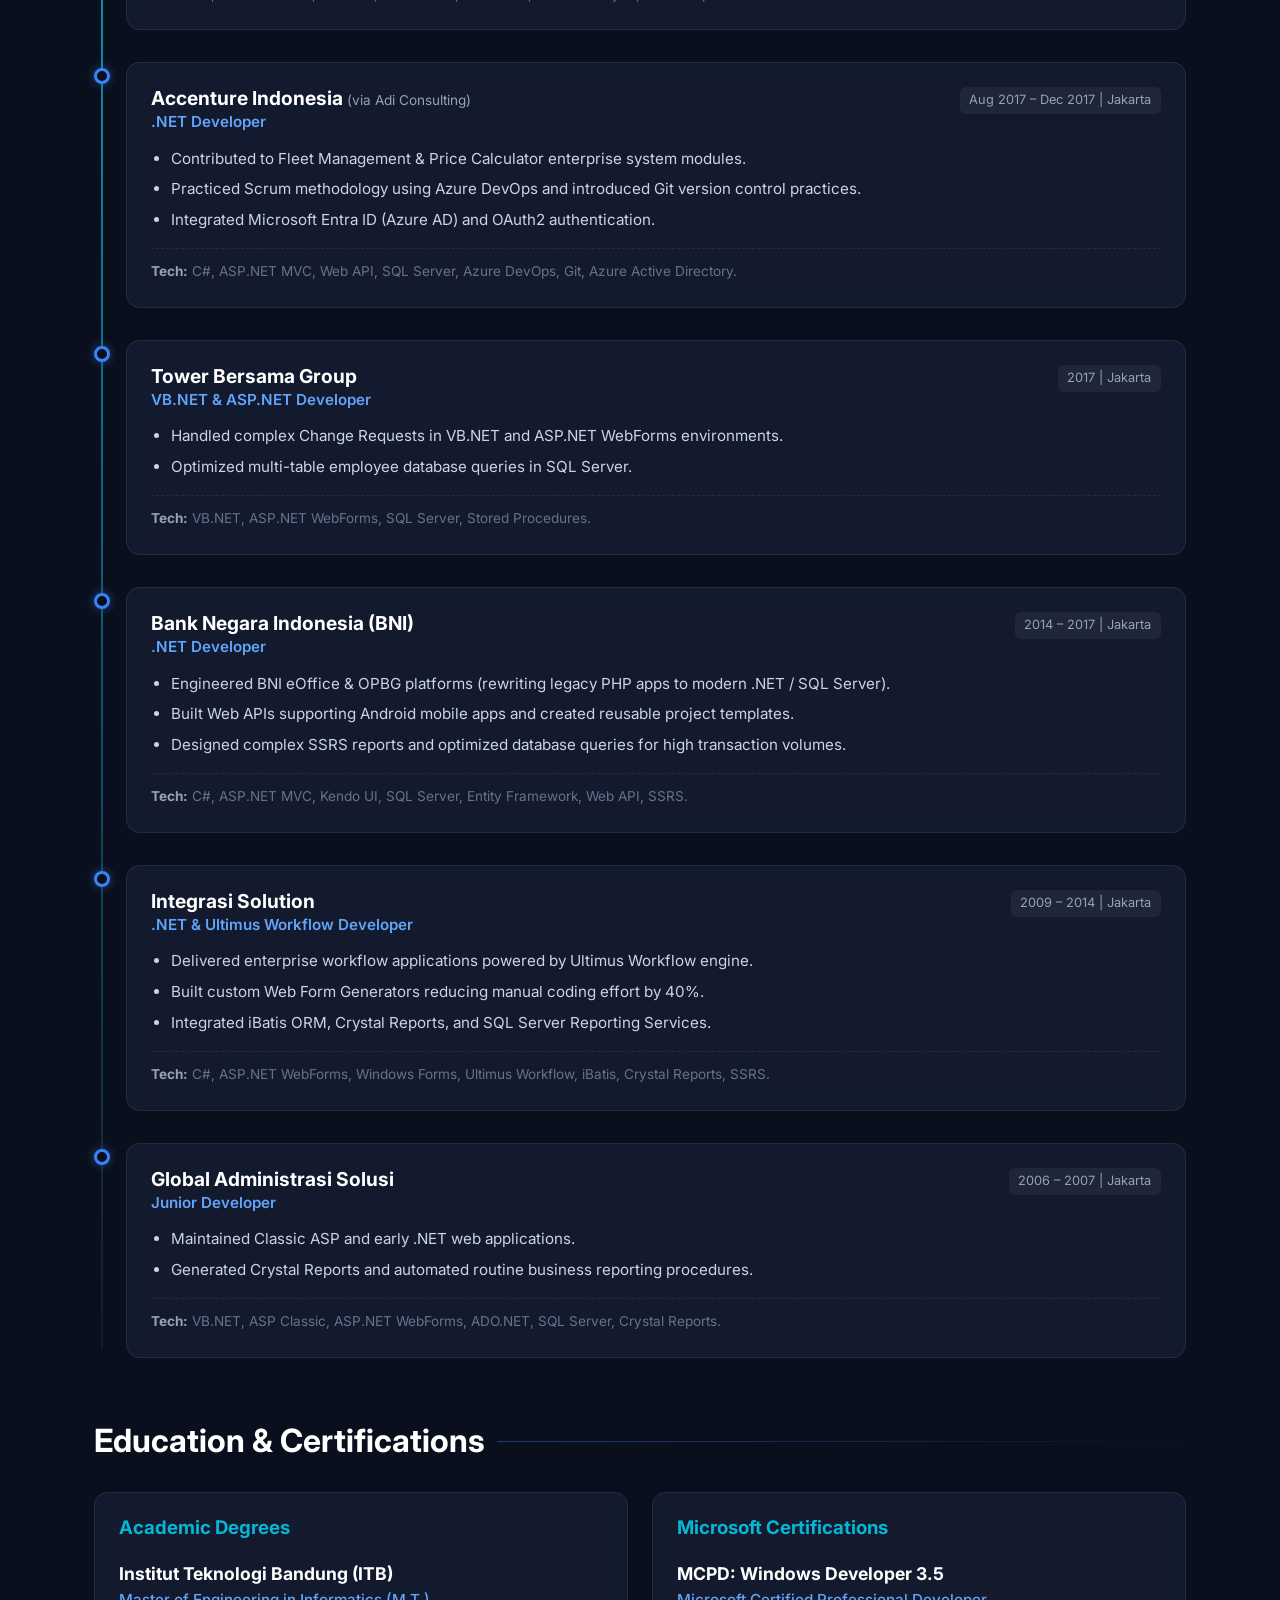
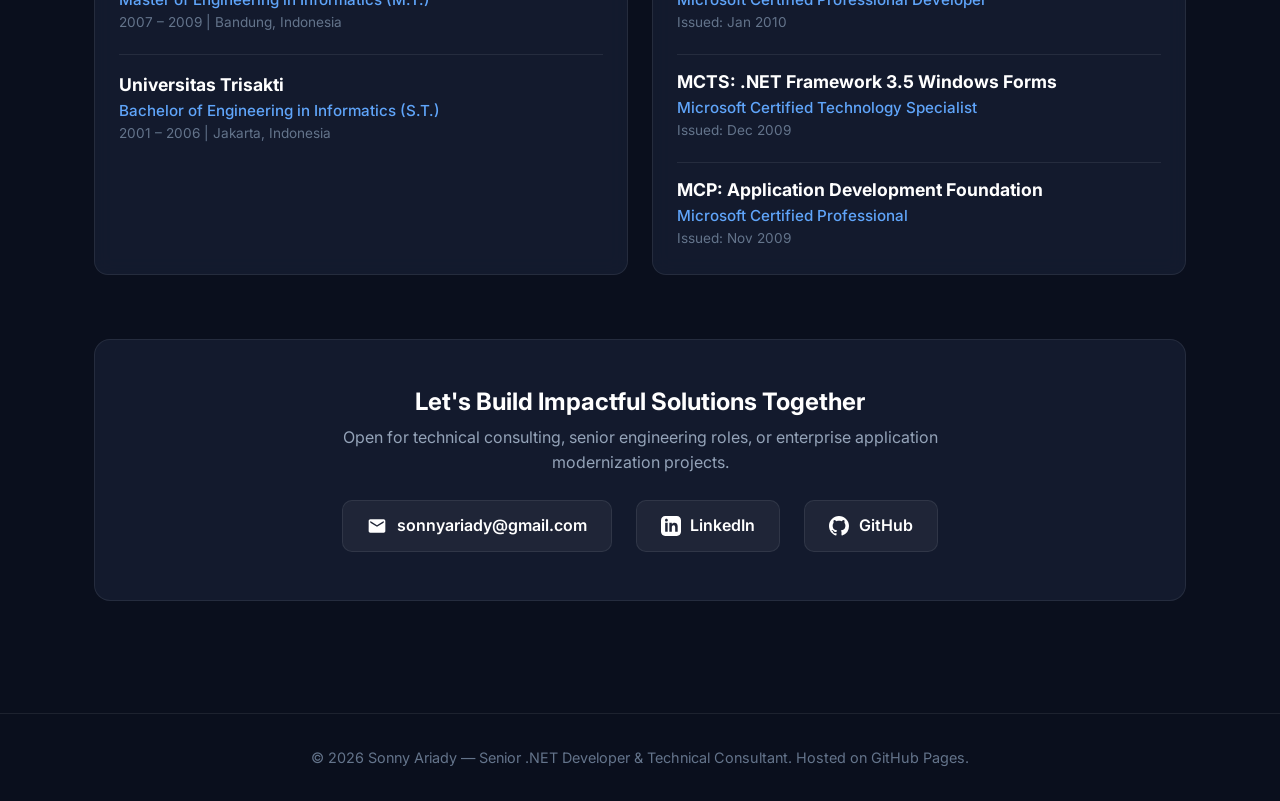
==== commit 37303a10: "feat: add extensive Tukang Sayur project documentation and media assets to index" ====
--- a/index.html
+++ b/index.html
@@ -194,6 +194,31 @@
       </div>
 
       <div class="projects-grid">
+
+        <!-- Project 0: Tukang Sayur Online (.NET 9 MAUI Blazor Hybrid) Case Study -->
+        <div class="project-card featured" data-category="net" style="border-color: rgba(16, 185, 129, 0.4);">
+          <span class="badge-featured" style="background: linear-gradient(135deg, #10b981 0%, #06b6d4 100%);">Featured Case Study</span>
+          <h3>Tukang Sayur Online (Web &amp; Mobile)</h3>
+          <p class="project-desc">
+            Real-time hyper-local vegetable commerce platform connecting Admins, Vendors, and Customers across <strong>Web &amp; Mobile</strong>. Built with <strong>.NET 9, Blazor Server &amp; MAUI Hybrid, MudBlazor 7.4.0, ASP.NET Core API, and PostgreSQL</strong>.
+          </p>
+          <div class="tag-cloud" style="margin-bottom: 1rem;">
+            <span class="tag highlight" style="background: rgba(16, 185, 129, 0.2); color: #34d399; border-color: rgba(16, 185, 129, 0.4);">.NET 9</span>
+            <span class="tag highlight" style="background: rgba(16, 185, 129, 0.2); color: #34d399; border-color: rgba(16, 185, 129, 0.4);">MAUI Hybrid</span>
+            <span class="tag">MudBlazor 7.4.0</span>
+            <span class="tag">Geo Discovery</span>
+            <span class="tag highlight">Bilingual (ID/EN)</span>
+          </div>
+          <div class="project-footer" style="display: flex; justify-content: space-between; align-items: center; gap: 8px;">
+            <a href="tukang-sayur-online.html" class="project-link" style="color: #34d399; font-weight: 700;">
+              Read Full Showcase &rarr;
+            </a>
+            <a href="https://github.com/sonnyariady/TukangSayurOnline" target="_blank" rel="noopener" class="project-link" style="font-size: 0.85rem; color: var(--text-muted);">
+              <svg width="14" height="14" fill="currentColor" viewBox="0 0 24 24" style="vertical-align: middle; margin-right: 2px;"><path d="M12 0C5.37 0 0 5.37 0 12c0 5.31 3.435 9.795 8.205 11.385.6.105.825-.255.825-.57 0-.285-.015-1.23-.015-2.235-3.015.555-3.795-.735-4.035-1.41-.135-.345-.72-1.41-1.23-1.695-.42-.225-1.02-.78-.015-.795.945-.015 1.62.87 1.845 1.23 1.08 1.815 2.805 1.305 3.495.99.105-.78.42-1.305.765-1.605-2.67-.3-5.46-1.335-5.46-5.925 0-1.305.465-2.385 1.23-3.225-.12-.3-.54-1.53.12-3.18 0 0 1.005-.315 3.3 1.23.96-.27 1.98-.405 3-.405s2.04.135 3 .405c2.295-1.56 3.3-1.23 3.3-1.23.66 1.65.24 2.88.12 3.18.765.84 1.23 1.905 1.23 3.225 0 4.605-2.805 5.625-5.475 5.925.435.375.81 1.095.81 2.22 0 1.605-.015 2.895-.015 3.3 0 .315.225.69.825.57A12.02 12.02 0 0024 12c0-6.63-5.37-12-12-12z"/></svg>
+              GitHub
+            </a>
+          </div>
+        </div>
 
         <!-- Project 1: Monthly Expense Tracker Case Study -->
         <div class="project-card featured" data-category="ai">
--- a/style.css
+++ b/style.css
@@ -844,26 +844,286 @@
   margin: 0;
 }
 
-/* Responsive adjustments */
+
+/* ==========================================================================
+   Tukang Sayur Online Showcase & Language Switcher Styling
+   ========================================================================== */
+
+.lang-switcher-container {
+  display: inline-flex;
+  background: rgba(15, 23, 42, 0.8);
+  border: 1px solid var(--glass-border);
+  border-radius: 30px;
+  padding: 4px;
+  gap: 4px;
+  box-shadow: var(--shadow-sm);
+  margin-top: 1rem;
+}
+
+.lang-btn {
+  background: transparent;
+  border: none;
+  color: var(--text-muted);
+  padding: 6px 16px;
+  border-radius: 20px;
+  font-size: 0.85rem;
+  font-weight: 600;
+  cursor: pointer;
+  transition: var(--transition-normal);
+  display: flex;
+  align-items: center;
+  gap: 6px;
+}
+
+.lang-btn:hover {
+  color: #ffffff;
+}
+
+.lang-btn.active {
+  background: linear-gradient(135deg, #10b981 0%, #06b6d4 100%);
+  color: #ffffff;
+  box-shadow: 0 2px 8px rgba(16, 185, 129, 0.4);
+}
+
+/* Dual language visibility toggle */
+body.lang-id [data-lang="en"] {
+  display: none !important;
+}
+
+body.lang-en [data-lang="id"] {
+  display: none !important;
+}
+
+/* Emerald theme for Tukang Sayur Online */
+.emerald-badge {
+  background: rgba(16, 185, 129, 0.15);
+  color: #10b981;
+  border: 1px solid rgba(16, 185, 129, 0.3);
+  padding: 0.35rem 0.8rem;
+  border-radius: 20px;
+  font-size: 0.8rem;
+  font-weight: 700;
+  text-transform: uppercase;
+  letter-spacing: 0.5px;
+  display: inline-block;
+}
+
+.gradient-emerald-text {
+  background: linear-gradient(135deg, #10b981 0%, #34d399 50%, #06b6d4 100%);
+  -webkit-background-clip: text;
+  -webkit-text-fill-color: transparent;
+}
+
+/* Mobile Showcase Gallery */
+.mobile-gallery-grid {
+  display: grid;
+  grid-template-columns: repeat(auto-fill, minmax(240px, 1fr));
+  gap: 1.5rem;
+  margin: 2rem 0;
+}
+
+.mobile-frame-card {
+  background: var(--bg-card);
+  border: 1px solid var(--glass-border);
+  border-radius: 16px;
+  overflow: hidden;
+  transition: var(--transition-normal);
+  display: flex;
+  flex-direction: column;
+}
+
+.mobile-frame-card:hover {
+  transform: translateY(-5px);
+  border-color: rgba(16, 185, 129, 0.4);
+  box-shadow: 0 10px 25px -5px rgba(16, 185, 129, 0.2);
+}
+
+.mobile-frame-header {
+  padding: 0.75rem 1rem;
+  background: rgba(15, 23, 42, 0.9);
+  border-bottom: 1px solid var(--glass-border);
+  display: flex;
+  justify-content: space-between;
+  align-items: center;
+}
+
+.mobile-screen-num {
+  font-size: 0.75rem;
+  font-weight: 700;
+  color: #10b981;
+  background: rgba(16, 185, 129, 0.1);
+  padding: 2px 8px;
+  border-radius: 10px;
+}
+
+.mobile-screen-title {
+  font-size: 0.85rem;
+  font-weight: 600;
+  color: #f8fafc;
+}
+
+.mobile-img-container {
+  padding: 0.75rem;
+  background: #060913;
+  display: flex;
+  justify-content: center;
+  align-items: center;
+  cursor: pointer;
+}
+
+.mobile-frame-img {
+  width: 100%;
+  max-width: 220px;
+  height: auto;
+  border-radius: 10px;
+  box-shadow: 0 4px 12px rgba(0, 0, 0, 0.5);
+  transition: transform 0.2s ease;
+}
+
+.mobile-frame-img:hover {
+  transform: scale(1.02);
+}
+
+.mobile-frame-body {
+  padding: 1rem;
+  font-size: 0.85rem;
+  color: var(--text-muted);
+  flex: 1;
+}
+
+.mobile-frame-body ul {
+  padding-left: 1.1rem;
+  margin-top: 0.5rem;
+}
+
+.mobile-frame-body li {
+  margin-bottom: 0.35rem;
+  line-height: 1.4;
+}
+
+/* Web Showcase Gallery */
+.web-gallery-grid {
+  display: grid;
+  grid-template-columns: repeat(auto-fill, minmax(320px, 1fr));
+  gap: 1.75rem;
+  margin: 2rem 0;
+}
+
+.web-frame-card {
+  background: var(--bg-card);
+  border: 1px solid var(--glass-border);
+  border-radius: 14px;
+  overflow: hidden;
+  transition: var(--transition-normal);
+}
+
+.web-frame-card:hover {
+  transform: translateY(-4px);
+  border-color: rgba(6, 182, 212, 0.4);
+  box-shadow: 0 10px 20px -5px rgba(6, 182, 212, 0.15);
+}
+
+.web-frame-header {
+  padding: 0.6rem 1rem;
+  background: #0f172a;
+  border-bottom: 1px solid var(--glass-border);
+  display: flex;
+  align-items: center;
+  gap: 8px;
+}
+
+.web-dot {
+  width: 10px;
+  height: 10px;
+  border-radius: 50%;
+}
+.web-dot.red { background: #ef4444; }
+.web-dot.yellow { background: #f59e0b; }
+.web-dot.green { background: #10b981; }
+
+.web-frame-title {
+  margin-left: 8px;
+  font-size: 0.8rem;
+  color: var(--text-muted);
+  font-weight: 500;
+}
+
+.web-img-container {
+  background: #000;
+  overflow: hidden;
+  cursor: pointer;
+}
+
+.web-frame-img {
+  width: 100%;
+  height: auto;
+  display: block;
+  transition: transform 0.3s ease;
+}
+
+.web-frame-img:hover {
+  transform: scale(1.015);
+}
+
+.web-frame-body {
+  padding: 1.25rem;
+}
+
+.web-frame-body h4 {
+  font-size: 1rem;
+  color: #ffffff;
+  margin-bottom: 0.5rem;
+}
+
+.web-frame-body p {
+  font-size: 0.875rem;
+  color: var(--text-muted);
+  line-height: 1.5;
+}
+
+/* Lightbox Modal */
+.lightbox-modal {
+  display: none;
+  position: fixed;
+  top: 0;
+  left: 0;
+  width: 100%;
+  height: 100%;
+  background: rgba(0, 0, 0, 0.9);
+  z-index: 1000;
+  justify-content: center;
+  align-items: center;
+  padding: 2rem;
+}
+
+.lightbox-modal.active {
+  display: flex;
+}
+
+.lightbox-content {
+  max-width: 90%;
+  max-height: 90vh;
+  object-fit: contain;
+  border-radius: 8px;
+  box-shadow: 0 0 30px rgba(0, 0, 0, 0.8);
+}
+
+.lightbox-close {
+  position: absolute;
+  top: 20px;
+  right: 30px;
+  color: #fff;
+  font-size: 2.5rem;
+  cursor: pointer;
+}
+
 @media (max-width: 768px) {
-  .nav-links {
-    display: none; /* simple stack for mobile */
+  .mobile-gallery-grid {
+    grid-template-columns: 1fr;
   }
-  
-  .hero h1 {
-    font-size: 2rem;
+  .web-gallery-grid {
+    grid-template-columns: 1fr;
   }
-  
-  .case-study-hero h1 {
-    font-size: 1.8rem;
-  }
-  
-  .timeline {
-    padding-left: 1.5rem;
-  }
-  
-  .timeline-dot {
-    left: -1.5rem;
-  }
-}
-
+}
+
+
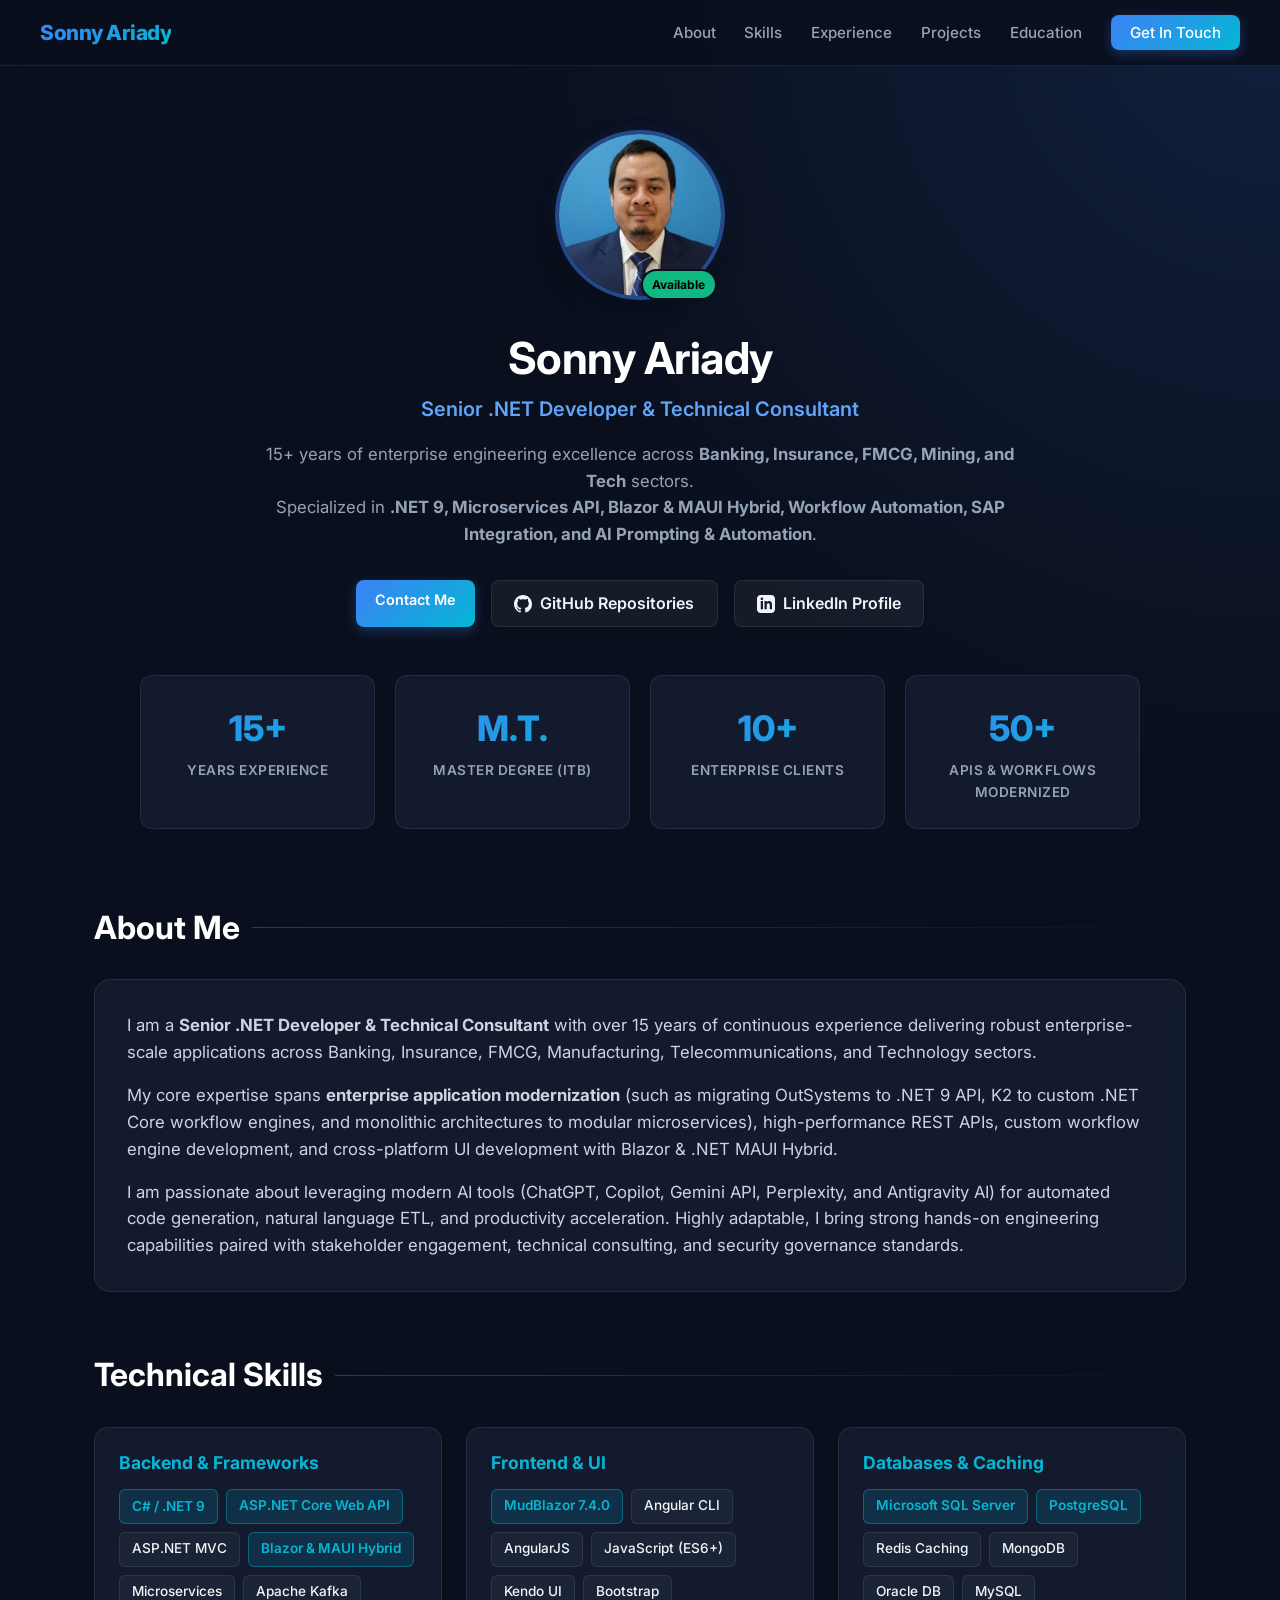
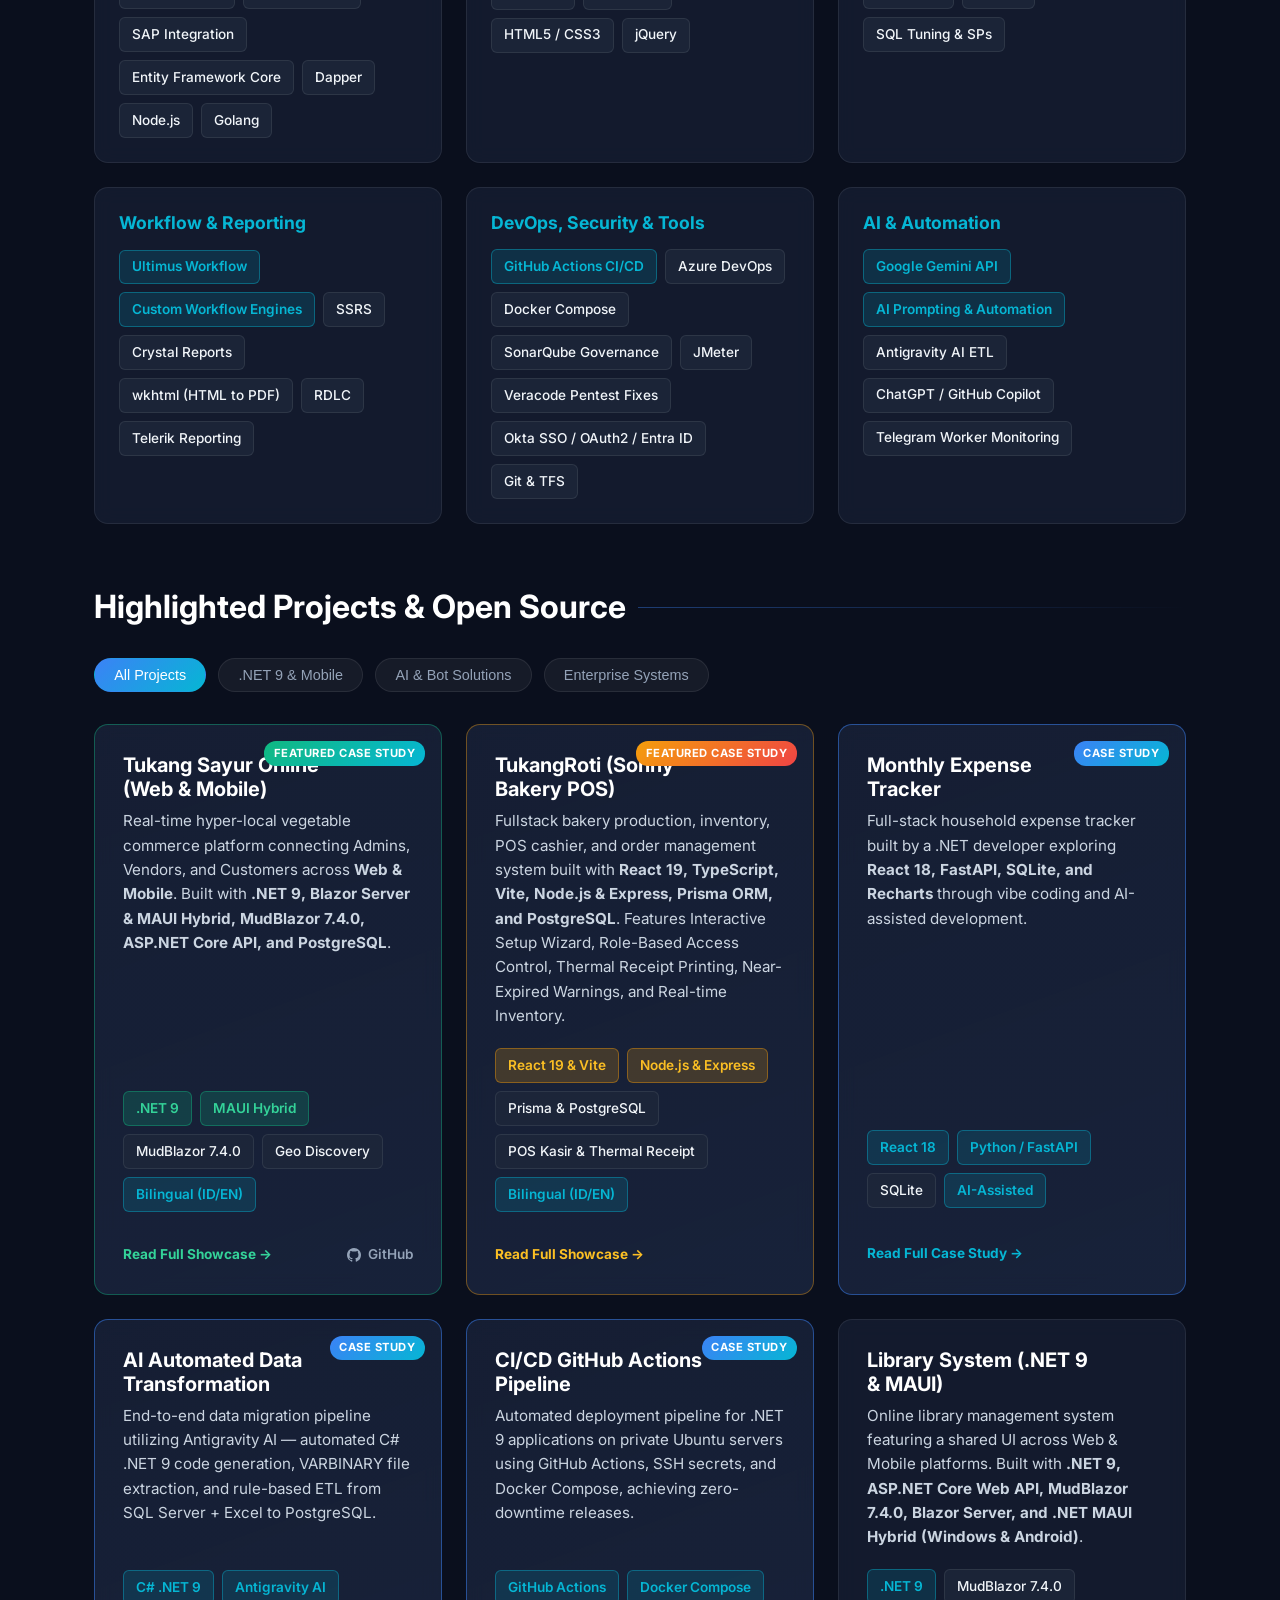
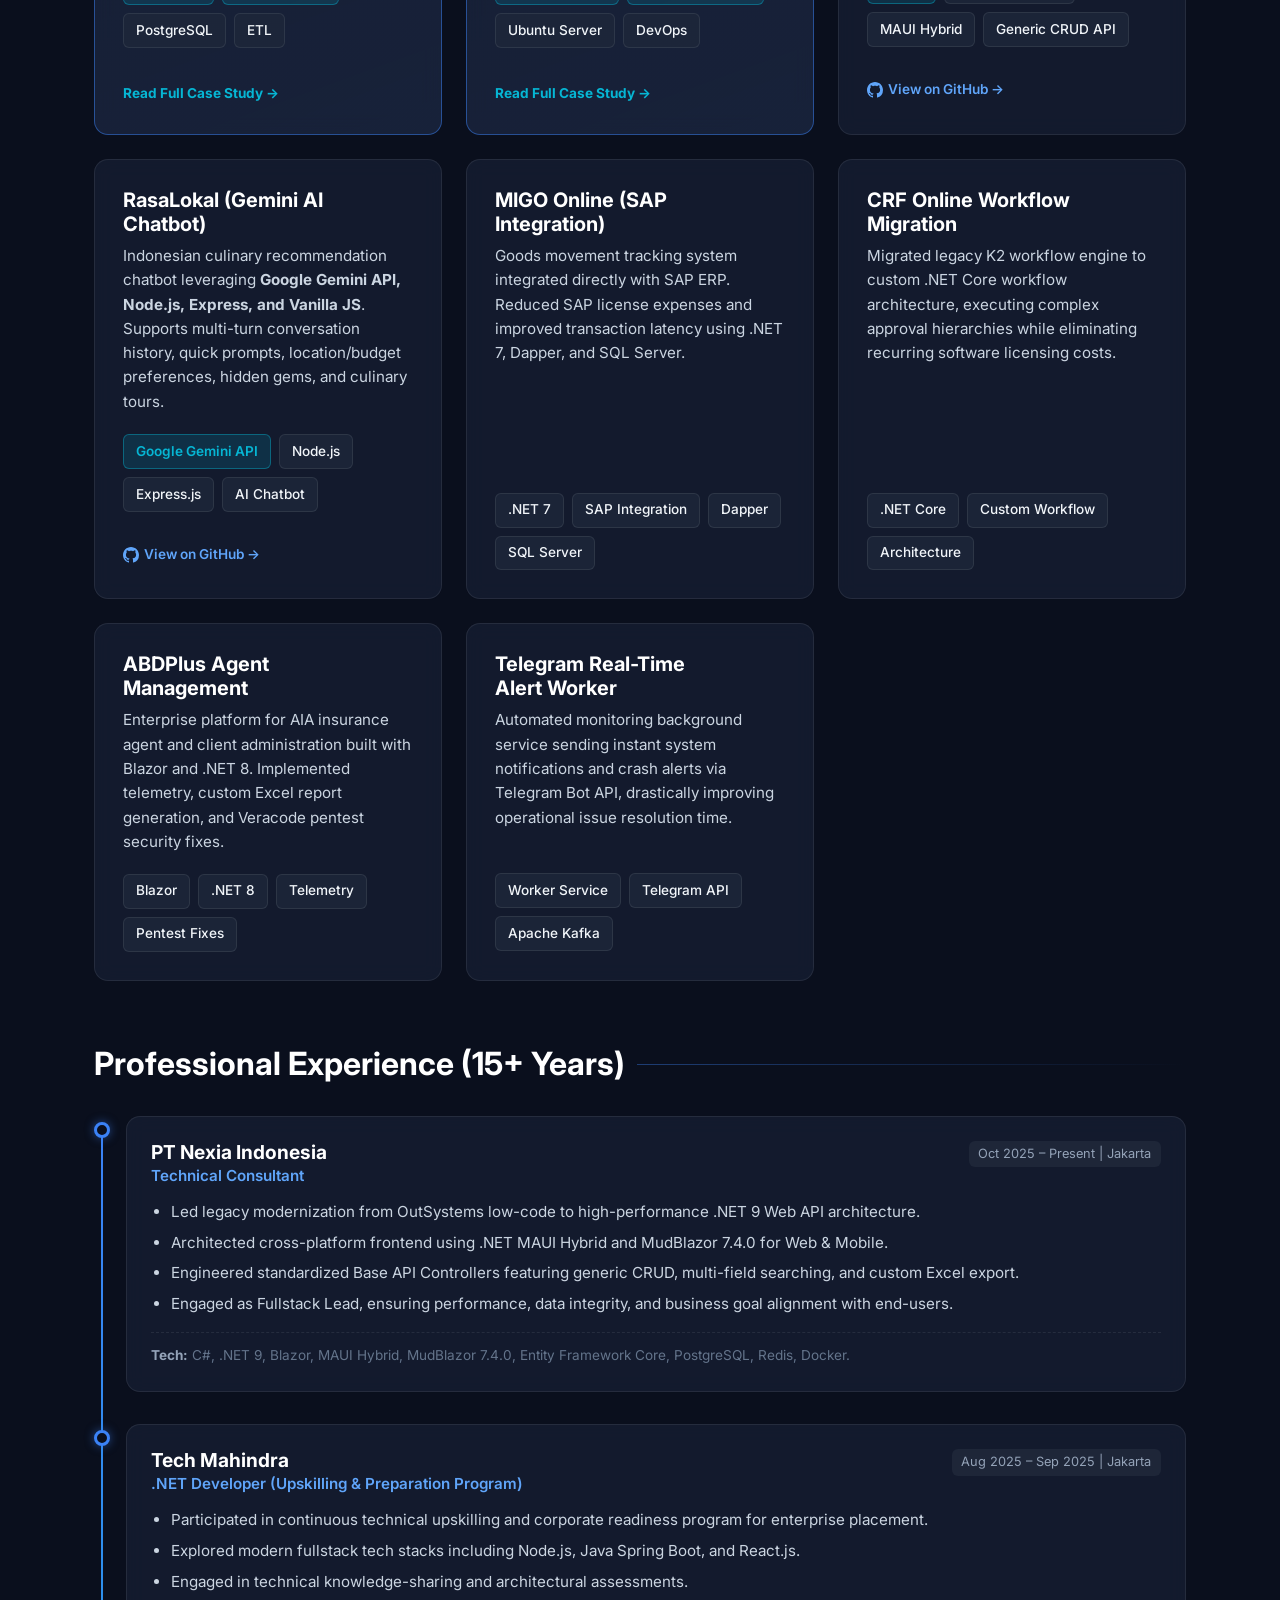
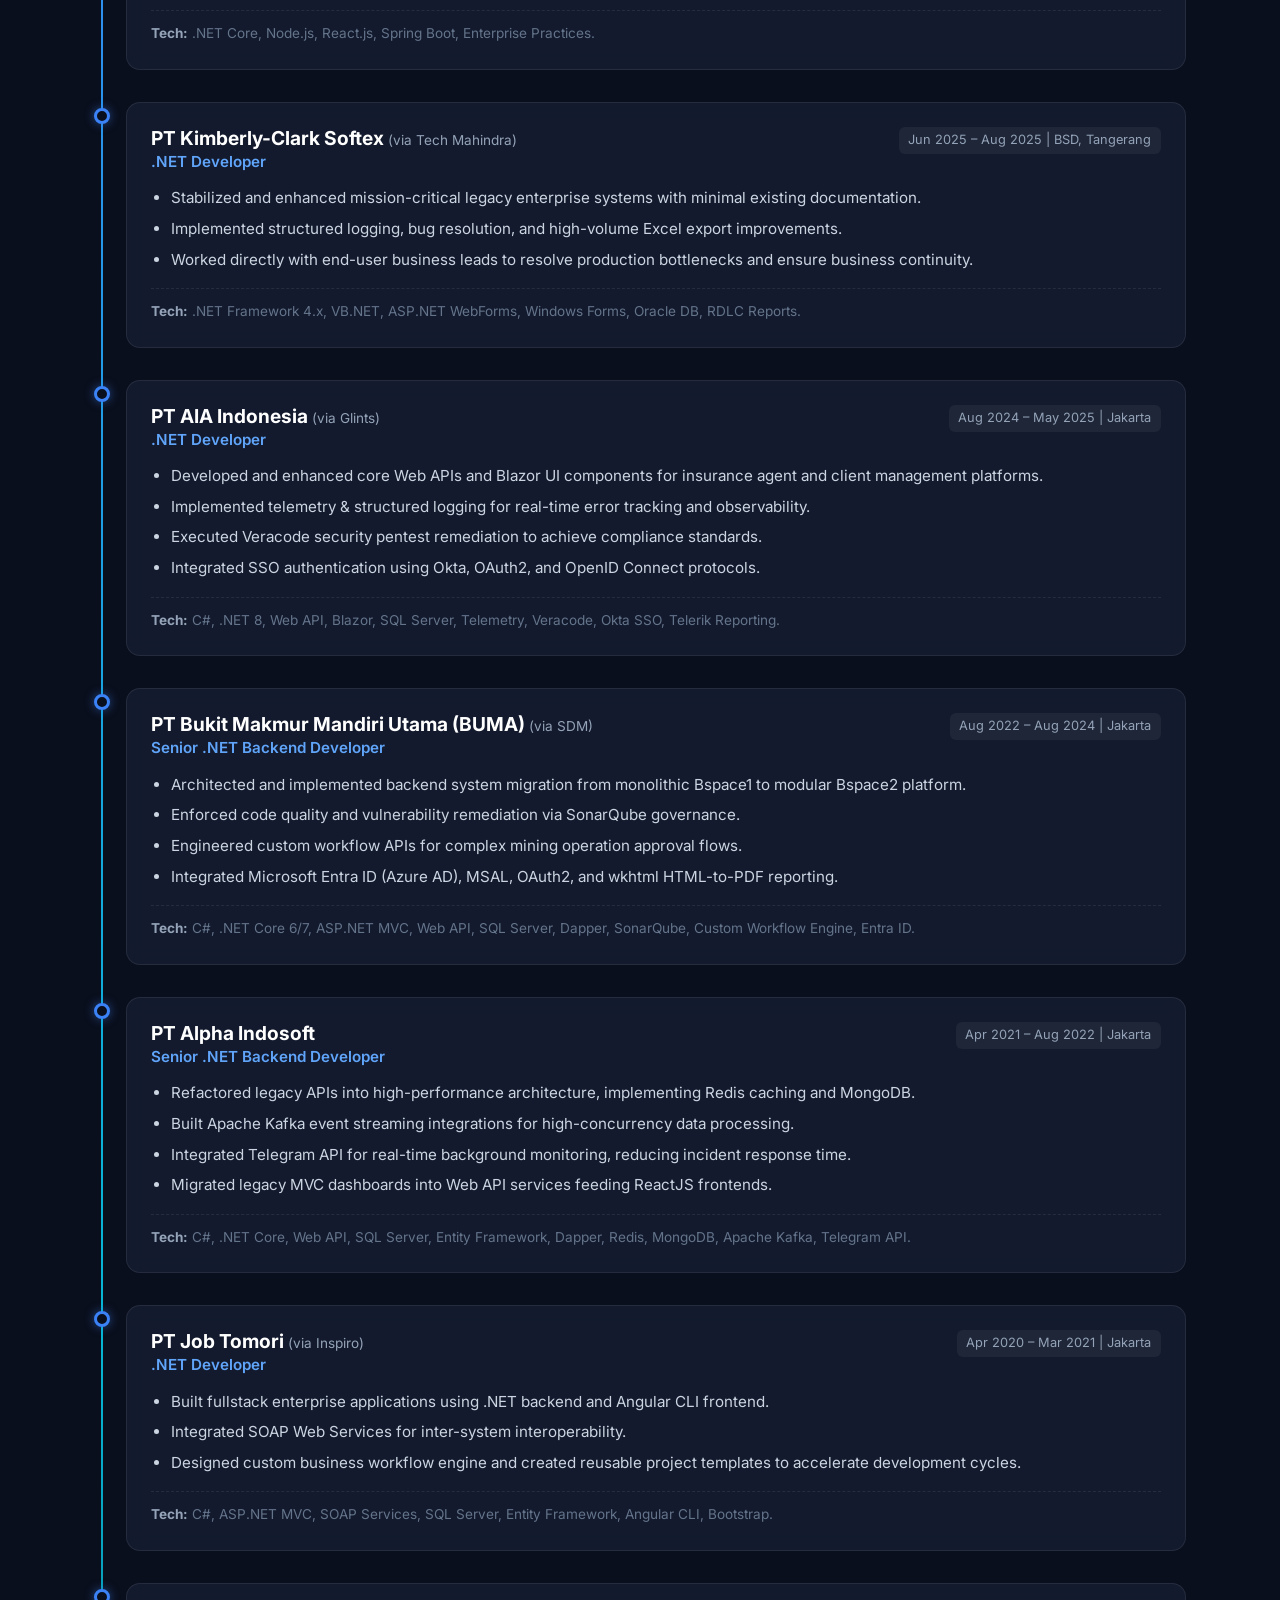
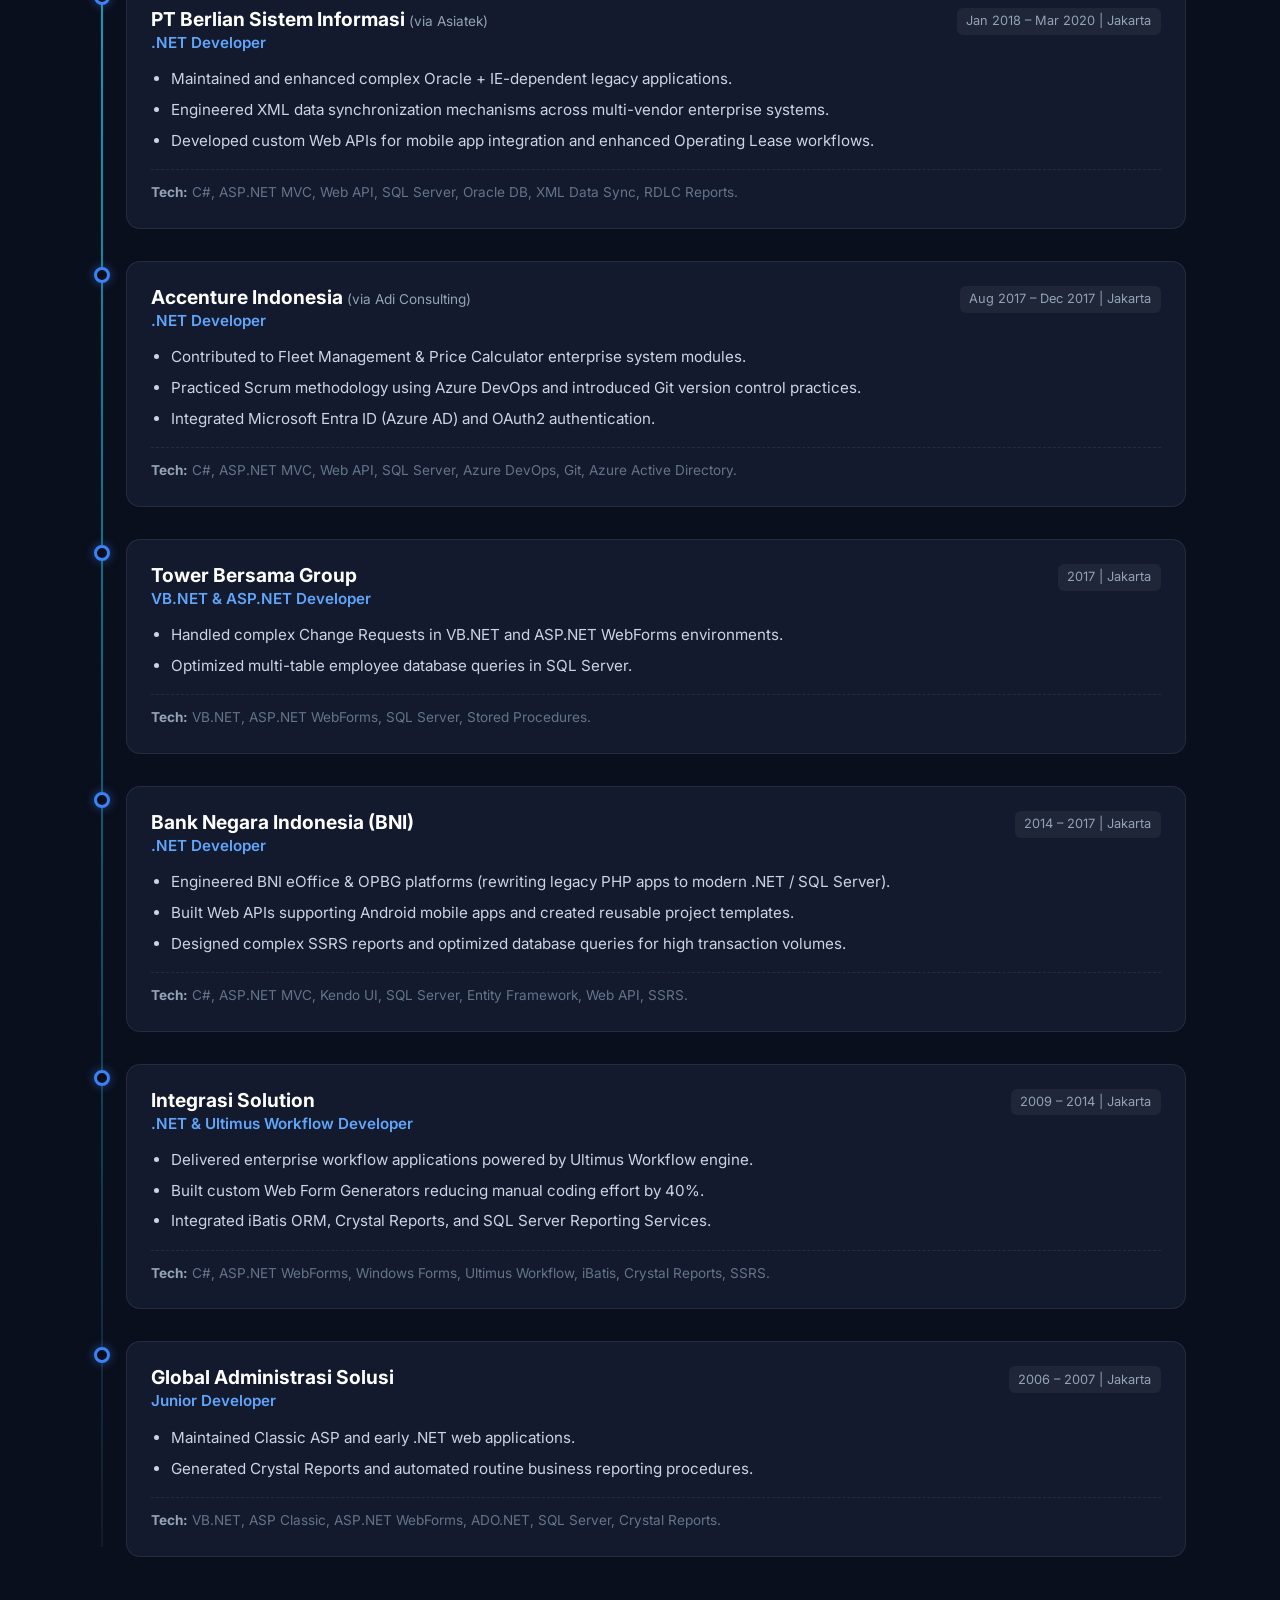
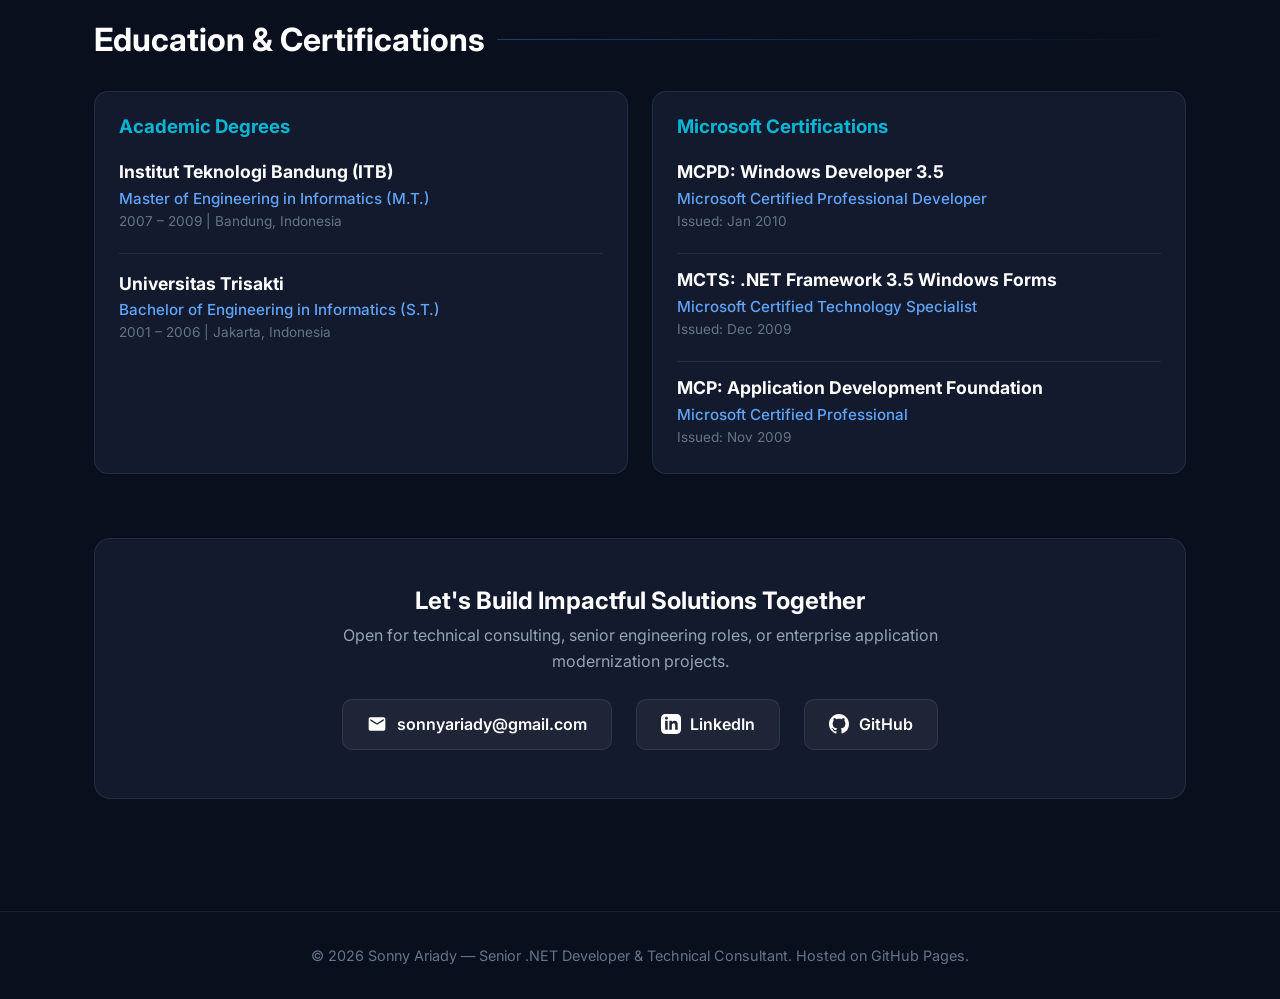
==== commit fdc8d792: "feat: add CV generation script, templates, and associated portfolio assets" ====
--- a/index.html
+++ b/index.html
@@ -216,6 +216,27 @@
             <a href="https://github.com/sonnyariady/TukangSayurOnline" target="_blank" rel="noopener" class="project-link" style="font-size: 0.85rem; color: var(--text-muted);">
               <svg width="14" height="14" fill="currentColor" viewBox="0 0 24 24" style="vertical-align: middle; margin-right: 2px;"><path d="M12 0C5.37 0 0 5.37 0 12c0 5.31 3.435 9.795 8.205 11.385.6.105.825-.255.825-.57 0-.285-.015-1.23-.015-2.235-3.015.555-3.795-.735-4.035-1.41-.135-.345-.72-1.41-1.23-1.695-.42-.225-1.02-.78-.015-.795.945-.015 1.62.87 1.845 1.23 1.08 1.815 2.805 1.305 3.495.99.105-.78.42-1.305.765-1.605-2.67-.3-5.46-1.335-5.46-5.925 0-1.305.465-2.385 1.23-3.225-.12-.3-.54-1.53.12-3.18 0 0 1.005-.315 3.3 1.23.96-.27 1.98-.405 3-.405s2.04.135 3 .405c2.295-1.56 3.3-1.23 3.3-1.23.66 1.65.24 2.88.12 3.18.765.84 1.23 1.905 1.23 3.225 0 4.605-2.805 5.625-5.475 5.925.435.375.81 1.095.81 2.22 0 1.605-.015 2.895-.015 3.3 0 .315.225.69.825.57A12.02 12.02 0 0024 12c0-6.63-5.37-12-12-12z"/></svg>
               GitHub
+            </a>
+          </div>
+        </div>
+
+        <!-- Project: TukangRoti (Sonny Bakery POS & Management System) Case Study -->
+        <div class="project-card featured" data-category="ai" style="border-color: rgba(245, 158, 11, 0.4);">
+          <span class="badge-featured" style="background: linear-gradient(135deg, #f59e0b 0%, #ef4444 100%);">Featured Case Study</span>
+          <h3>TukangRoti (Sonny Bakery POS)</h3>
+          <p class="project-desc">
+            Fullstack bakery production, inventory, POS cashier, and order management system built with <strong>React 19, TypeScript, Vite, Node.js &amp; Express, Prisma ORM, and PostgreSQL</strong>. Features Interactive Setup Wizard, Role-Based Access Control, Thermal Receipt Printing, Near-Expired Warnings, and Real-time Inventory.
+          </p>
+          <div class="tag-cloud" style="margin-bottom: 1rem;">
+            <span class="tag highlight" style="background: rgba(245, 158, 11, 0.2); color: #fbbf24; border-color: rgba(245, 158, 11, 0.4);">React 19 &amp; Vite</span>
+            <span class="tag highlight" style="background: rgba(245, 158, 11, 0.2); color: #fbbf24; border-color: rgba(245, 158, 11, 0.4);">Node.js &amp; Express</span>
+            <span class="tag">Prisma &amp; PostgreSQL</span>
+            <span class="tag">POS Kasir &amp; Thermal Receipt</span>
+            <span class="tag highlight">Bilingual (ID/EN)</span>
+          </div>
+          <div class="project-footer" style="display: flex; justify-content: space-between; align-items: center; gap: 8px;">
+            <a href="tukang-roti.html" class="project-link" style="color: #fbbf24; font-weight: 700;">
+              Read Full Showcase &rarr;
             </a>
           </div>
         </div>
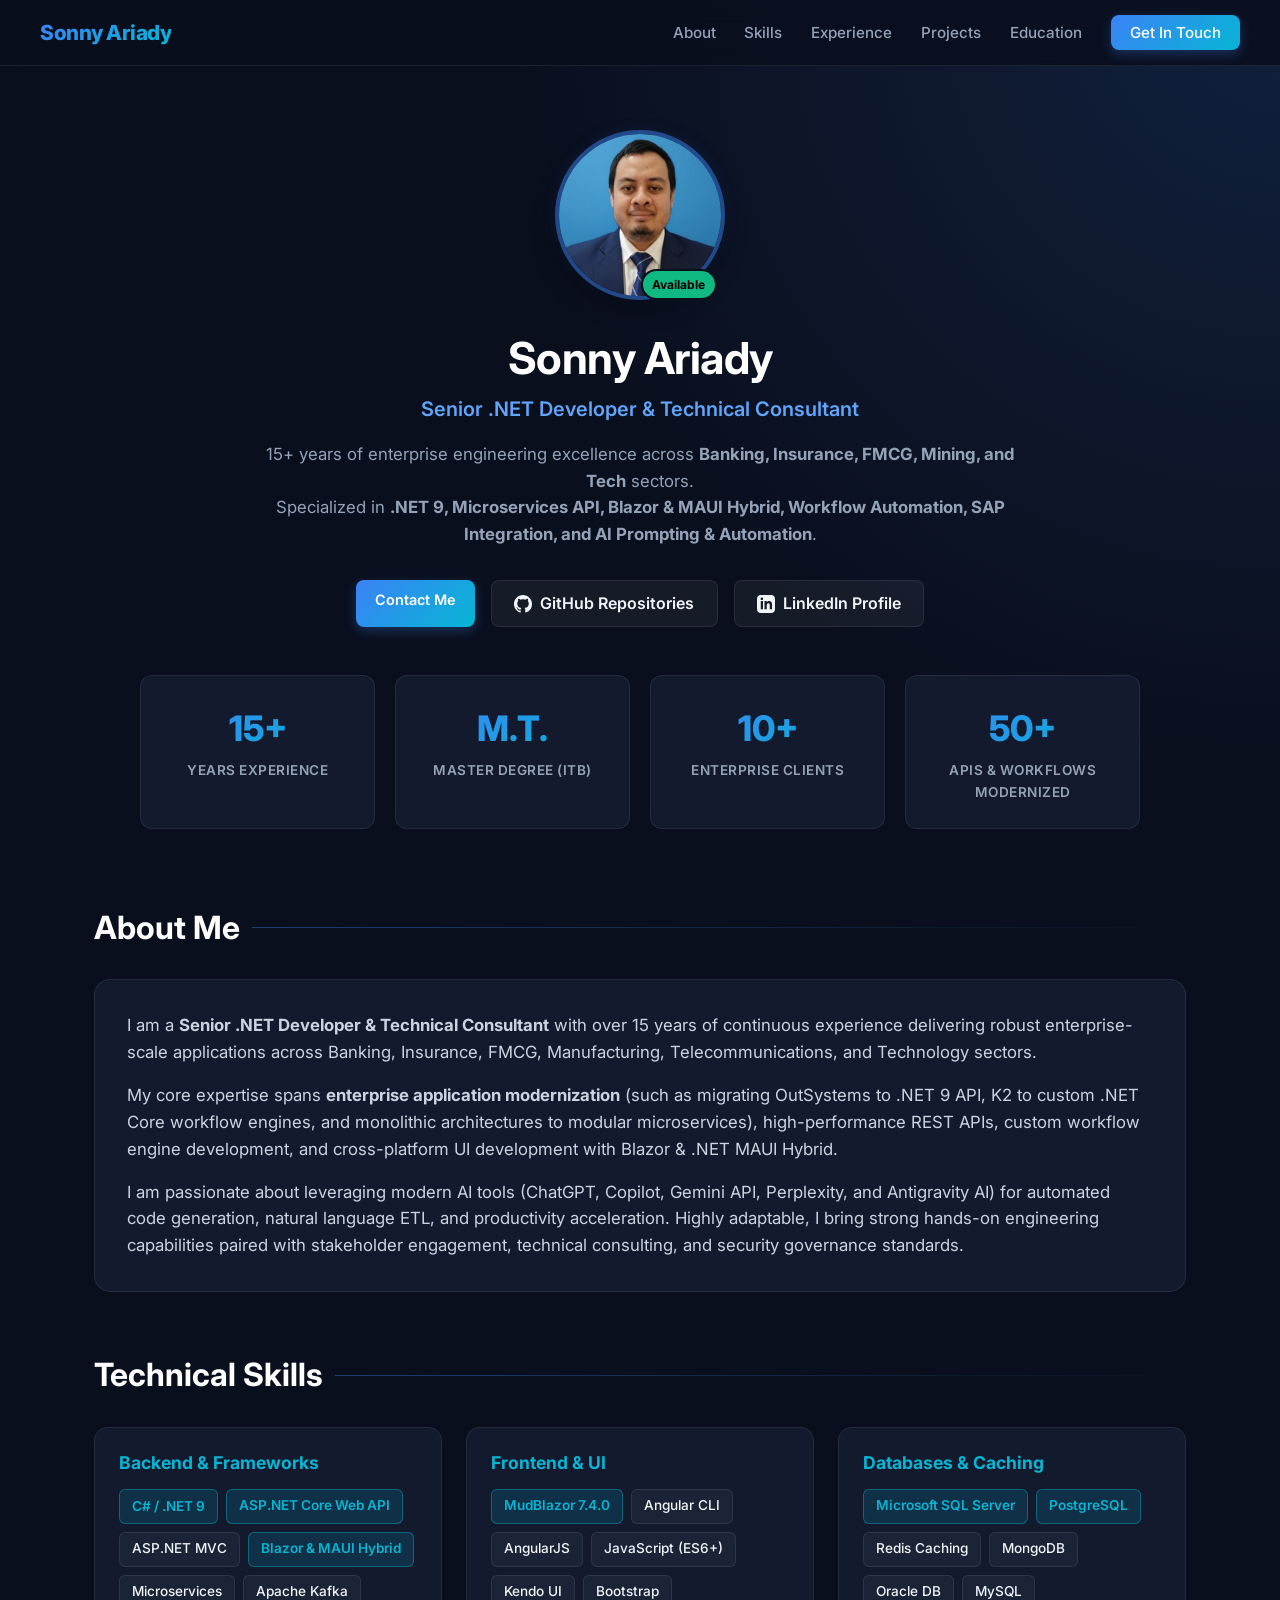
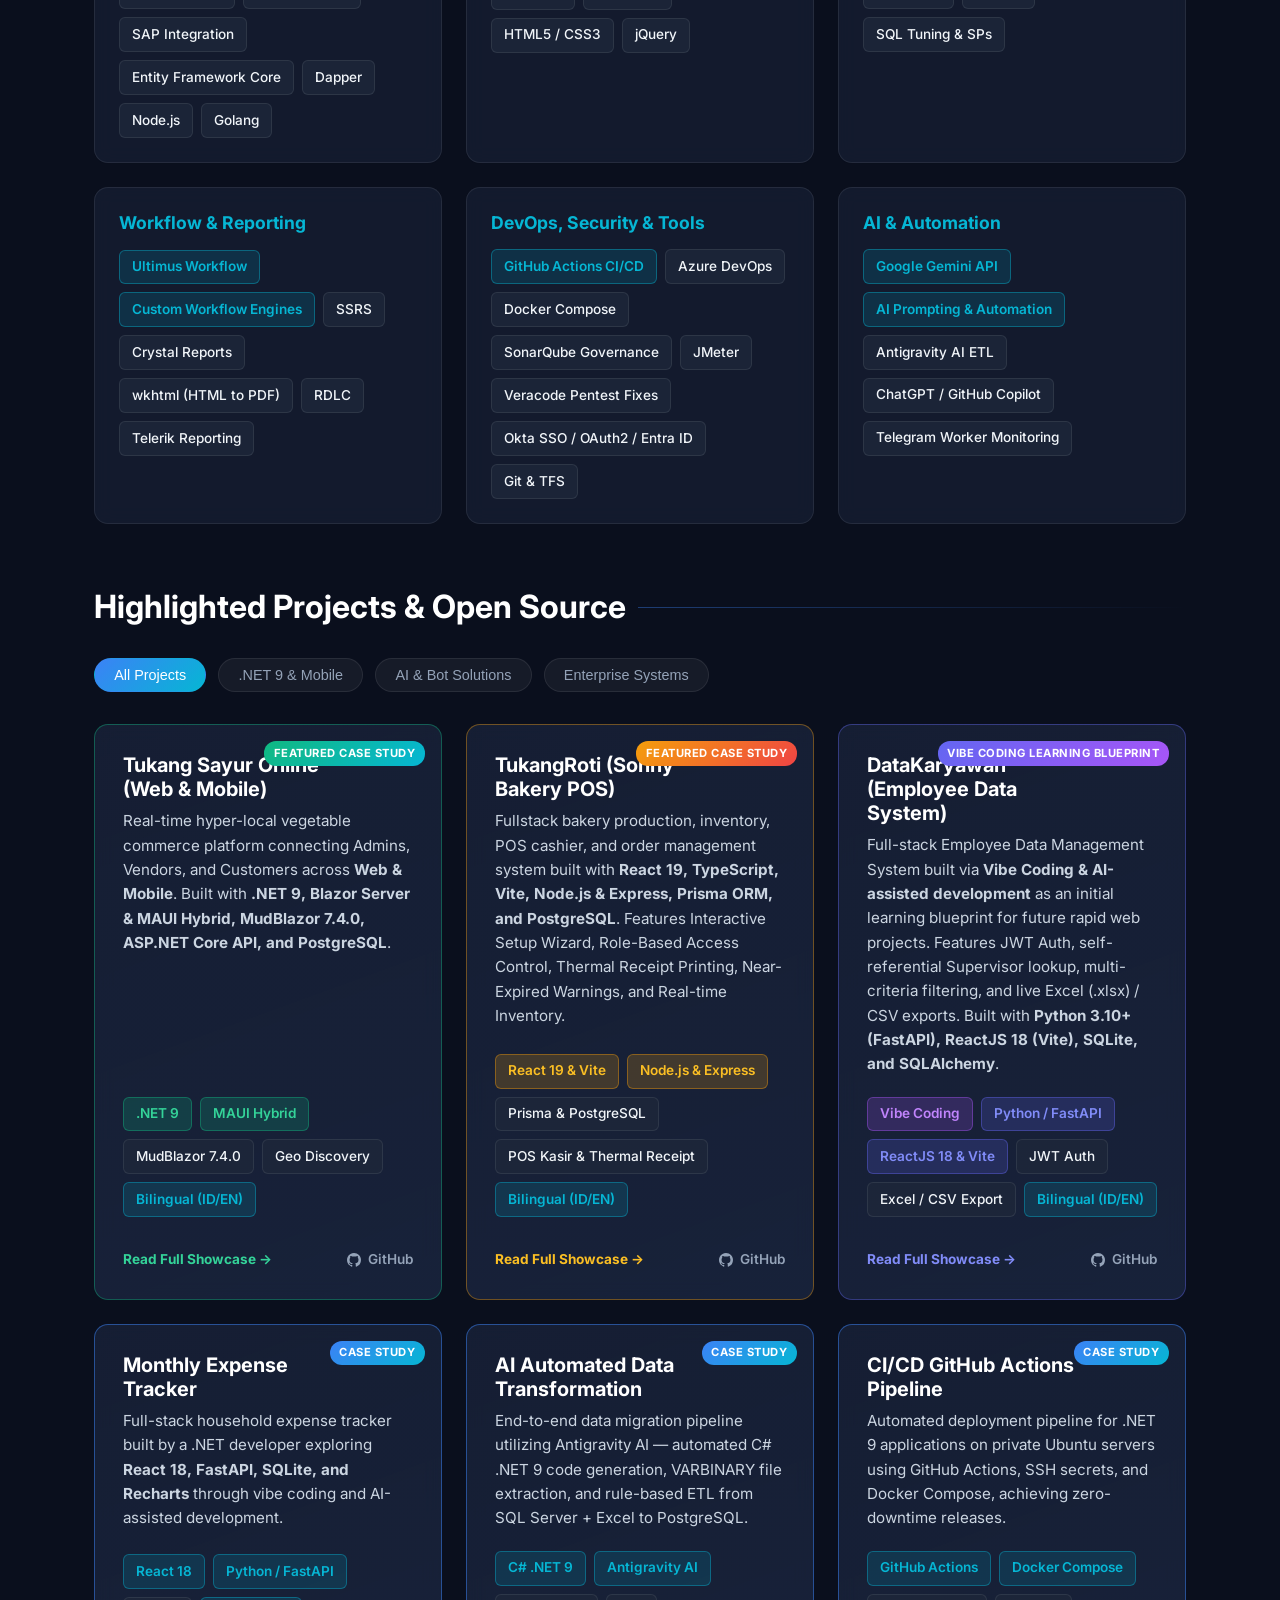
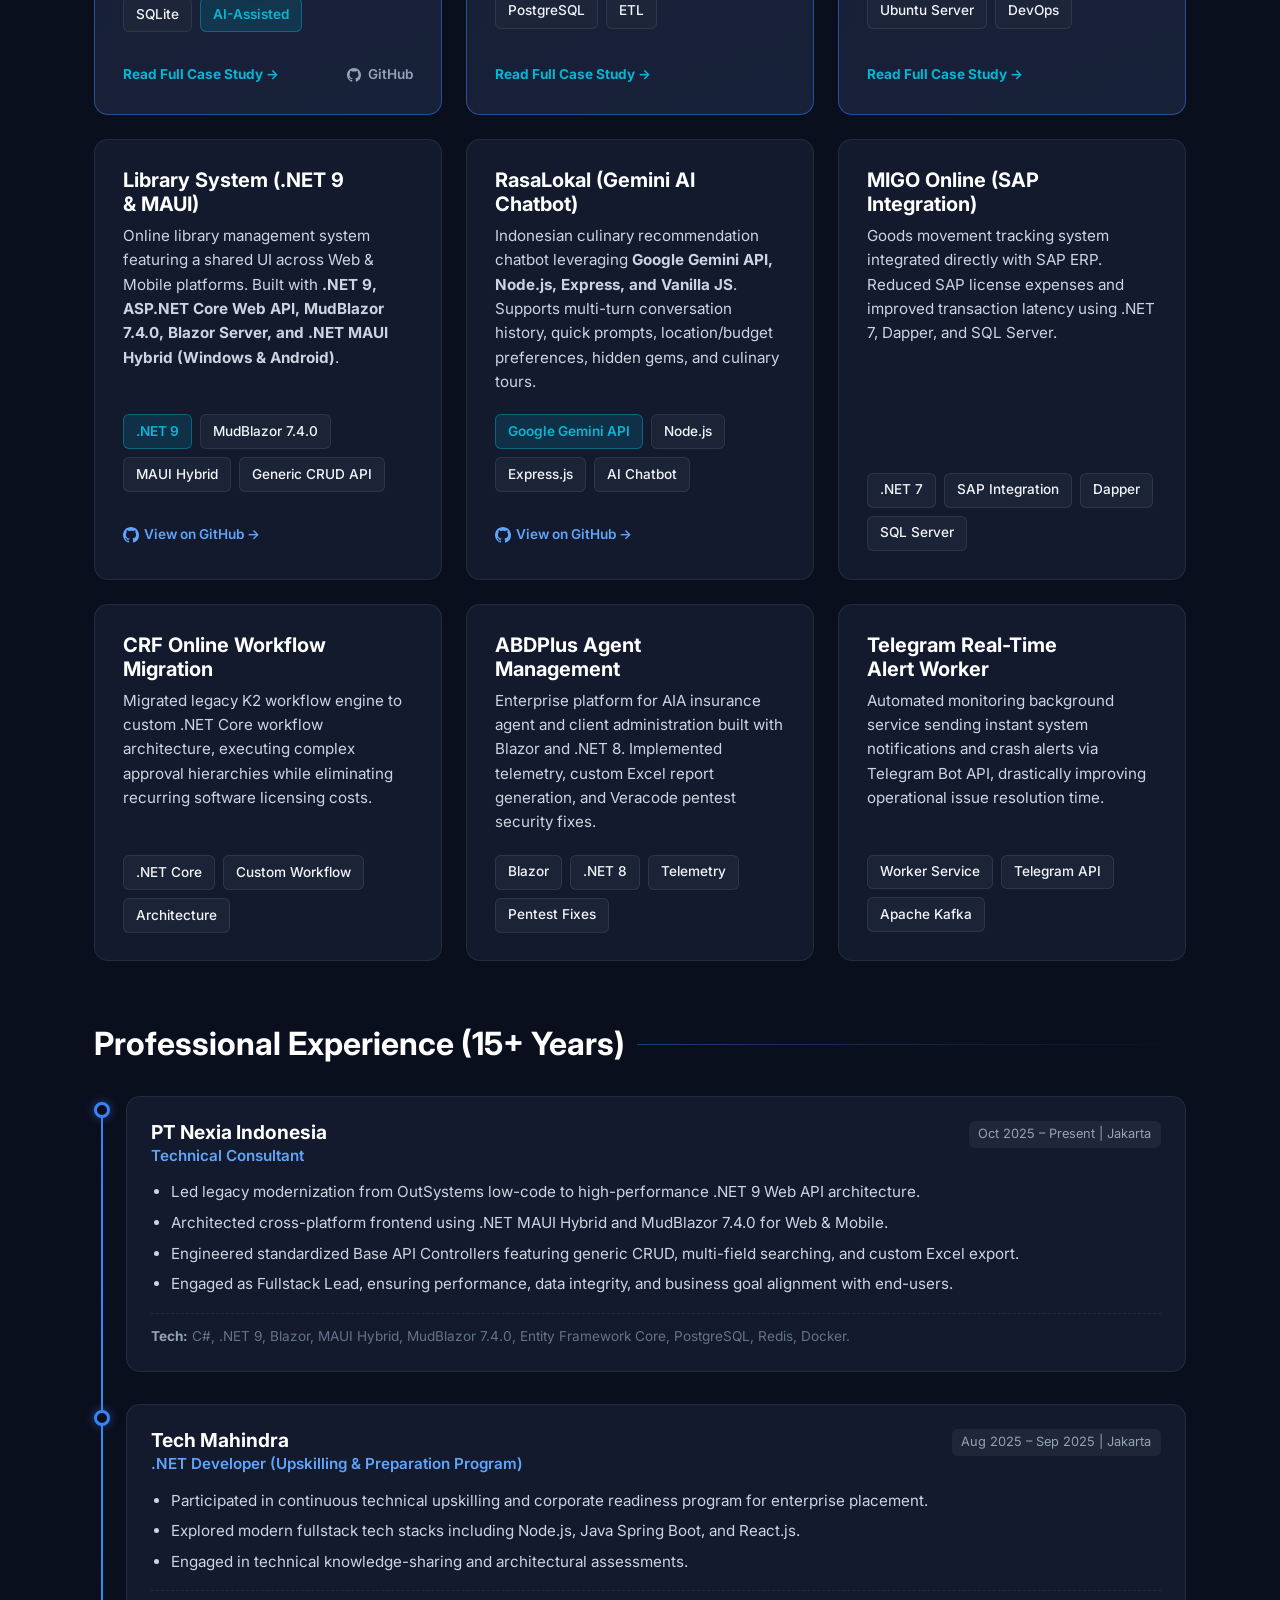
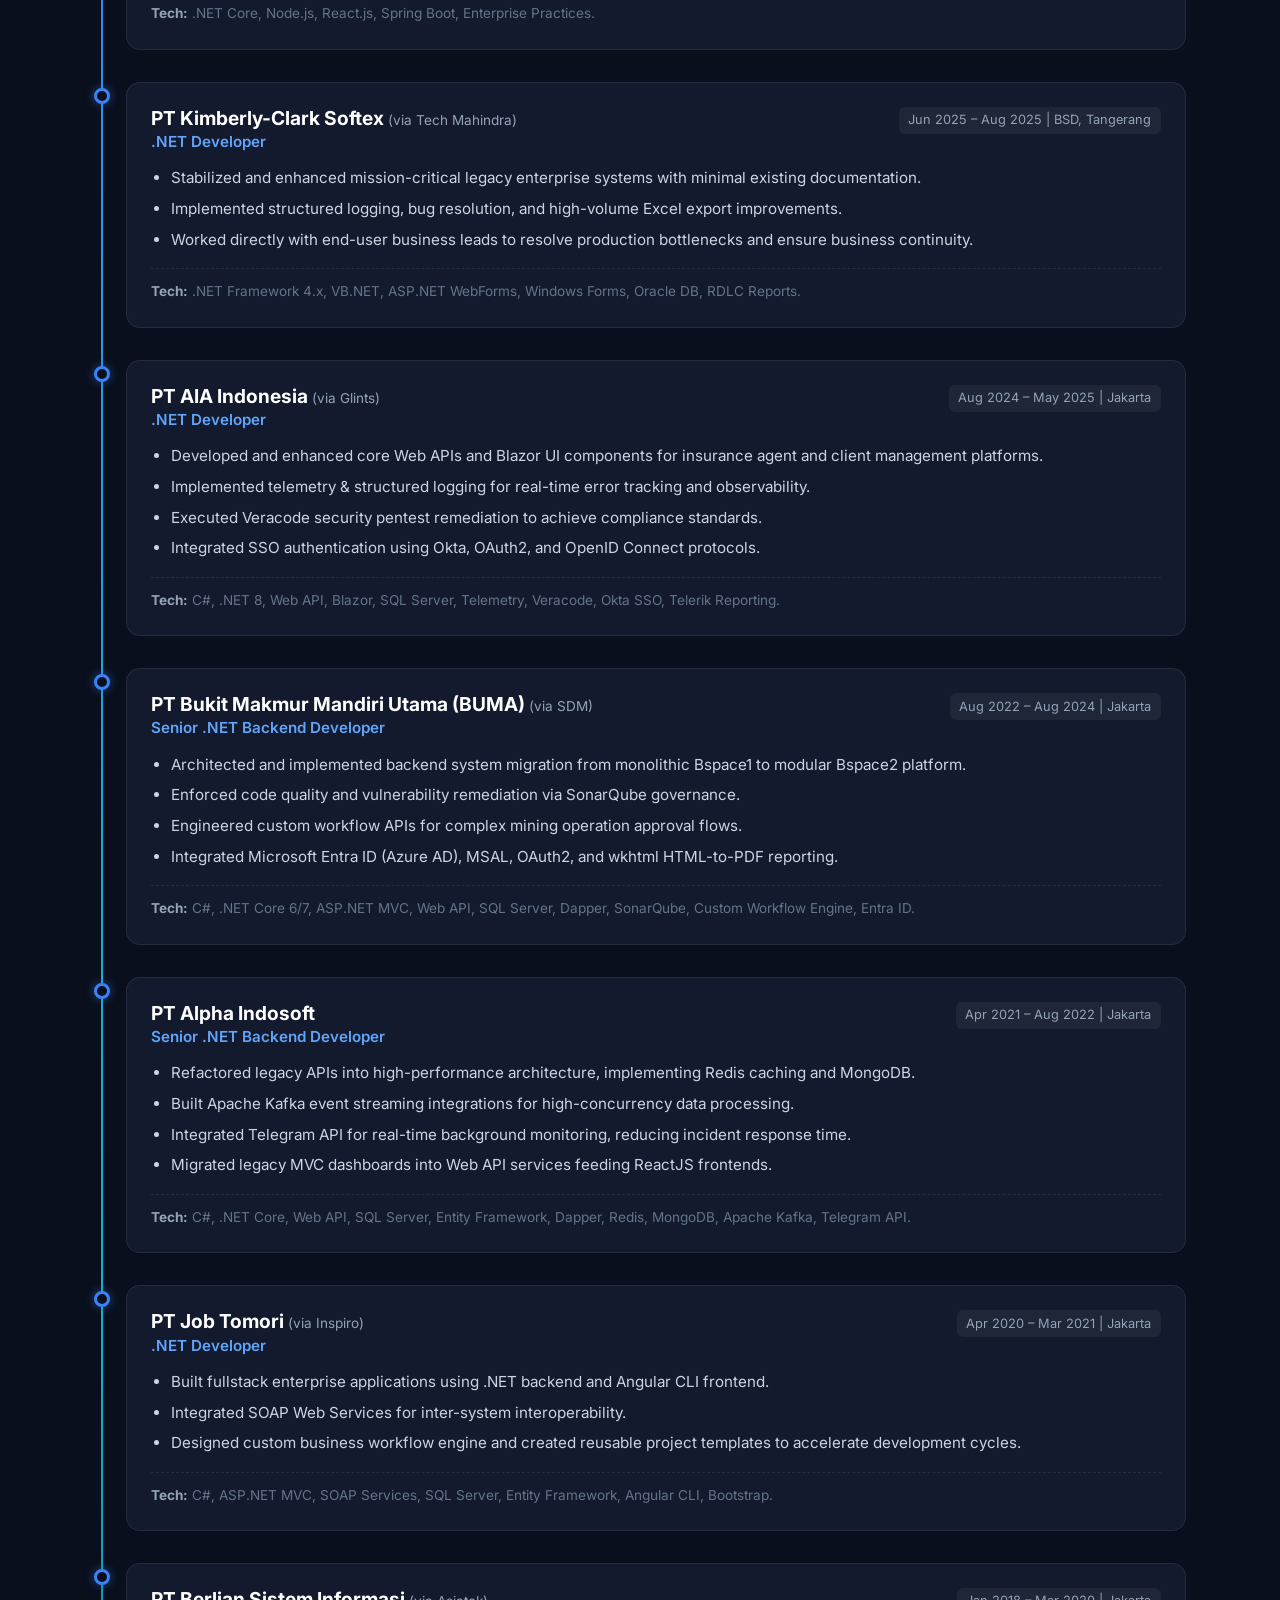
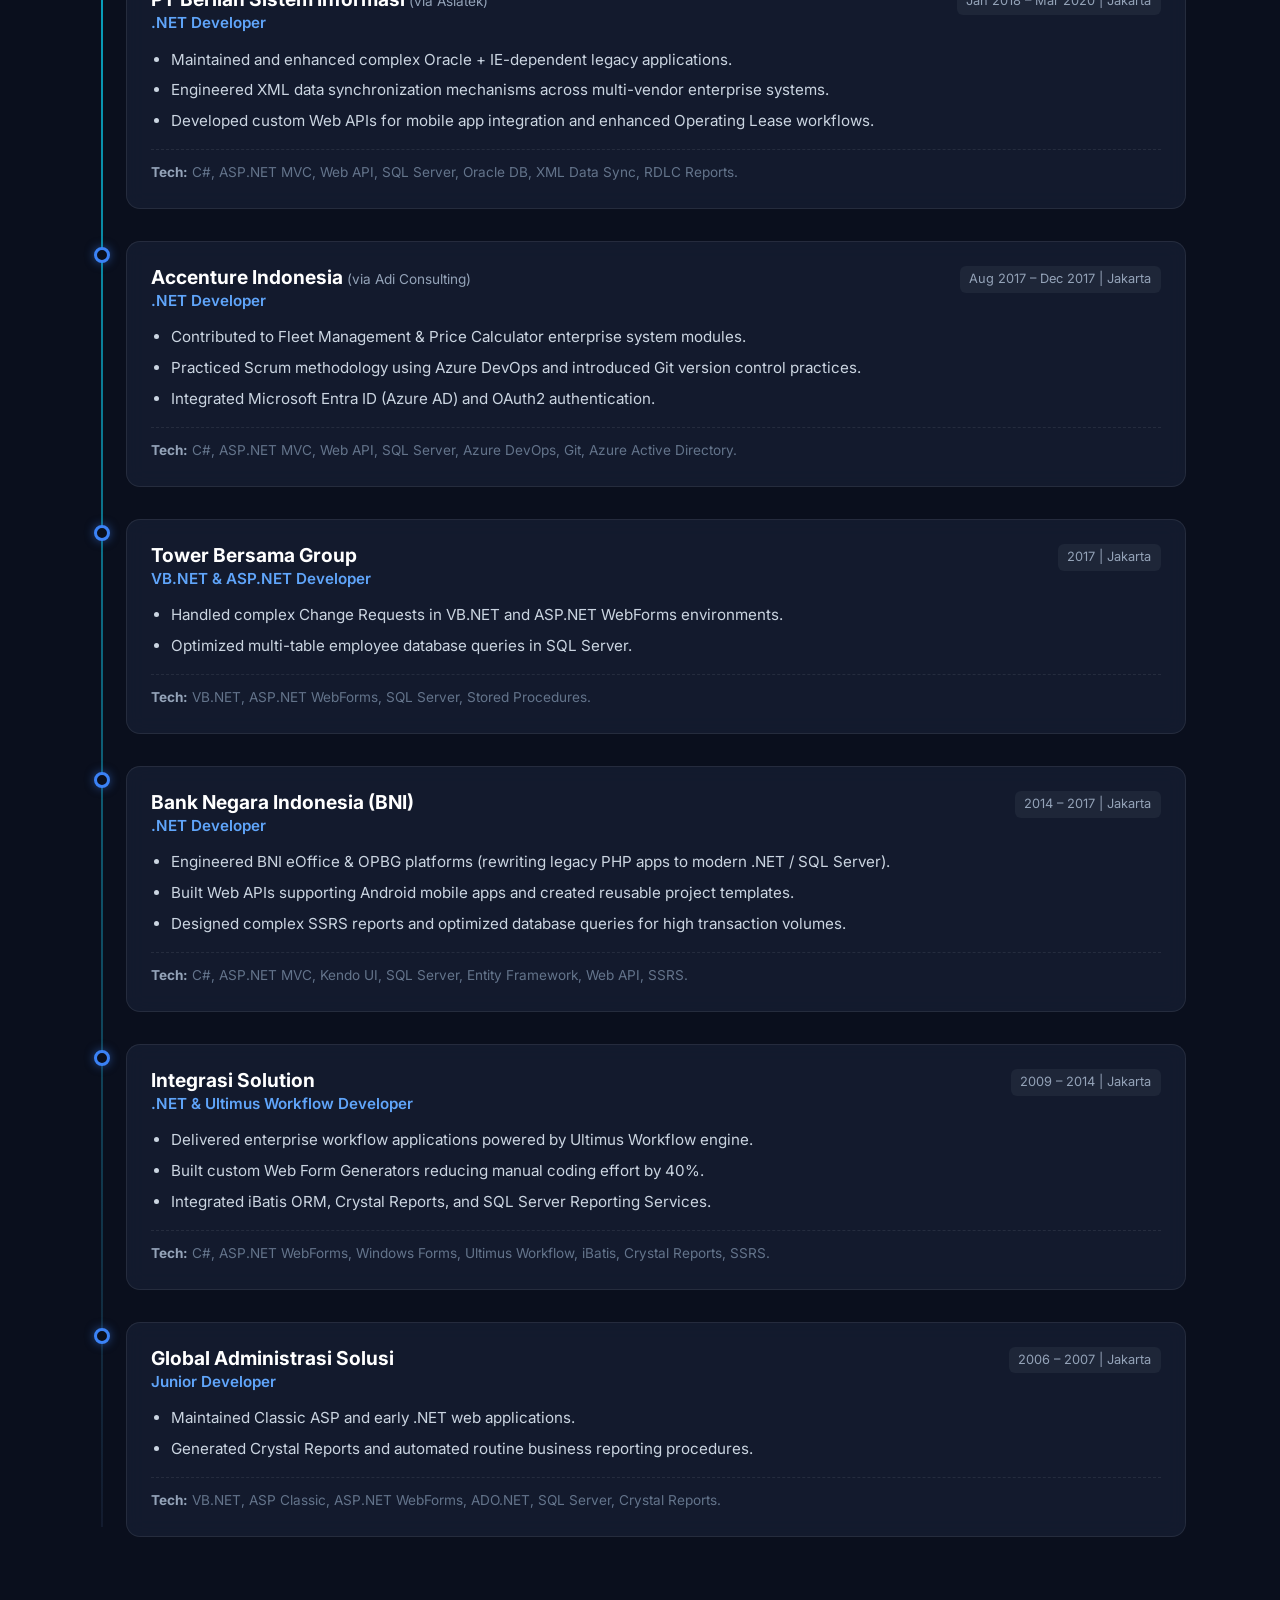
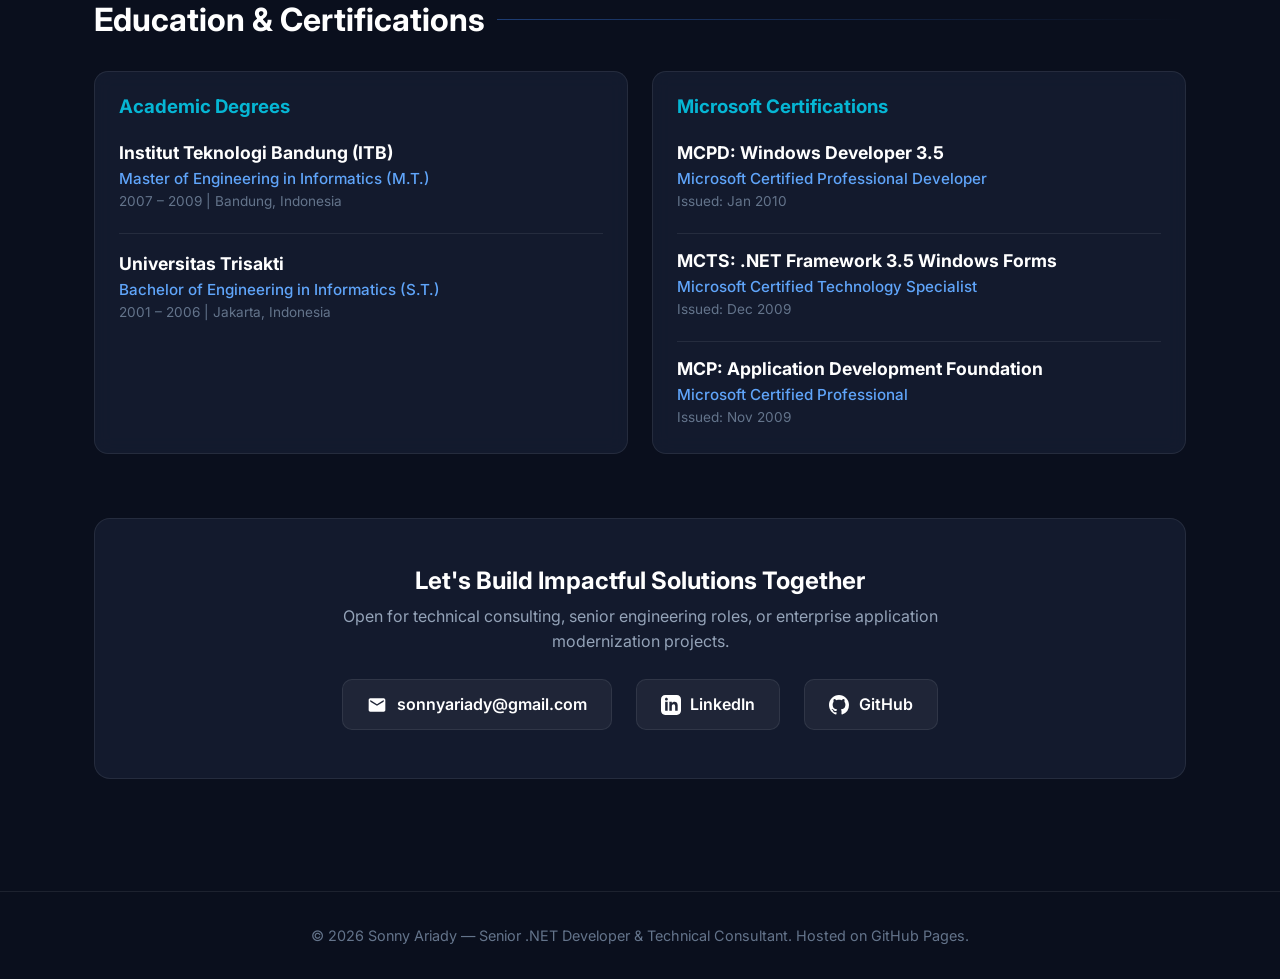
==== commit ad68fdd4: "feat: add DataKaryawan case study, organize resume files, and update PDF generation script" ====
--- a/index.html
+++ b/index.html
@@ -238,6 +238,36 @@
             <a href="tukang-roti.html" class="project-link" style="color: #fbbf24; font-weight: 700;">
               Read Full Showcase &rarr;
             </a>
+            <a href="https://github.com/sonnyariady/TukangRoti" target="_blank" rel="noopener" class="project-link" style="font-size: 0.85rem; color: var(--text-muted);">
+              <svg width="14" height="14" fill="currentColor" viewBox="0 0 24 24" style="vertical-align: middle; margin-right: 2px;"><path d="M12 0C5.37 0 0 5.37 0 12c0 5.31 3.435 9.795 8.205 11.385.6.105.825-.255.825-.57 0-.285-.015-1.23-.015-2.235-3.015.555-3.795-.735-4.035-1.41-.135-.345-.72-1.41-1.23-1.695-.42-.225-1.02-.78-.015-.795.945-.015 1.62.87 1.845 1.23 1.08 1.815 2.805 1.305 3.495.99.105-.78.42-1.305.765-1.605-2.67-.3-5.46-1.335-5.46-5.925 0-1.305.465-2.385 1.23-3.225-.12-.3-.54-1.53.12-3.18 0 0 1.005-.315 3.3 1.23.96-.27 1.98-.405 3-.405s2.04.135 3 .405c2.295-1.56 3.3-1.23 3.3-1.23.66 1.65.24 2.88.12 3.18.765.84 1.23 1.905 1.23 3.225 0 4.605-2.805 5.625-5.475 5.925.435.375.81 1.095.81 2.22 0 1.605-.015 2.895-.015 3.3 0 .315.225.69.825.57A12.02 12.02 0 0024 12c0-6.63-5.37-12-12-12z"/></svg>
+              GitHub
+            </a>
+          </div>
+        </div>
+
+        <!-- Project: DataKaryawan (Sistem Manajemen Data Karyawan) Case Study -->
+        <div class="project-card featured" data-category="enterprise" style="border-color: rgba(99, 102, 241, 0.4);">
+          <span class="badge-featured" style="background: linear-gradient(135deg, #6366f1 0%, #a855f7 100%);">Vibe Coding Learning Blueprint</span>
+          <h3>DataKaryawan (Employee Data System)</h3>
+          <p class="project-desc">
+            Full-stack Employee Data Management System built via <strong>Vibe Coding &amp; AI-assisted development</strong> as an initial learning blueprint for future rapid web projects. Features JWT Auth, self-referential Supervisor lookup, multi-criteria filtering, and live Excel (.xlsx) / CSV exports. Built with <strong>Python 3.10+ (FastAPI), ReactJS 18 (Vite), SQLite, and SQLAlchemy</strong>.
+          </p>
+          <div class="tag-cloud" style="margin-bottom: 1rem;">
+            <span class="tag highlight" style="background: rgba(168, 85, 247, 0.2); color: #c084fc; border-color: rgba(168, 85, 247, 0.4);">Vibe Coding</span>
+            <span class="tag highlight" style="background: rgba(99, 102, 241, 0.2); color: #818cf8; border-color: rgba(99, 102, 241, 0.4);">Python / FastAPI</span>
+            <span class="tag highlight" style="background: rgba(99, 102, 241, 0.2); color: #818cf8; border-color: rgba(99, 102, 241, 0.4);">ReactJS 18 &amp; Vite</span>
+            <span class="tag">JWT Auth</span>
+            <span class="tag">Excel / CSV Export</span>
+            <span class="tag highlight">Bilingual (ID/EN)</span>
+          </div>
+          <div class="project-footer" style="display: flex; justify-content: space-between; align-items: center; gap: 8px;">
+            <a href="data-karyawan.html" class="project-link" style="color: #818cf8; font-weight: 700;">
+              Read Full Showcase &rarr;
+            </a>
+            <a href="https://github.com/sonnyariady/fastapi-react-employee-crud" target="_blank" rel="noopener" class="project-link" style="font-size: 0.85rem; color: var(--text-muted);">
+              <svg width="14" height="14" fill="currentColor" viewBox="0 0 24 24" style="vertical-align: middle; margin-right: 2px;"><path d="M12 0C5.37 0 0 5.37 0 12c0 5.31 3.435 9.795 8.205 11.385.6.105.825-.255.825-.57 0-.285-.015-1.23-.015-2.235-3.015.555-3.795-.735-4.035-1.41-.135-.345-.72-1.41-1.23-1.695-.42-.225-1.02-.78-.015-.795.945-.015 1.62.87 1.845 1.23 1.08 1.815 2.805 1.305 3.495.99.105-.78.42-1.305.765-1.605-2.67-.3-5.46-1.335-5.46-5.925 0-1.305.465-2.385 1.23-3.225-.12-.3-.54-1.53.12-3.18 0 0 1.005-.315 3.3 1.23.96-.27 1.98-.405 3-.405s2.04.135 3 .405c2.295-1.56 3.3-1.23 3.3-1.23.66 1.65.24 2.88.12 3.18.765.84 1.23 1.905 1.23 3.225 0 4.605-2.805 5.625-5.475 5.925.435.375.81 1.095.81 2.22 0 1.605-.015 2.895-.015 3.3 0 .315.225.69.825.57A12.02 12.02 0 0024 12c0-6.63-5.37-12-12-12z"/></svg>
+              GitHub
+            </a>
           </div>
         </div>
 
@@ -254,9 +284,13 @@
             <span class="tag">SQLite</span>
             <span class="tag highlight">AI-Assisted</span>
           </div>
-          <div class="project-footer">
+          <div class="project-footer" style="display: flex; justify-content: space-between; align-items: center; gap: 8px;">
             <a href="expense-tracker-case-study.html" class="project-link" style="color: var(--accent-cyan); font-weight: 700;">
               Read Full Case Study &rarr;
+            </a>
+            <a href="https://github.com/sonnyariady/vibe-expense-tracker" target="_blank" rel="noopener" class="project-link" style="font-size: 0.85rem; color: var(--text-muted);">
+              <svg width="14" height="14" fill="currentColor" viewBox="0 0 24 24" style="vertical-align: middle; margin-right: 2px;"><path d="M12 0C5.37 0 0 5.37 0 12c0 5.31 3.435 9.795 8.205 11.385.6.105.825-.255.825-.57 0-.285-.015-1.23-.015-2.235-3.015.555-3.795-.735-4.035-1.41-.135-.345-.72-1.41-1.23-1.695-.42-.225-1.02-.78-.015-.795.945-.015 1.62.87 1.845 1.23 1.08 1.815 2.805 1.305 3.495.99.105-.78.42-1.305.765-1.605-2.67-.3-5.46-1.335-5.46-5.925 0-1.305.465-2.385 1.23-3.225-.12-.3-.54-1.53.12-3.18 0 0 1.005-.315 3.3 1.23.96-.27 1.98-.405 3-.405s2.04.135 3 .405c2.295-1.56 3.3-1.23 3.3-1.23.66 1.65.24 2.88.12 3.18.765.84 1.23 1.905 1.23 3.225 0 4.605-2.805 5.625-5.475 5.925.435.375.81 1.095.81 2.22 0 1.605-.015 2.895-.015 3.3 0 .315.225.69.825.57A12.02 12.02 0 0024 12c0-6.63-5.37-12-12-12z"/></svg>
+              GitHub
             </a>
           </div>
         </div>
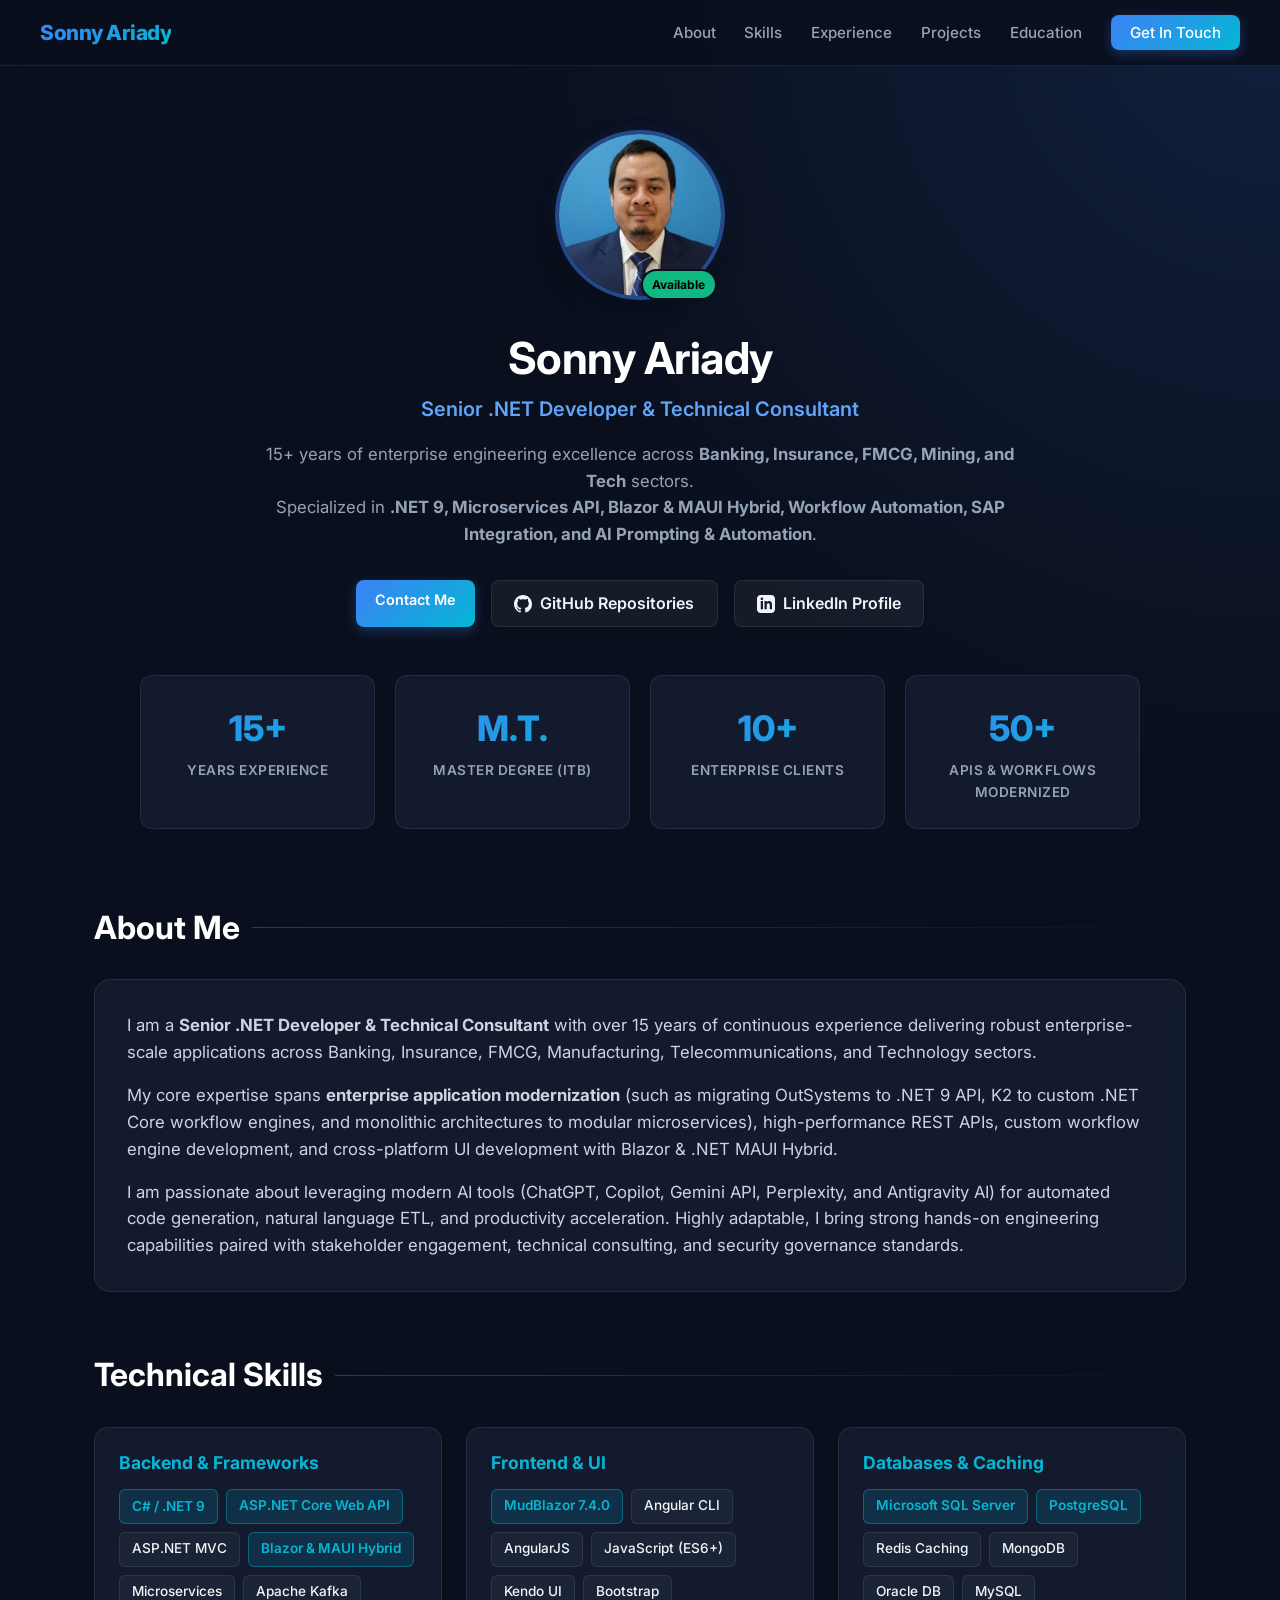
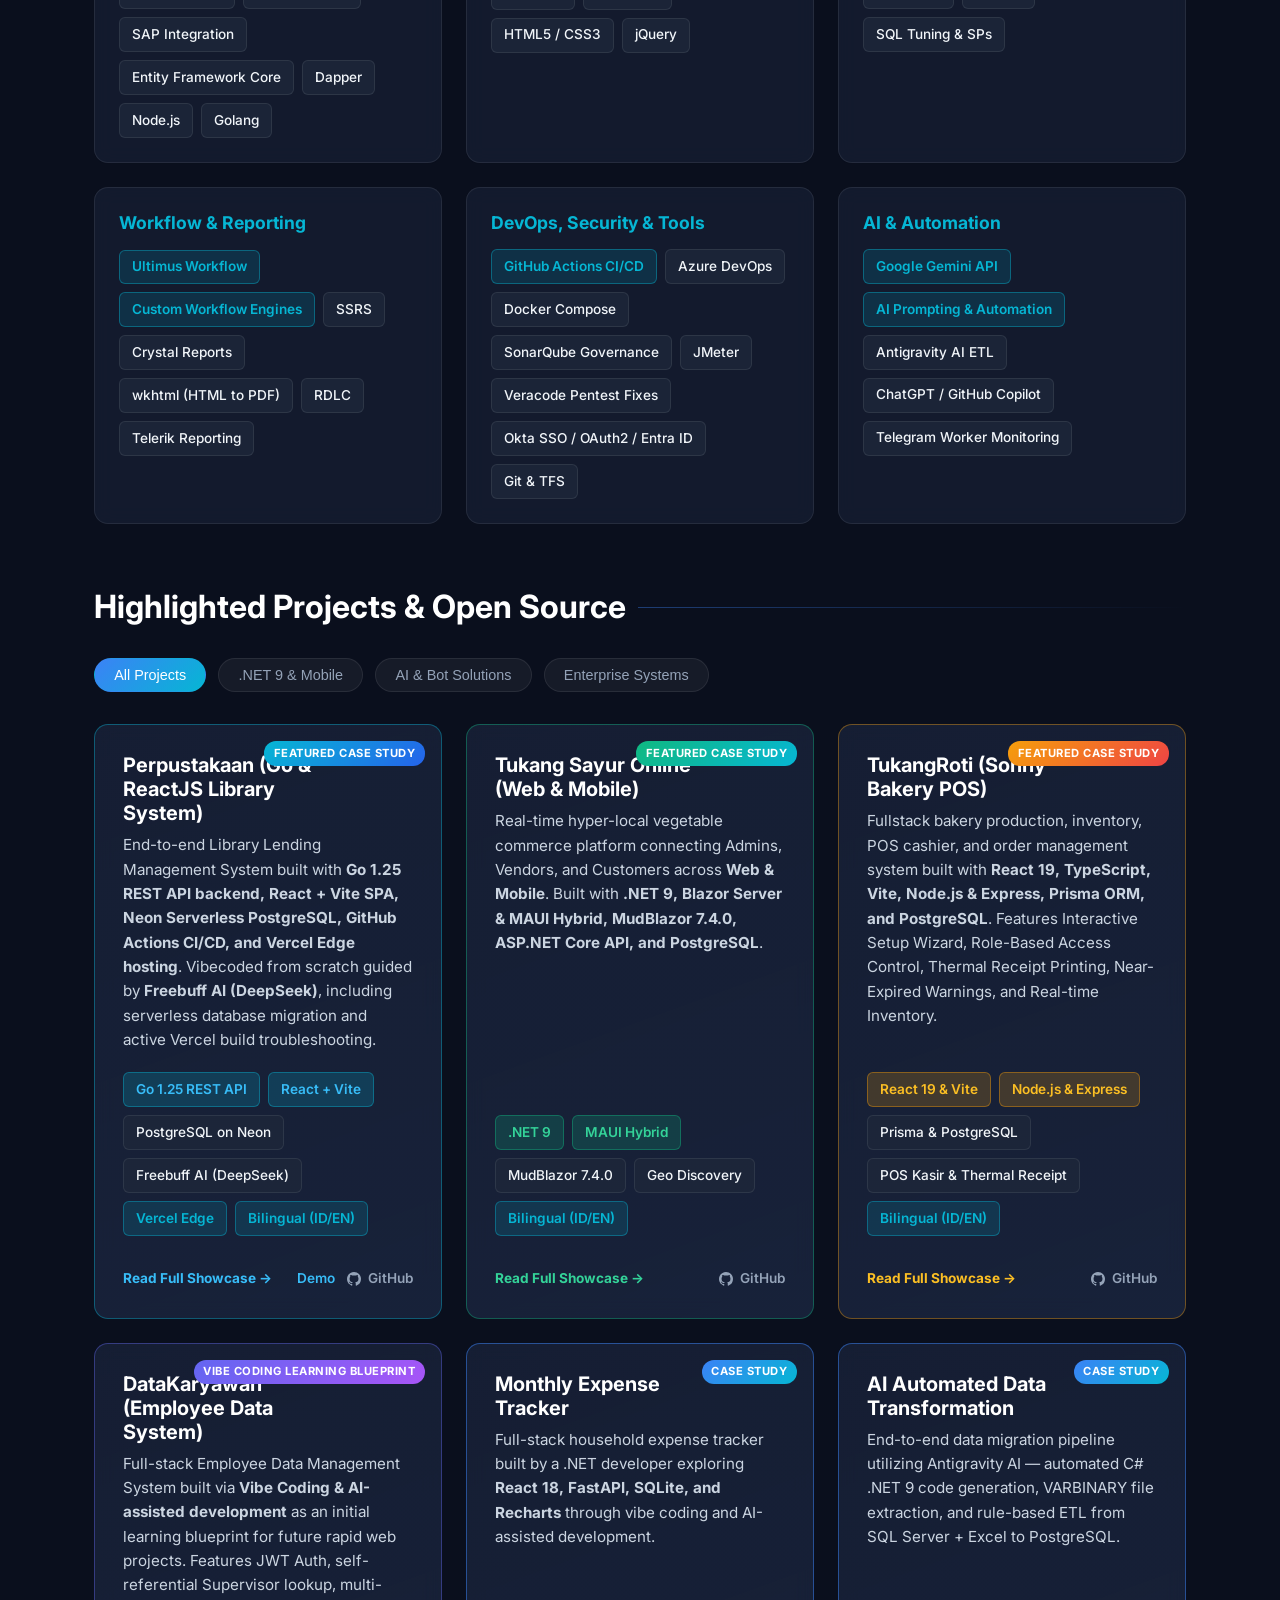
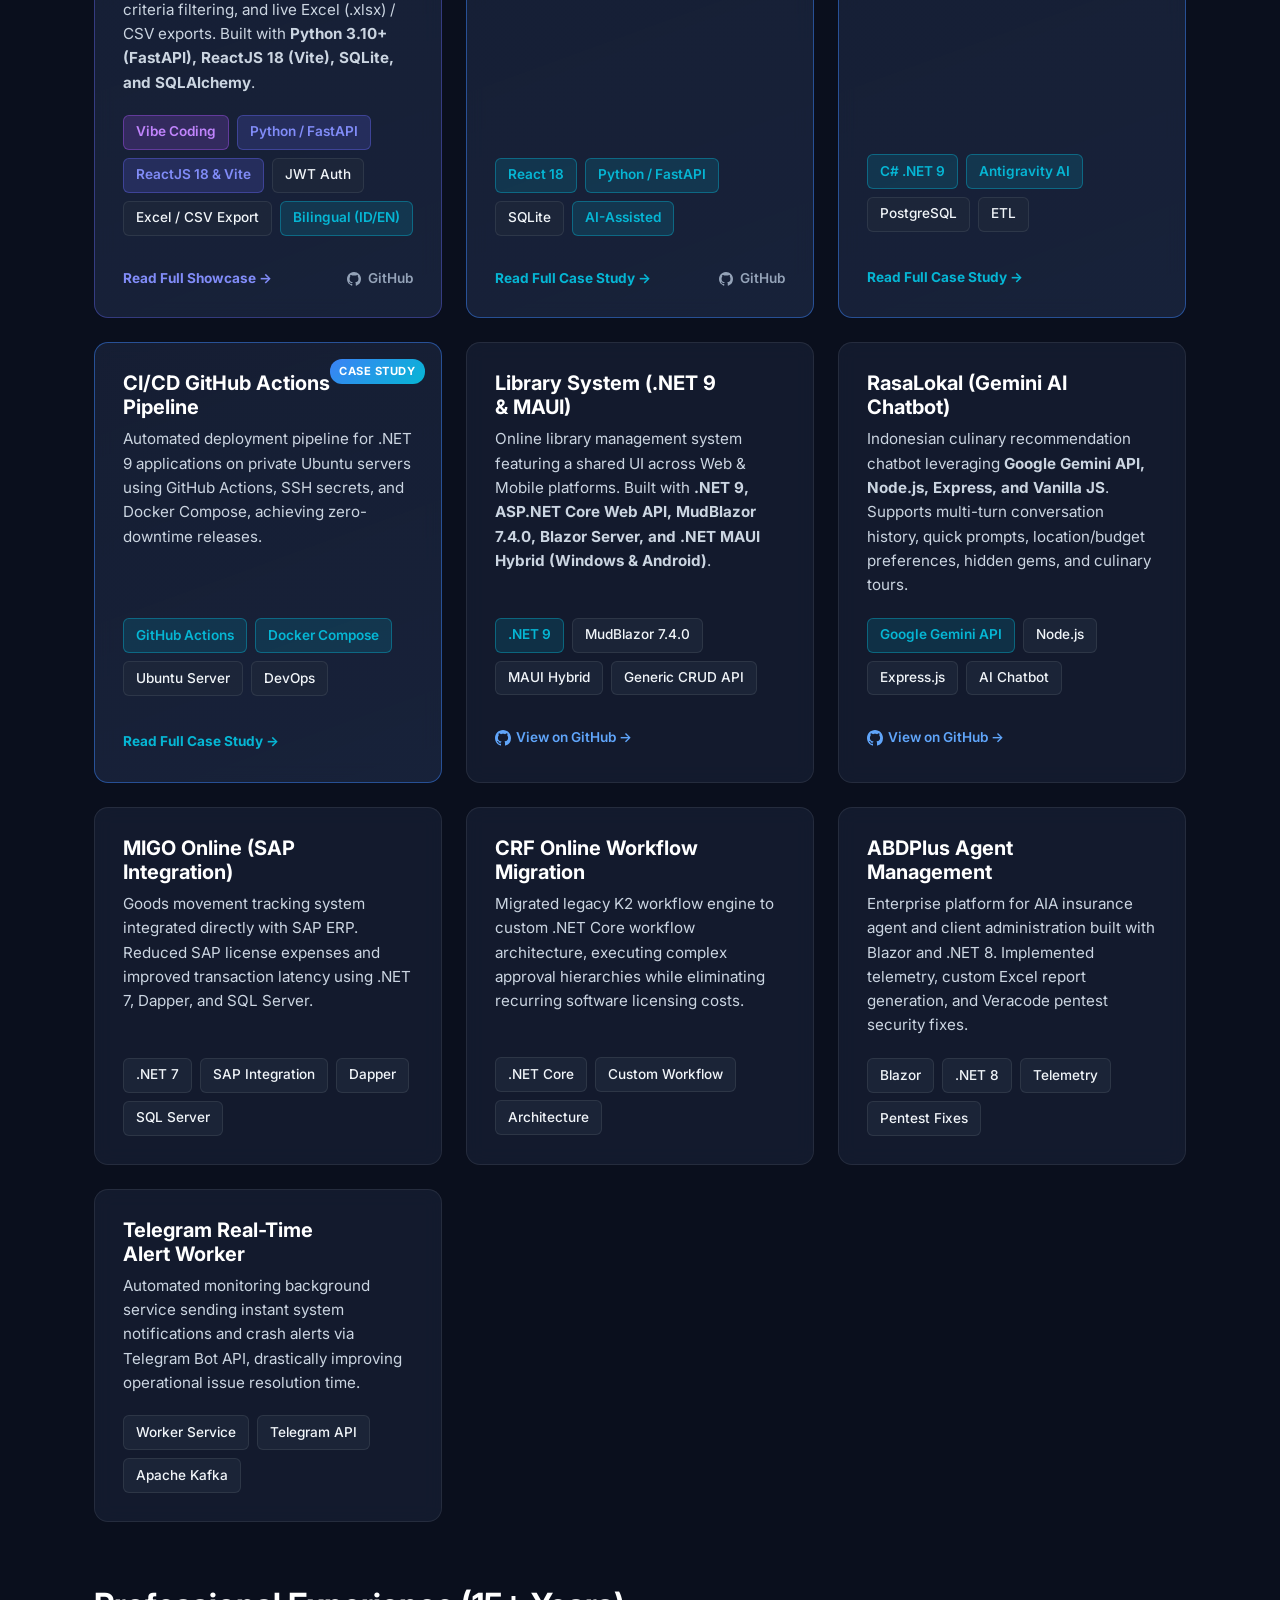
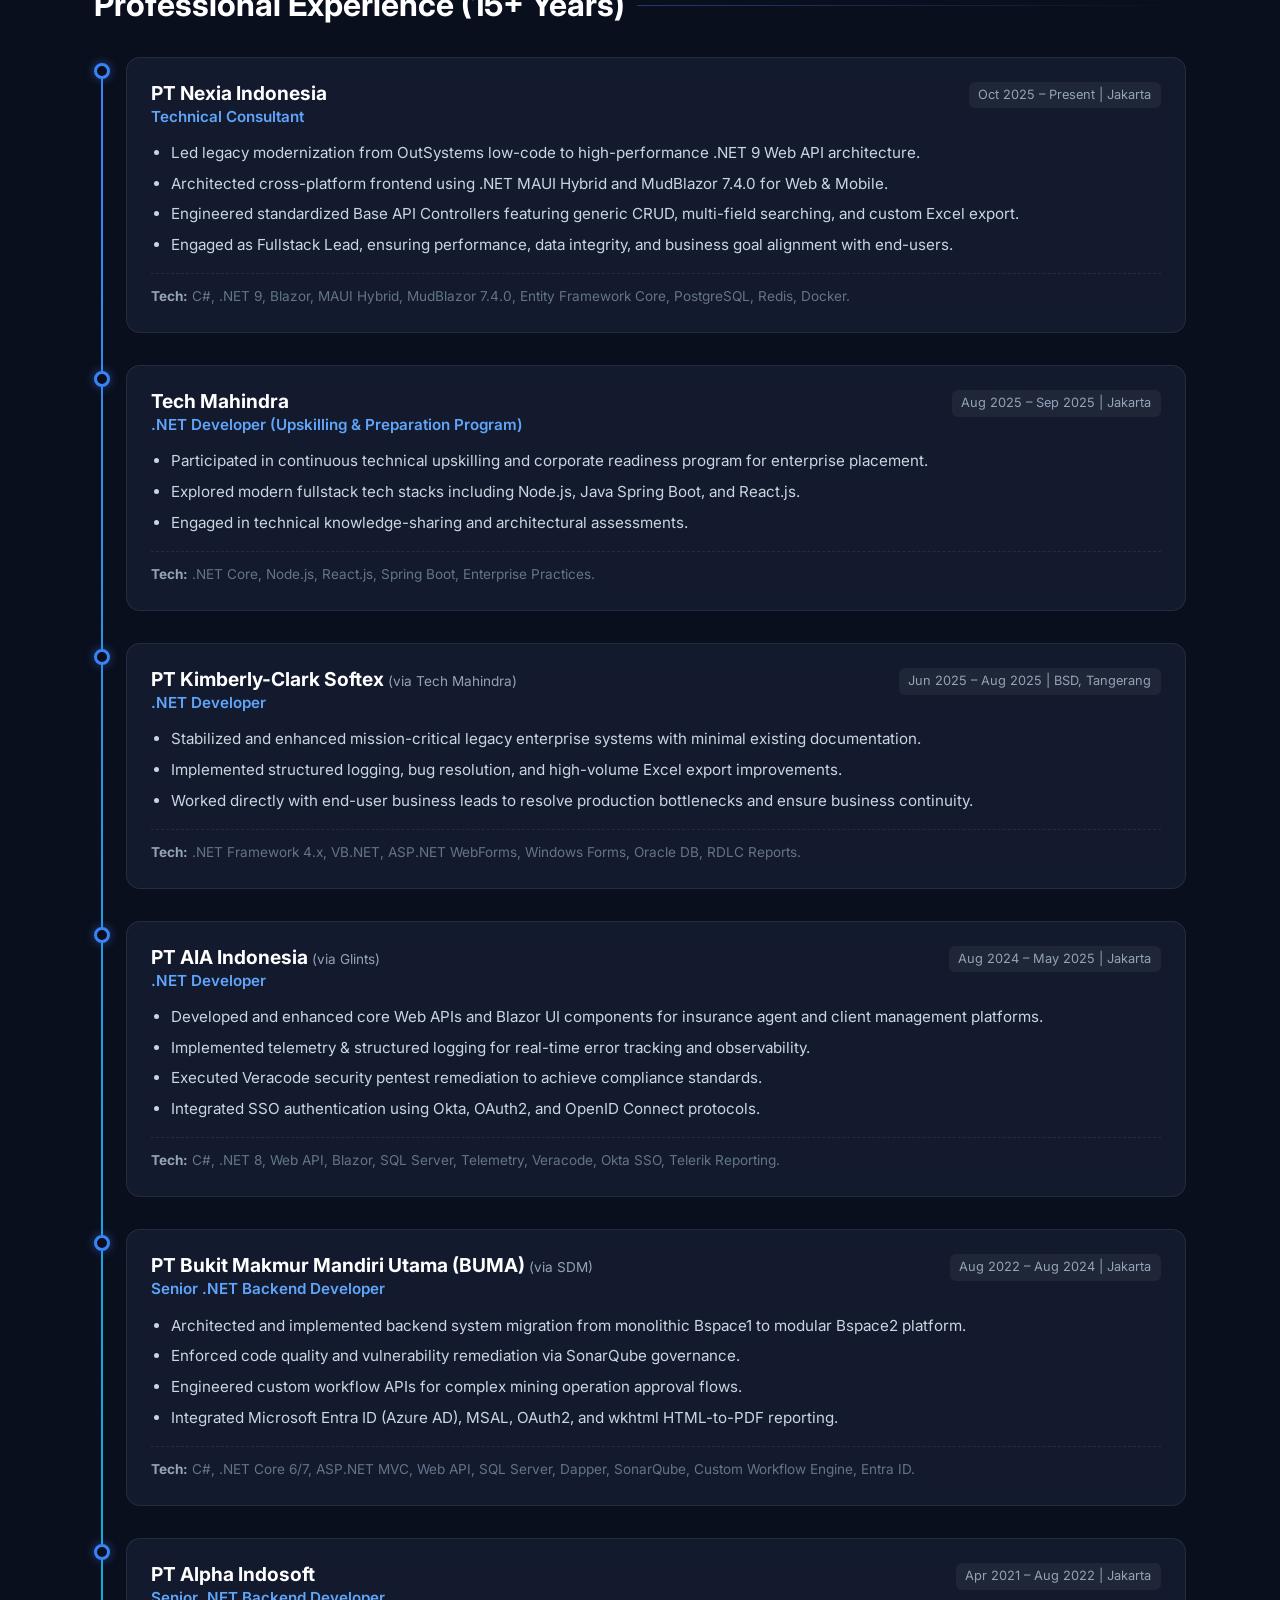
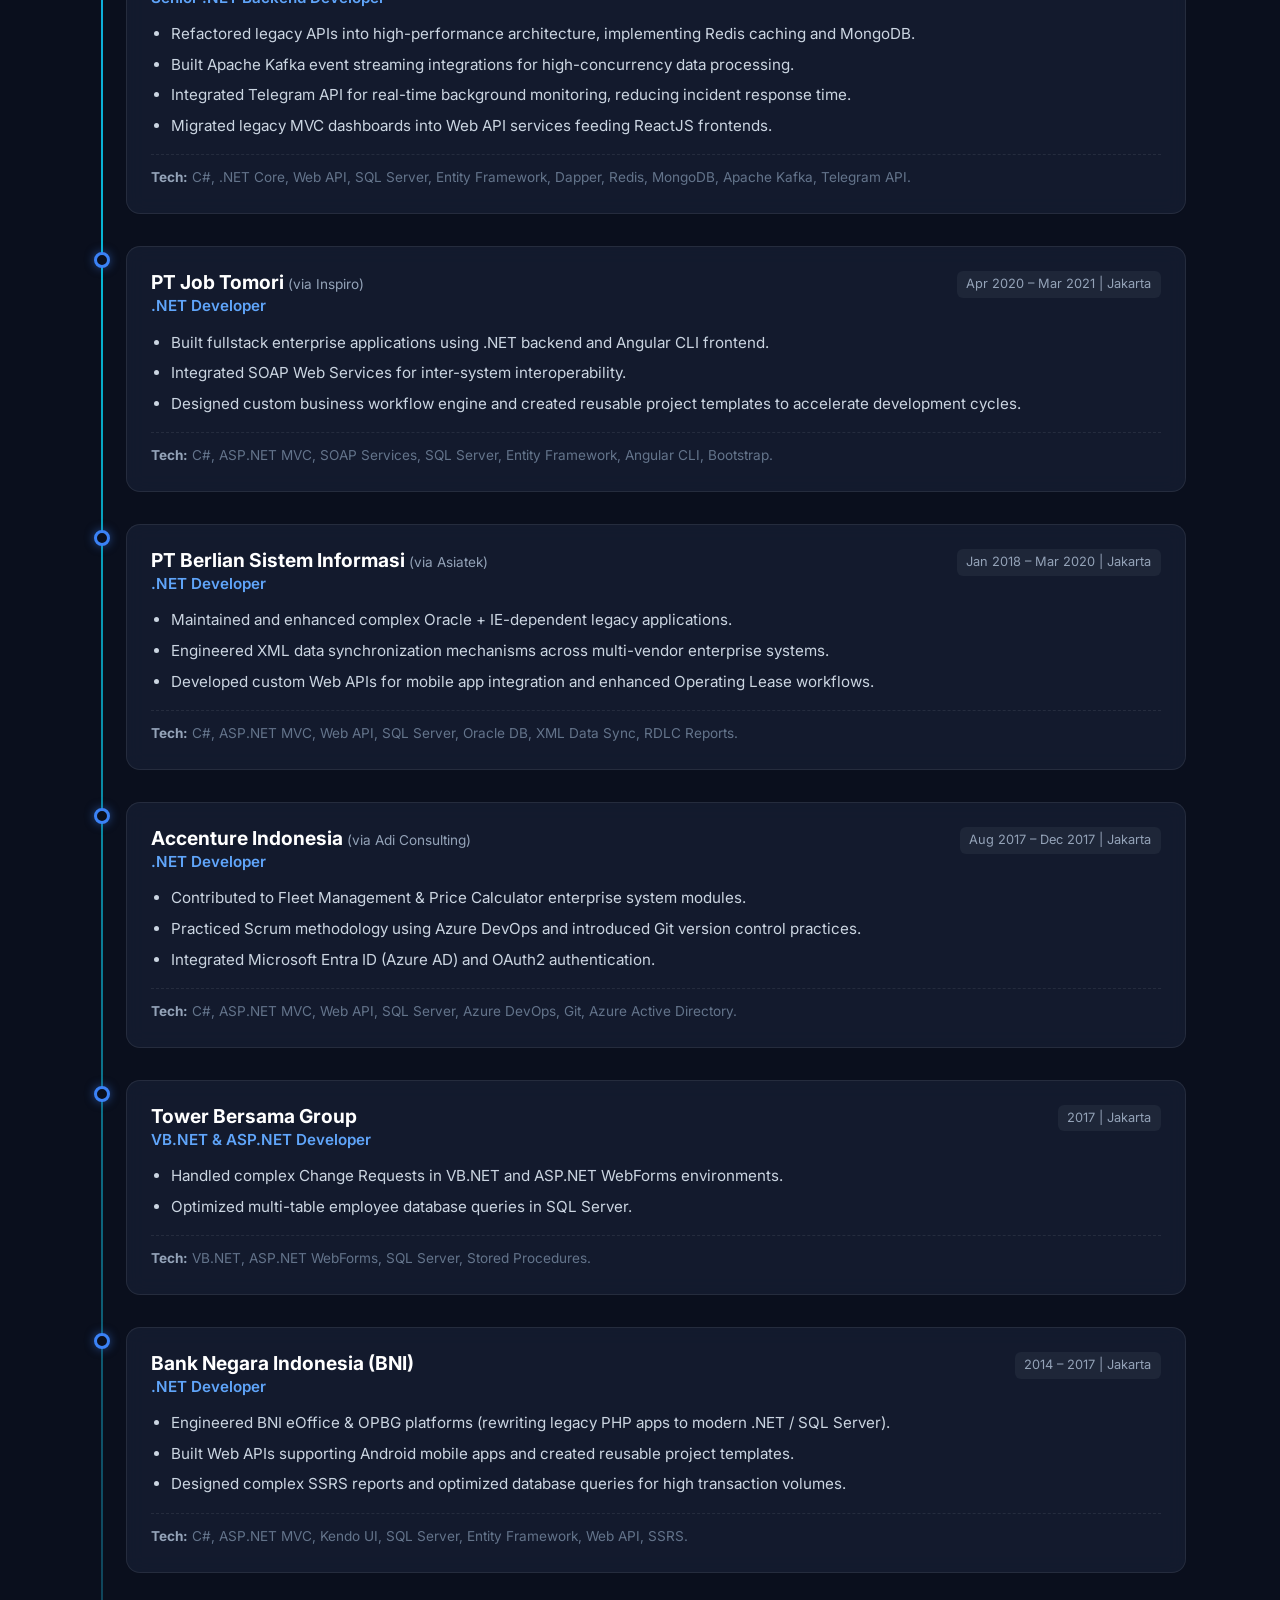
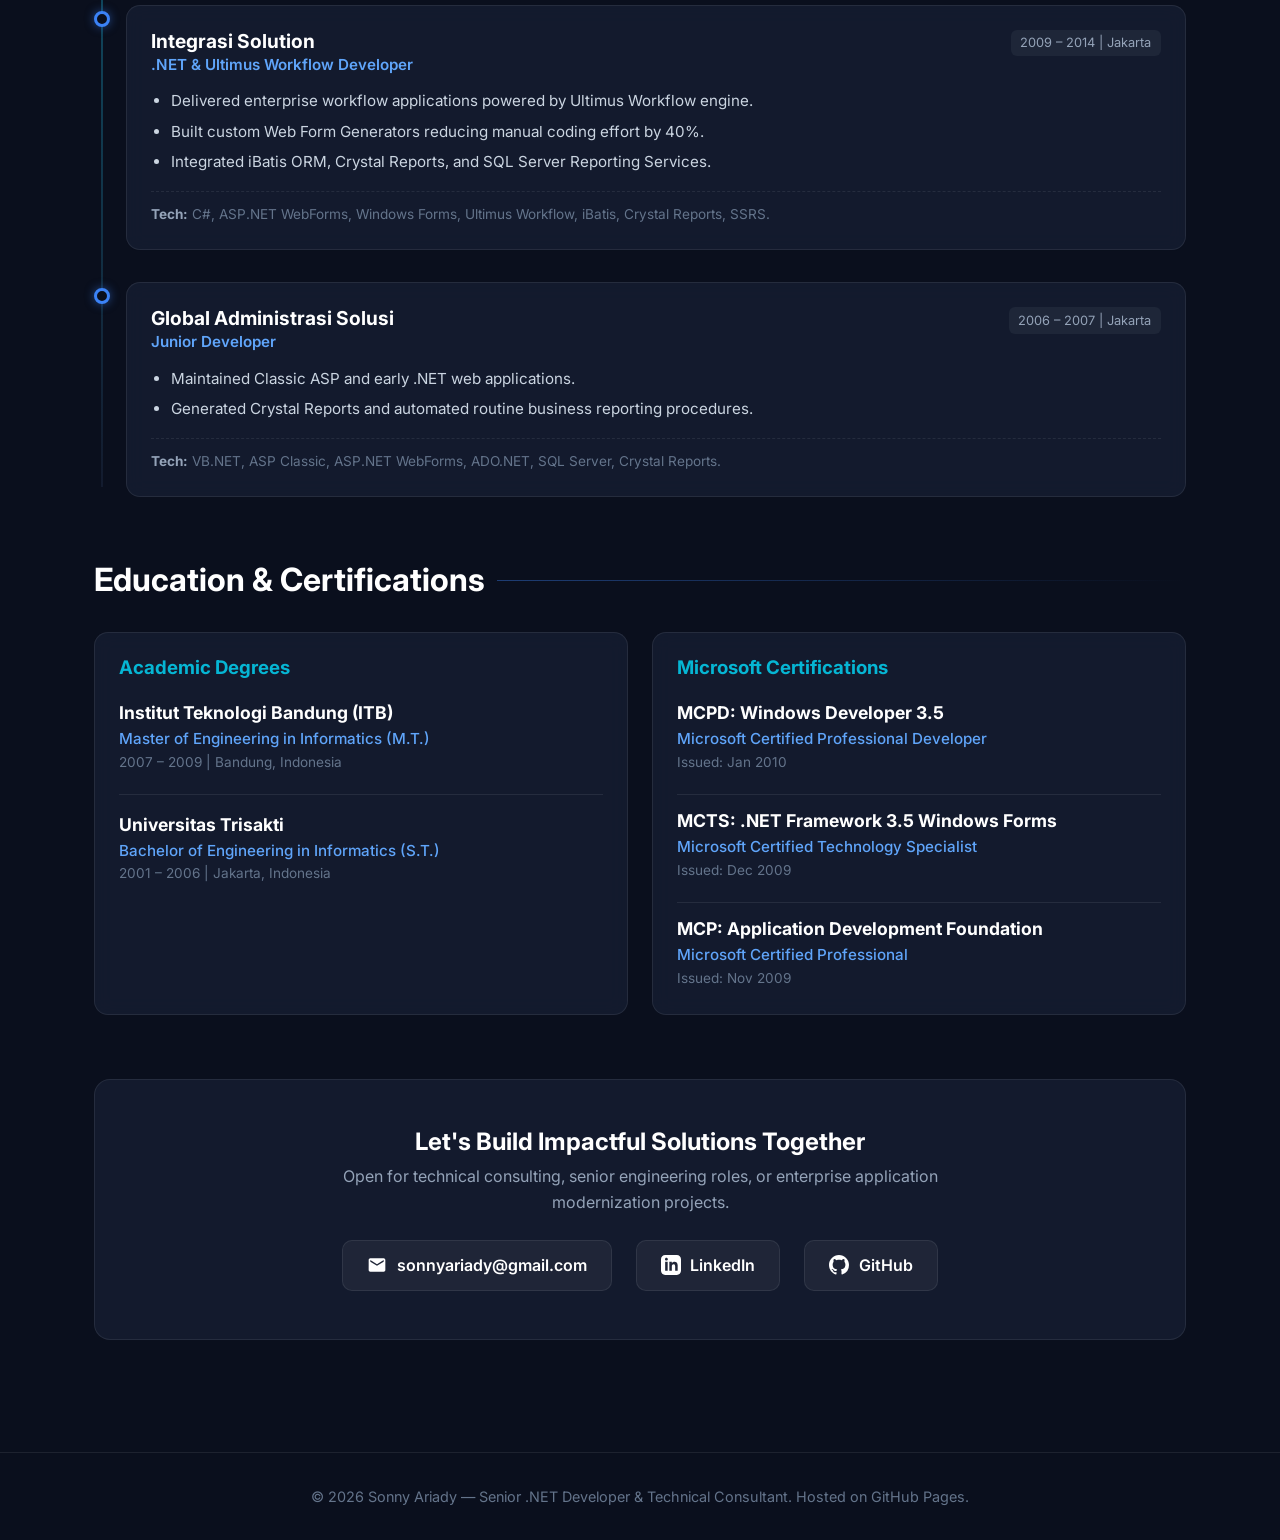
==== commit 7b89addb: "feat: add Perpustakaan project case study with supporting screenshots and documentation" ====
--- a/index.html
+++ b/index.html
@@ -194,6 +194,37 @@
       </div>
 
       <div class="projects-grid">
+
+        <!-- Project: Perpustakaan Go & ReactJS (AI Vibecoding Case Study) -->
+        <div class="project-card featured" data-category="ai" style="border-color: rgba(6, 182, 212, 0.4);">
+          <span class="badge-featured" style="background: linear-gradient(135deg, #06b6d4 0%, #2563eb 100%);">Featured Case Study</span>
+          <h3>Perpustakaan (Go &amp; ReactJS Library System)</h3>
+          <p class="project-desc">
+            End-to-end Library Lending Management System built with <strong>Go 1.25 REST API backend, React + Vite SPA, Neon Serverless PostgreSQL, GitHub Actions CI/CD, and Vercel Edge hosting</strong>. Vibecoded from scratch guided by <strong>Freebuff AI (DeepSeek)</strong>, including serverless database migration and active Vercel build troubleshooting.
+          </p>
+          <div class="tag-cloud" style="margin-bottom: 1rem;">
+            <span class="tag highlight" style="background: rgba(6, 182, 212, 0.2); color: #38bdf8; border-color: rgba(6, 182, 212, 0.4);">Go 1.25 REST API</span>
+            <span class="tag highlight" style="background: rgba(6, 182, 212, 0.2); color: #38bdf8; border-color: rgba(6, 182, 212, 0.4);">React + Vite</span>
+            <span class="tag">PostgreSQL on Neon</span>
+            <span class="tag">Freebuff AI (DeepSeek)</span>
+            <span class="tag highlight">Vercel Edge</span>
+            <span class="tag highlight">Bilingual (ID/EN)</span>
+          </div>
+          <div class="project-footer" style="display: flex; justify-content: space-between; align-items: center; gap: 8px;">
+            <a href="perpustakaan-go-react.html" class="project-link" style="color: #38bdf8; font-weight: 700;">
+              Read Full Showcase &rarr;
+            </a>
+            <div style="display: flex; gap: 12px; align-items: center;">
+              <a href="https://perpustakaan-go-react-js.vercel.app" target="_blank" rel="noopener" class="project-link" style="font-size: 0.85rem; color: #38bdf8; font-weight: 600;">
+                Demo
+              </a>
+              <a href="https://github.com/sonnyariady/perpustakaan-goReactJs" target="_blank" rel="noopener" class="project-link" style="font-size: 0.85rem; color: var(--text-muted);">
+                <svg width="14" height="14" fill="currentColor" viewBox="0 0 24 24" style="vertical-align: middle; margin-right: 2px;"><path d="M12 0C5.37 0 0 5.37 0 12c0 5.31 3.435 9.795 8.205 11.385.6.105.825-.255.825-.57 0-.285-.015-1.23-.015-2.235-3.015.555-3.795-.735-4.035-1.41-.135-.345-.72-1.41-1.23-1.695-.42-.225-1.02-.78-.015-.795.945-.015 1.62.87 1.845 1.23 1.08 1.815 2.805 1.305 3.495.99.105-.78.42-1.305.765-1.605-2.67-.3-5.46-1.335-5.46-5.925 0-1.305.465-2.385 1.23-3.225-.12-.3-.54-1.53.12-3.18 0 0 1.005-.315 3.3 1.23.96-.27 1.98-.405 3-.405s2.04.135 3 .405c2.295-1.56 3.3-1.23 3.3-1.23.66 1.65.24 2.88.12 3.18.765.84 1.23 1.905 1.23 3.225 0 4.605-2.805 5.625-5.475 5.925.435.375.81 1.095.81 2.22 0 1.605-.015 2.895-.015 3.3 0 .315.225.69.825.57A12.02 12.02 0 0024 12c0-6.63-5.37-12-12-12z"/></svg>
+                GitHub
+              </a>
+            </div>
+          </div>
+        </div>
 
         <!-- Project 0: Tukang Sayur Online (.NET 9 MAUI Blazor Hybrid) Case Study -->
         <div class="project-card featured" data-category="net" style="border-color: rgba(16, 185, 129, 0.4);">
